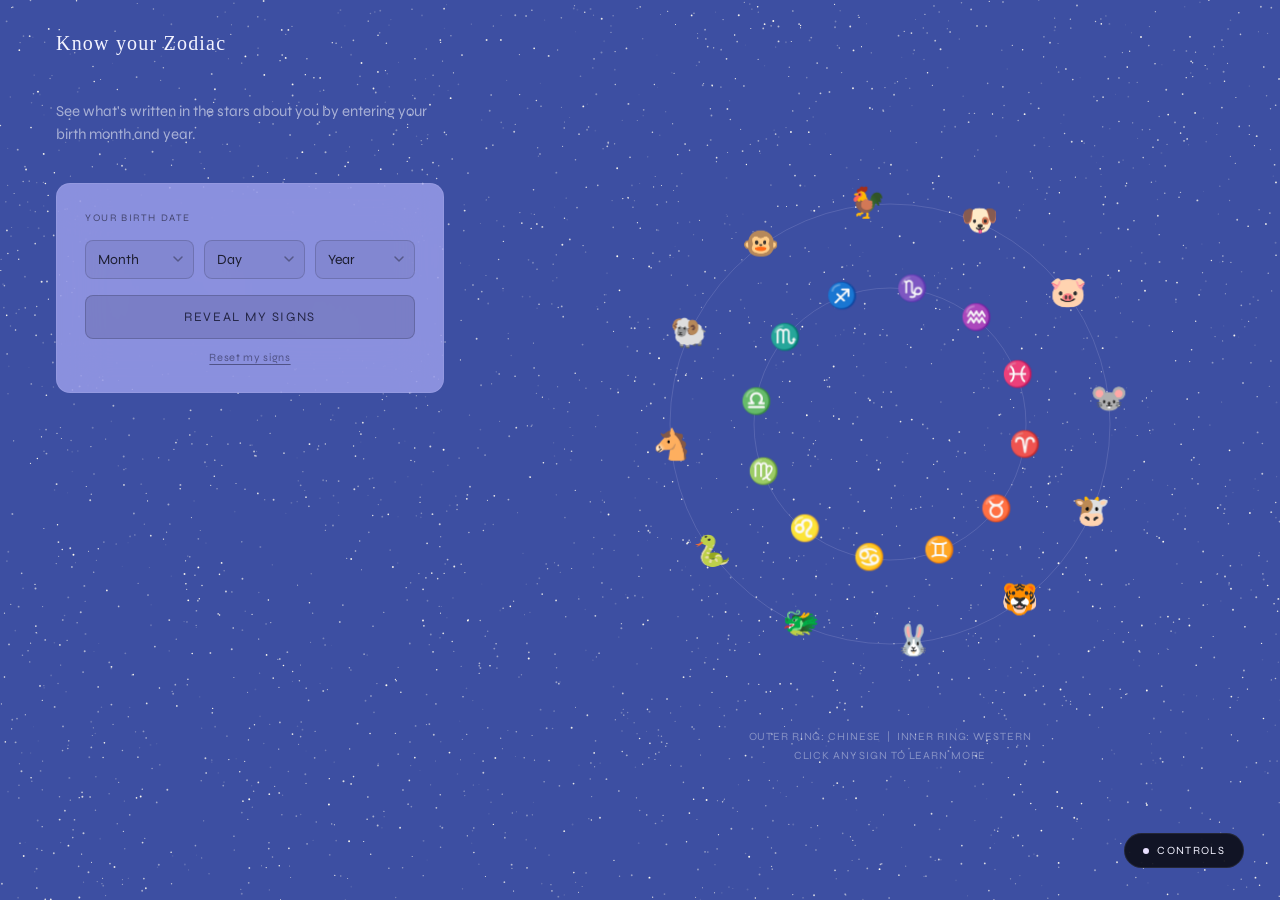
==== index.html @ d38cd197 "h" ====
<!DOCTYPE html>
<html lang="en">
<head>
<meta charset="UTF-8">
<meta name="viewport" content="width=device-width, initial-scale=1.0">
<title>Know your Zodiac</title>
<link rel="stylesheet" href="css/style.css">
<link rel="preconnect" href="https://fonts.googleapis.com">
<link href="https://fonts.googleapis.com/css2?family=DM+Mono:wght@300;400;500&family=Syne:wght@400;500;600;700;800&display=swap" rel="stylesheet">

<style>
</style>

</head>
<body>

<!-- Background sparkle canvas -->
<canvas id="bgCanvas"></canvas>

<!-- Wordmark -->
<div class="wordmark">Know your Zodiac</div>

<!-- Main layout -->
<div class="app">
  <!-- Left: title + input -->
  <div class="left-col">
    <div class="left-content">
      <p class="hero-sub">See what's written in the stars about you by entering your birth month and year.</p>

      <div class="birth-card">
        <div class="birth-card-label">Your birth date</div>
        <div class="birth-inputs">
          <select id="birthMonth">
            <option value="" disabled selected>Month</option>
            <option value="1">January</option>
            <option value="2">February</option>
            <option value="3">March</option>
            <option value="4">April</option>
            <option value="5">May</option>
            <option value="6">June</option>
            <option value="7">July</option>
            <option value="8">August</option>
            <option value="9">September</option>
            <option value="10">October</option>
            <option value="11">November</option>
            <option value="12">December</option>
          </select>
          <select id="birthDay">
            <option value="" disabled selected>Day</option>
          </select>
          <select id="birthYear">
            <option value="" disabled selected>Year</option>
          </select>
        </div>
        <button class="reveal-btn" id="revealBtn">Reveal My Signs</button>
        <button class="reset-link" id="resetSignsBtn">Reset my signs</button>
      </div>

      <!-- Desktop-only result cards (inside left-col, hidden on mobile) -->
      <div class="result-card desktop-only" id="resultCard">
        <div class="result-row" id="westernResult">
          <div class="result-emoji" id="westernEmoji"></div>
          <div class="result-info">
            <div class="result-type">Western Zodiac</div>
            <div class="result-name" id="westernName"></div>
            <div class="result-dates" id="westernDates"></div>
          </div>
        </div>
        <div class="result-row" id="chineseResult">
          <div class="result-emoji" id="chineseEmoji"></div>
          <div class="result-info">
            <div class="result-type">Chinese Zodiac</div>
            <div class="result-name" id="chineseName"></div>
            <div class="result-dates" id="chineseDates"></div>
          </div>
        </div>
      </div>

      <!-- Desktop-only combined card -->
      <div class="combined-card desktop-only" id="combinedCard">
        <div class="combined-section-label">Personality</div>
        <div class="combined-tags" id="combinedPersonality"></div>
        <div class="combined-divider"></div>
        <div class="combined-section-label">Attributes</div>
        <div class="combined-tags" id="combinedAttributes"></div>
        <div class="combined-divider"></div>
        <div class="combined-lucky" id="combinedLucky">
          <div class="combined-lucky-group">
            <div class="combined-section-label">Lucky Colors</div>
            <div class="combined-lucky-items" id="combinedColors"></div>
          </div>
          <div class="combined-lucky-group">
            <div class="combined-section-label">Lucky Numbers</div>
            <div class="combined-lucky-items" id="combinedNumbers"></div>
          </div>
        </div>
        <div class="combined-divider"></div>
        <div class="combined-section-label">Your Fortune</div>
        <div class="combined-fortune" id="combinedFortune"></div>
      </div>

    </div>
  </div>

  <!-- Right: zodiac rings -->
  <div class="right-col">
    <div class="zodiac-wrap">
      <canvas id="zodiacCanvas" width="460" height="460"></canvas>
      <div class="zodiac-caption">
        Outer ring: Chinese &nbsp;|&nbsp; Inner ring: Western<br>
        Click any sign to learn more
      </div>
    </div>
  </div>

  <!-- Mobile-only post-reveal cards (appear after rings on mobile) -->
  <div class="mobile-reveal" id="mobileReveal">
    <div class="result-card mobile-only" id="resultCardMobile">
      <div class="result-row">
        <div class="result-emoji" id="westernEmojiM"></div>
        <div class="result-info">
          <div class="result-type">Western Zodiac</div>
          <div class="result-name" id="westernNameM"></div>
          <div class="result-dates" id="westernDatesM"></div>
        </div>
      </div>
      <div class="result-row">
        <div class="result-emoji" id="chineseEmojiM"></div>
        <div class="result-info">
          <div class="result-type">Chinese Zodiac</div>
          <div class="result-name" id="chineseNameM"></div>
          <div class="result-dates" id="chineseDatesM"></div>
        </div>
      </div>
    </div>
    <div class="combined-card mobile-only" id="combinedCardMobile">
      <div class="combined-section-label">Personality</div>
      <div class="combined-tags" id="combinedPersonalityM"></div>
      <div class="combined-divider"></div>
      <div class="combined-section-label">Attributes</div>
      <div class="combined-tags" id="combinedAttributesM"></div>
      <div class="combined-divider"></div>
      <div class="combined-lucky">
        <div class="combined-lucky-group">
          <div class="combined-section-label">Lucky Colors</div>
          <div class="combined-lucky-items" id="combinedColorsM"></div>
        </div>
        <div class="combined-lucky-group">
          <div class="combined-section-label">Lucky Numbers</div>
          <div class="combined-lucky-items" id="combinedNumbersM"></div>
        </div>
      </div>
      <div class="combined-divider"></div>
      <div class="combined-section-label">Your Fortune</div>
      <div class="combined-fortune" id="combinedFortuneM"></div>
    </div>
  </div>

</div>

<!-- Sign detail panel -->
<div class="sign-panel-overlay" id="signPanelOverlay"></div>
<div class="sign-panel" id="signPanel">
  <div class="sign-panel-header">
    <div class="sign-panel-icon" id="spIcon"></div>
    <div class="sign-panel-meta">
      <div class="sign-panel-type" id="spType"></div>
      <div class="sign-panel-name" id="spName"></div>
      <div class="sign-panel-sub" id="spSub"></div>
    </div>
    <button class="sign-panel-close" id="signPanelClose">✕</button>
  </div>
  <div class="sign-panel-divider"></div>
  <div class="sign-panel-body">
    <div>
      <div class="sign-panel-section-label">Personality</div>
      <div class="sign-panel-tags" id="spPersonality"></div>
    </div>
    <div class="sign-panel-divider"></div>
    <div class="sign-panel-lucky" id="spLucky">
      <div class="sign-panel-lucky-group">
        <div class="sign-panel-section-label">Lucky Colors</div>
        <div class="sign-panel-lucky-items" id="spColors"></div>
      </div>
      <div class="sign-panel-lucky-group">
        <div class="sign-panel-section-label">Lucky Numbers</div>
        <div class="sign-panel-lucky-items" id="spNumbers"></div>
      </div>
    </div>
  </div>
</div>

<!-- Tooltip -->
<div class="tooltip" id="tooltip">
  <div class="tooltip-sign" id="tooltipSign"></div>
  <div class="tooltip-name" id="tooltipName"></div>
  <div class="tooltip-desc" id="tooltipDesc"></div>
</div>

<!-- Sparkle controls panel -->
<div class="panel hidden" id="panel">
  <div class="panel-header">
    <span class="panel-title">Controls</span>
    <button class="panel-reset" id="reset-btn">Reset</button>
  </div>
  <div class="panel-body">
    <div class="section-label">Particles</div>
    <div class="control">
      <div class="control-row">
        <span class="control-label">Density</span>
        <span class="control-value" id="density-val">0.5</span>
      </div>
      <input type="range" id="density" min="0.1" max="1" step="0.05" value="0.5">
    </div>
    <div class="control">
      <div class="control-row">
        <span class="control-label">Speed</span>
        <span class="control-value" id="speed-val">0.5</span>
      </div>
      <input type="range" id="speed" min="0" max="1" step="0.05" value="0.5">
    </div>
    <div class="control">
      <div class="control-row">
        <span class="control-label">Flicker</span>
        <span class="control-value" id="flicker-val">0.5</span>
      </div>
      <input type="range" id="flicker" min="0.1" max="1" step="0.05" value="0.5">
    </div>
    <div class="divider"></div>
    <div class="section-label">Size</div>
    <div class="control">
      <div class="control-row">
        <span class="control-label">Min size</span>
        <span class="control-value" id="minsize-val">0.5px</span>
      </div>
      <input type="range" id="minsize" min="0.5" max="5" step="0.5" value="0.5">
    </div>
    <div class="control">
      <div class="control-row">
        <span class="control-label">Max size</span>
        <span class="control-value" id="maxsize-val">1px</span>
      </div>
      <input type="range" id="maxsize" min="0.5" max="15" step="0.5" value="1">
    </div>
    <div class="divider"></div>
    <div class="section-label">Color</div>
    <div class="color-row">
      <div class="color-control">
        <span class="color-label">Sparkle</span>
        <div class="color-swatch-wrap">
          <input type="color" id="pcolor" value="#FFFBF0">
        </div>
      </div>
      <div class="color-control">
        <span class="color-label">Background</span>
        <div class="color-swatch-wrap">
          <input type="color" id="bgcolor" value="#3D4FA2">
        </div>
      </div>
    </div>
  </div>
</div>

<button class="toggle-btn" id="toggle-btn">
  <span class="dot"></span>
  Controls
</button>

<script>
/* ═══════════════════════════════════════════
   SPARKLE BACKGROUND
═══════════════════════════════════════════ */
(function () {
  const canvas = document.getElementById('bgCanvas');
  const ctx = canvas.getContext('2d');

  const VELOCITY_SCALE = 0.08;
  const DEFAULTS = {
    density: 0.5, speed: 0.5, flicker: 0.5,
    minSize: 0.5, maxSize: 1,
    particleColor: '#FFFBF0', background: '#3D4FA2'
  };

  let config = { ...DEFAULTS };
  let particles = [];
  let shootingStars = [];
  let rafId = null;
  let lastTime = 0;
  let shootingStarTimer = 0;

  function parseHex(hex) {
    return {
      r: parseInt(hex.slice(1,3),16)/255,
      g: parseInt(hex.slice(3,5),16)/255,
      b: parseInt(hex.slice(5,7),16)/255
    };
  }

  function mapDensity(ui) {
    const t = (Math.max(0.1, Math.min(1, ui)) - 0.1) / 0.9;
    return 5 + t * 55;
  }

  function mapFlicker(ui) {
    const t = (Math.max(0.1, Math.min(1, ui)) - 0.1) / 0.9;
    return 0.5 + t * 11.5;
  }

  function initParticles() {
    const w = canvas.width / (window.devicePixelRatio || 1);
    const h = canvas.height / (window.devicePixelRatio || 1);
    const count = Math.floor((w * h) / 10000 * mapDensity(config.density));
    const vm = config.speed * VELOCITY_SCALE;
    particles = Array.from({ length: count }, () => ({
      x: Math.random() * w,
      y: Math.random() * h,
      vx: (Math.random() - 0.5) * vm,
      vy: (Math.random() - 0.5) * vm,
      size: config.minSize + Math.random() * Math.max(0, config.maxSize - config.minSize),
      opacity: Math.random(),
      opacityVel: (Math.random() - 0.5) * 0.04
    }));
  }

  function spawnShootingStar(w, h) {
    const angle = (Math.PI / 6) + Math.random() * (Math.PI / 6);
    const speed = 6 + Math.random() * 6;
    const length = 80 + Math.random() * 140;
    let x, y;
    if (Math.random() < 0.6) { x = Math.random() * w * 0.85; y = -10; }
    else { x = -10; y = Math.random() * h * 0.45; }
    shootingStars.push({ x, y, vx: Math.cos(angle) * speed, vy: Math.sin(angle) * speed,
      length, opacity: 0, life: 0, maxLife: 55 + Math.random() * 40, headSize: 1.2 + Math.random() * 1.2 });
  }

  function drawShootingStar(s, pc) {
    const angle = Math.atan2(s.vy, s.vx);
    const tailX = s.x - Math.cos(angle) * s.length * s.opacity;
    const tailY = s.y - Math.sin(angle) * s.length * s.opacity;
    const grad = ctx.createLinearGradient(tailX, tailY, s.x, s.y);
    const c = `${Math.round(pc.r*255)},${Math.round(pc.g*255)},${Math.round(pc.b*255)}`;
    grad.addColorStop(0, `rgba(${c},0)`);
    grad.addColorStop(0.6, `rgba(${c},${s.opacity * 0.45})`);
    grad.addColorStop(1, `rgba(${c},${s.opacity})`);
    ctx.save();
    ctx.globalAlpha = 1;
    ctx.strokeStyle = grad;
    ctx.lineWidth = 1.5;
    ctx.lineCap = 'round';
    ctx.beginPath();
    ctx.moveTo(tailX, tailY);
    ctx.lineTo(s.x, s.y);
    ctx.stroke();
    const glow = ctx.createRadialGradient(s.x, s.y, 0, s.x, s.y, s.headSize * 3);
    glow.addColorStop(0, `rgba(${c},${s.opacity})`);
    glow.addColorStop(1, `rgba(${c},0)`);
    ctx.globalAlpha = s.opacity;
    ctx.fillStyle = glow;
    ctx.beginPath();
    ctx.arc(s.x, s.y, s.headSize * 3, 0, Math.PI * 2);
    ctx.fill();
    ctx.fillStyle = `rgb(${c})`;
    ctx.beginPath();
    ctx.arc(s.x, s.y, s.headSize, 0, Math.PI * 2);
    ctx.fill();
    ctx.restore();
  }

  function resize() {
    const dpr = window.devicePixelRatio || 1;
    canvas.width = window.innerWidth * dpr;
    canvas.height = window.innerHeight * dpr;
    canvas.style.width = window.innerWidth + 'px';
    canvas.style.height = window.innerHeight + 'px';
    ctx.scale(dpr, dpr);
    initParticles();
  }

  function animate(now) {
    const dt = lastTime === 0 ? 1 : Math.min((now - lastTime) / 16.67, 3);
    lastTime = now;
    const w = canvas.width / (window.devicePixelRatio || 1);
    const h = canvas.height / (window.devicePixelRatio || 1);
    const bg = parseHex(config.background);
    const pc = parseHex(config.particleColor);
    const flicker = mapFlicker(config.flicker);
    ctx.clearRect(0, 0, w, h);
    ctx.fillStyle = `rgb(${Math.round(bg.r*255)},${Math.round(bg.g*255)},${Math.round(bg.b*255)})`;
    ctx.fillRect(0, 0, w, h);
    ctx.fillStyle = `rgb(${Math.round(pc.r*255)},${Math.round(pc.g*255)},${Math.round(pc.b*255)})`;
    for (const p of particles) {
      p.x += p.vx * dt; p.y += p.vy * dt;
      if (p.x < 0) p.x = w; else if (p.x > w) p.x = 0;
      if (p.y < 0) p.y = h; else if (p.y > h) p.y = 0;
      p.opacity += p.opacityVel * flicker * 0.5 * dt;
      if (p.opacity <= 0.1) { p.opacity = 0.1; p.opacityVel = Math.abs(p.opacityVel); }
      else if (p.opacity >= 1) { p.opacity = 1; p.opacityVel = -Math.abs(p.opacityVel); }
      ctx.globalAlpha = p.opacity;
      ctx.beginPath();
      ctx.arc(p.x, p.y, p.size, 0, Math.PI * 2);
      ctx.fill();
    }
    ctx.globalAlpha = 1;
    shootingStarTimer += dt;
    if (shootingStarTimer > 200 + Math.random() * 260) {
      shootingStarTimer = 0;
      spawnShootingStar(w, h);
      if (Math.random() < 0.3) setTimeout(() => spawnShootingStar(w, h), 350 + Math.random() * 500);
    }
    for (let i = shootingStars.length - 1; i >= 0; i--) {
      const s = shootingStars[i];
      s.x += s.vx * dt; s.y += s.vy * dt; s.life += dt;
      const progress = s.life / s.maxLife;
      if (progress < 0.15) s.opacity = progress / 0.15;
      else if (progress < 0.72) s.opacity = 1;
      else s.opacity = 1 - (progress - 0.72) / 0.28;
      s.opacity = Math.max(0, Math.min(1, s.opacity));
      if (s.life >= s.maxLife || s.x > w + 150 || s.y > h + 150) { shootingStars.splice(i, 1); continue; }
      drawShootingStar(s, pc);
    }
    rafId = requestAnimationFrame(animate);
  }

  function start() {
    if (rafId) cancelAnimationFrame(rafId);
    lastTime = 0;
    rafId = requestAnimationFrame(animate);
  }

  function bindRange(id, key, labelId, suffix = '') {
    const el = document.getElementById(id);
    const lbl = document.getElementById(labelId);
    el.addEventListener('input', () => {
      const v = parseFloat(el.value);
      config[key] = v;
      lbl.textContent = v + suffix;
      if (key === 'density') initParticles();
      else if (key === 'speed') {
        const vm = v * VELOCITY_SCALE;
        particles.forEach(p => { p.vx = (Math.random()-0.5)*vm; p.vy = (Math.random()-0.5)*vm; });
      } else if (key === 'minSize' || key === 'maxSize') {
        particles.forEach(p => { p.size = config.minSize + Math.random()*Math.max(0, config.maxSize-config.minSize); });
      }
    });
  }

  bindRange('density','density','density-val');
  bindRange('speed','speed','speed-val');
  bindRange('flicker','flicker','flicker-val');
  bindRange('minsize','minSize','minsize-val','px');
  bindRange('maxsize','maxSize','maxsize-val','px');

  document.getElementById('pcolor').addEventListener('input', e => { config.particleColor = e.target.value; });
  document.getElementById('bgcolor').addEventListener('input', e => { config.background = e.target.value; });

  document.getElementById('reset-btn').addEventListener('click', () => {
    config = { ...DEFAULTS };
    ['density','speed','flicker','minsize','maxsize'].forEach(id => {
      const keyMap = {density:'density',speed:'speed',flicker:'flicker',minsize:'minSize',maxsize:'maxSize'};
      document.getElementById(id).value = DEFAULTS[keyMap[id]];
    });
    document.getElementById('density-val').textContent = DEFAULTS.density;
    document.getElementById('speed-val').textContent = DEFAULTS.speed;
    document.getElementById('flicker-val').textContent = DEFAULTS.flicker;
    document.getElementById('minsize-val').textContent = DEFAULTS.minSize + 'px';
    document.getElementById('maxsize-val').textContent = DEFAULTS.maxSize + 'px';
    document.getElementById('pcolor').value = DEFAULTS.particleColor;
    document.getElementById('bgcolor').value = DEFAULTS.background;
    initParticles();
  });

  const panel = document.getElementById('panel');
  const toggleBtn = document.getElementById('toggle-btn');
  let panelOpen = false; // starts closed
  toggleBtn.addEventListener('click', () => {
    panelOpen = !panelOpen;
    panel.classList.toggle('hidden', !panelOpen);
    toggleBtn.querySelector('.dot').style.animationPlayState = panelOpen ? 'running' : 'paused';
  });

  window.addEventListener('resize', resize);
  resize();
  start();
})();

/* ═══════════════════════════════════════════
   ZODIAC RINGS + BIRTH DATE LOGIC (unified)
═══════════════════════════════════════════ */
(function () {

  /* ── Canvas setup ── */
  const canvas = document.getElementById('zodiacCanvas');
  const ctx = canvas.getContext('2d');
  const dpr = window.devicePixelRatio || 1;

  // On mobile (≤768px) let CSS control the size; on desktop use fixed 580px
  function getZodiacSize() {
    return window.innerWidth <= 768
      ? Math.min(520, window.innerWidth - 40)
      : 580;
  }

  function initCanvas() {
    const SIZE = getZodiacSize();
    canvas.width  = SIZE * dpr;
    canvas.height = SIZE * dpr;
    canvas.style.width  = SIZE + 'px';
    canvas.style.height = SIZE + 'px';
    ctx.setTransform(dpr, 0, 0, dpr, 0, 0);
    return SIZE;
  }

  let SIZE = initCanvas();
  let cx = SIZE / 2, cy = SIZE / 2;

  // Scale ring radii proportionally to the 580px baseline
  function getRings(s) {
    const scale = s / 580;
    return { outerR: Math.round(220 * scale), innerR: Math.round(136 * scale) };
  }

  let { outerR, innerR } = getRings(SIZE);
  const n = 12;
  const TOP = -Math.PI / 2;

  /* ── Sign data ── */
  // Outer ring: Chinese. Index 0 = Rat (base year 2020).
  const chineseSigns = [
    { emoji: '🐭', name: 'Rat',     desc: 'Quick-witted, resourceful, versatile',
      personality: ['Clever & resourceful', 'Charming wit', 'Ambitious drive'],
      attributes: [['Ingenuity', 88], ['Adaptability', 82], ['Charisma', 80], ['Wisdom', 70], ['Fortune', 78]],
      colors: ['Blue', 'Gold', 'Green'], numbers: [2, 3, 11],
      fortune: 'Your cleverness opens doors others cannot even see. Connections you nurture now return as golden opportunities — trust the network you have built.' },
    { emoji: '🐮', name: 'Ox',      desc: 'Diligent, dependable, strong',
      personality: ['Steadfast & reliable', 'Quietly determined', 'Deeply honest'],
      attributes: [['Endurance', 92], ['Dependability', 88], ['Strength', 85], ['Wisdom', 74], ['Fortune', 70]],
      colors: ['Yellow', 'White', 'Green'], numbers: [1, 4, 10],
      fortune: 'What you have quietly built is about to bear fruit. Steadiness is your superpower — the harvest season arrives for your long-tended fields.' },
    { emoji: '🐯', name: 'Tiger',   desc: 'Brave, confident, competitive',
      personality: ['Fierce & courageous', 'Magnetic presence', 'Competitively bold'],
      attributes: [['Bravery', 95], ['Power', 90], ['Magnetism', 85], ['Energy', 80], ['Fortune', 76]],
      colors: ['Orange', 'Blue', 'Grey'], numbers: [1, 3, 7],
      fortune: 'Fortune favors your fearless spirit right now. A bold move you have been considering is ready to be made — the Tiger leaps where others hesitate.' },
    { emoji: '🐰', name: 'Rabbit',  desc: 'Quiet, elegant, kind',
      personality: ['Gentle & artistic', 'Diplomatically kind', 'Quietly lucky'],
      attributes: [['Grace', 88], ['Luck', 90], ['Refinement', 85], ['Empathy', 82], ['Fortune', 88]],
      colors: ['Pink', 'Red', 'Purple'], numbers: [3, 4, 11],
      fortune: 'Love and creativity are entering a golden season. Your gentle instincts are leading you exactly where you need to go — trust the quiet knowing.' },
    { emoji: '🐲', name: 'Dragon',  desc: 'Confident, intelligent, enthusiastic',
      personality: ['Magnificent & bold', 'Visionary power', 'Nobly ambitious'],
      attributes: [['Greatness', 95], ['Vitality', 90], ['Vision', 88], ['Charm', 92], ['Fortune', 90]],
      colors: ['Gold', 'Silver', 'Imperial Yellow'], numbers: [1, 6, 8],
      fortune: 'Your ambitions are cosmically aligned right now. What you reach for with conviction, the universe delivers — the Dragon soars and the sky belongs to you.' },
    { emoji: '🐍', name: 'Snake',   desc: 'Enigmatic, intuitive, introspective',
      personality: ['Deeply intuitive', 'Wise & enigmatic', 'Patiently strategic'],
      attributes: [['Wisdom', 95], ['Strategy', 88], ['Depth', 85], ['Intuition', 90], ['Fortune', 75]],
      colors: ['Black', 'Red', 'Yellow'], numbers: [2, 8, 10],
      fortune: 'Your patience is finally aligning with perfect timing. Speak less, observe more — your moment approaches and the Snake sees what others are too hasty to notice.' },
    { emoji: '🐴', name: 'Horse',   desc: 'Animated, active, energetic',
      personality: ['Free-spirited & wild', 'Energetically joyful', 'Independently brave'],
      attributes: [['Freedom', 90], ['Energy', 92], ['Spirit', 88], ['Courage', 82], ['Fortune', 78]],
      colors: ['Brown', 'Yellow', 'Purple'], numbers: [2, 7, 12],
      fortune: 'Your irresistible energy is drawing extraordinary things closer. The open road leads somewhere remarkable — trust the journey and gallop toward the horizon.' },
    { emoji: '🐏', name: 'Goat',    desc: 'Calm, gentle, sympathetic',
      personality: ['Creatively gentle', 'Compassionately dreamy', 'Elegantly peaceful'],
      attributes: [['Artistry', 92], ['Gentleness', 88], ['Empathy', 85], ['Creativity', 90], ['Fortune', 70]],
      colors: ['Soft Green', 'Red', 'Lavender'], numbers: [2, 7, 19],
      fortune: 'A creative endeavor you pour your heart into will flourish. Let your gentleness be your power — it disarms and enchants in equal measure.' },
    { emoji: '🐵', name: 'Monkey',  desc: 'Sharp, smart, curious',
      personality: ['Clever & mischievous', 'Inventively quick', 'Magnetically fun'],
      attributes: [['Ingenuity', 92], ['Playfulness', 88], ['Versatility', 85], ['Wit', 90], ['Fortune', 82]],
      colors: ['White', 'Blue', 'Gold'], numbers: [1, 7, 18],
      fortune: 'A playful approach to a serious problem unlocks the way forward. Your wit is your wand — use it with intention and watch obstacles become doorways.' },
    { emoji: '🐓', name: 'Rooster', desc: 'Observant, hardworking, courageous',
      personality: ['Confident & punctual', 'Perfectionistically honest', 'Sharply observant'],
      attributes: [['Precision', 88], ['Integrity', 90], ['Confidence', 85], ['Diligence', 92], ['Fortune', 68]],
      colors: ['Gold', 'Brown', 'Coral'], numbers: [5, 7, 11],
      fortune: 'Your meticulous preparation is about to pay off visibly. Recognition arrives for those who never compromise quality — and that is exactly who you are.' },
    { emoji: '🐶', name: 'Dog',     desc: 'Loyal, honest, prudent',
      personality: ['Loyal & honest', 'Protectively brave', 'Faithfully just'],
      attributes: [['Loyalty', 95], ['Justice', 88], ['Courage', 82], ['Honesty', 90], ['Fortune', 72]],
      colors: ['Green', 'Red', 'Purple'], numbers: [3, 4, 18],
      fortune: 'Those you have stood by now become towers of support around you. Your integrity attracts allies of the highest caliber — loyalty rewarded tenfold.' },
    { emoji: '🐷', name: 'Pig',     desc: 'Compassionate, generous, diligent',
      personality: ['Generously sincere', 'Peacefully trusting', 'Intellectually warm'],
      attributes: [['Generosity', 90], ['Fortune', 88], ['Warmth', 85], ['Sincerity', 88], ['Wisdom', 72]],
      colors: ['Yellow', 'Grey', 'Pink'], numbers: [2, 5, 11],
      fortune: 'Fortune is drawn to your pure heart like moonlight to water. Your generosity circulates and returns multiplied — give freely and watch abundance follow.' },
  ];

  // Inner ring: Western. Index 0 = Aries (the canonical start).
  const westernSigns = [
    { emoji: '♈', name: 'Aries',       desc: 'Bold, ambitious, passionate',              dates: 'Mar 21 – Apr 19', element: 'Fire',  ruling: 'Mars',    month: 4,  day: 19,
      personality: ['Bold & ambitious', 'Natural leader', 'Passionately driven'],
      attributes: [['Courage', 90], ['Determination', 85], ['Energy', 88], ['Confidence', 82], ['Fortune', 75]],
      colors: ['Red', 'Orange', 'Gold'], numbers: [1, 9, 19],
      fortune: 'Your pioneering spirit ignites new ventures — trust your instincts and charge forward. The universe rewards your courage with breakthroughs this season.' },
    { emoji: '♉', name: 'Taurus',      desc: 'Reliable, patient, devoted',               dates: 'Apr 20 – May 20', element: 'Earth', ruling: 'Venus',   month: 5,  day: 20,
      personality: ['Patient & reliable', 'Lover of beauty', 'Quietly strong'],
      attributes: [['Patience', 88], ['Loyalty', 85], ['Stability', 90], ['Sensibility', 82], ['Fortune', 72]],
      colors: ['Green', 'Pink', 'White'], numbers: [2, 6, 24],
      fortune: 'Abundance flows toward those who cultivate steadily. A significant financial opportunity blossoms — tend to it with your characteristic care and watch it grow.' },
    { emoji: '♊', name: 'Gemini',      desc: 'Curious, adaptable, affectionate',         dates: 'May 21 – Jun 21', element: 'Air',   ruling: 'Mercury', month: 6,  day: 21,
      personality: ['Witty & versatile', 'Curious explorer', 'Social butterfly'],
      attributes: [['Adaptability', 92], ['Charm', 90], ['Intellect', 85], ['Wit', 88], ['Fortune', 68]],
      colors: ['Yellow', 'Silver', 'Sky Blue'], numbers: [3, 7, 21],
      fortune: 'Conversations open unexpected doors — listen as much as you speak. A silver-tongued opportunity arrives through your network, dressed like an ordinary Tuesday.' },
    { emoji: '♋', name: 'Cancer',      desc: 'Tenacious, imaginative, loyal',            dates: 'Jun 22 – Jul 22', element: 'Water', ruling: 'Moon',    month: 7,  day: 22,
      personality: ['Deeply intuitive', 'Fiercely nurturing', 'Emotionally wise'],
      attributes: [['Empathy', 88], ['Imagination', 82], ['Intuition', 85], ['Loyalty', 80], ['Fortune', 70]],
      colors: ['White', 'Silver', 'Sea Green'], numbers: [2, 7, 16],
      fortune: 'Domestic harmony brings unexpected prosperity. Trust the tides of emotion — what you feel now is a prophecy quietly unfolding beneath the surface.' },
    { emoji: '♌', name: 'Leo',         desc: 'Creative, passionate, generous',           dates: 'Jul 23 – Aug 22', element: 'Fire',  ruling: 'Sun',     month: 8,  day: 22,
      personality: ['Regal & charismatic', 'Generous warmth', 'Creative performer'],
      attributes: [['Confidence', 95], ['Creativity', 88], ['Leadership', 90], ['Charm', 92], ['Fortune', 80]],
      colors: ['Gold', 'Orange', 'Purple'], numbers: [1, 4, 19],
      fortune: 'The stage is set and the universe is your audience. Creative endeavors shine brilliantly — your generosity returns threefold and the spotlight finds you.' },
    { emoji: '♍', name: 'Virgo',       desc: 'Loyal, analytical, kind',                 dates: 'Aug 23 – Sep 22', element: 'Earth', ruling: 'Mercury', month: 9,  day: 22,
      personality: ['Analytical precision', 'Service-minded', 'Deeply observant'],
      attributes: [['Wisdom', 90], ['Diligence', 88], ['Precision', 92], ['Empathy', 75], ['Fortune', 74]],
      colors: ['Navy Blue', 'Grey', 'Soft Green'], numbers: [5, 14, 23],
      fortune: 'Details others overlook become your greatest treasure. Your meticulous nature uncovers a hidden solution — health improvements and recognition arrive hand in hand.' },
    { emoji: '♎', name: 'Libra',       desc: 'Cooperative, diplomatic, gracious',        dates: 'Sep 23 – Oct 23', element: 'Air',   ruling: 'Venus',   month: 10, day: 23,
      personality: ['Seeker of balance', 'Diplomatic grace', 'Aesthetic soul'],
      attributes: [['Harmony', 90], ['Fairness', 88], ['Charm', 85], ['Creativity', 80], ['Fortune', 76]],
      colors: ['Pink', 'Light Blue', 'Lavender'], numbers: [4, 6, 24],
      fortune: 'A partnership — romantic or professional — tips the scales in your favor. Beauty and balance magnetize abundance, and harmony is your birthright returning now.' },
    { emoji: '♏', name: 'Scorpio',     desc: 'Resourceful, brave, passionate',           dates: 'Oct 24 – Nov 21', element: 'Water', ruling: 'Pluto',   month: 11, day: 21,
      personality: ['Intensely passionate', 'Magnetic mystery', 'Fearless truth-seeker'],
      attributes: [['Depth', 95], ['Resilience', 90], ['Transformation', 88], ['Intuition', 85], ['Fortune', 78]],
      colors: ['Deep Red', 'Black', 'Maroon'], numbers: [8, 11, 22],
      fortune: 'What ends now makes way for something more powerful than you imagined. Secrets revealed bring liberation — the phoenix rises and it wears your face.' },
    { emoji: '♐', name: 'Sagittarius', desc: 'Generous, idealistic, humorous',           dates: 'Nov 22 – Dec 21', element: 'Fire',  ruling: 'Jupiter', month: 12, day: 21,
      personality: ['Philosophical wanderer', 'Boundless optimism', 'Generous teacher'],
      attributes: [['Freedom', 90], ['Wisdom', 85], ['Optimism', 92], ['Adventure', 88], ['Fortune', 84]],
      colors: ['Purple', 'Cobalt Blue', 'Turquoise'], numbers: [3, 9, 21],
      fortune: 'A journey — literal or of the mind — expands your universe. Jupiter\'s blessing multiplies whatever you invest with faith, and the horizon holds your fortune.' },
    { emoji: '♑', name: 'Capricorn',   desc: 'Responsible, disciplined, self-control',   dates: 'Dec 22 – Jan 19', element: 'Earth', ruling: 'Saturn',  month: 1,  day: 19,
      personality: ['Disciplined ambition', 'Patient climber', 'Quietly powerful'],
      attributes: [['Discipline', 92], ['Ambition', 88], ['Endurance', 85], ['Wisdom', 82], ['Fortune', 78]],
      colors: ['Dark Green', 'Brown', 'Charcoal'], numbers: [6, 8, 26],
      fortune: 'Your steady ascent earns recognition from those who matter most. Legacy-building investments and career milestones align — the mountain peak was always yours.' },
    { emoji: '♒', name: 'Aquarius',    desc: 'Progressive, original, independent',       dates: 'Jan 20 – Feb 18', element: 'Air',   ruling: 'Uranus',  month: 2,  day: 18,
      personality: ['Visionary rebel', 'Humanitarian soul', 'Inventive genius'],
      attributes: [['Innovation', 95], ['Independence', 88], ['Vision', 90], ['Intellect', 85], ['Fortune', 74]],
      colors: ['Electric Blue', 'Violet', 'Silver'], numbers: [4, 7, 22],
      fortune: 'Revolutionary ideas find receptive ears and eager collaborators. Your vision of tomorrow becomes today\'s blueprint — the collective benefits from your singular mind.' },
    { emoji: '♓', name: 'Pisces',      desc: 'Compassionate, artistic, intuitive',       dates: 'Feb 19 – Mar 20', element: 'Water', ruling: 'Neptune', month: 3,  day: 20,
      personality: ['Mystical dreamer', 'Empathic healer', 'Artistic soul'],
      attributes: [['Compassion', 90], ['Creativity', 95], ['Intuition', 88], ['Empathy', 85], ['Fortune', 72]],
      colors: ['Sea Green', 'Lavender', 'Silver'], numbers: [3, 9, 15],
      fortune: 'Creative and spiritual gifts reach their zenith. What you dream tonight may manifest by the next full moon — the veil between worlds thins for you alone.' },
  ];

  /* ── Emoji sprites ── */
  function makeEmojiSprite(emoji, fontSize) {
    const size = fontSize * 2.5;
    const oc = document.createElement('canvas');
    oc.width = size * dpr;
    oc.height = size * dpr;
    const octx = oc.getContext('2d');
    octx.scale(dpr, dpr);
    octx.font = `${fontSize}px serif`;
    octx.textAlign = 'center';
    octx.textBaseline = 'middle';
    octx.fillText(emoji, size / 2, size / 2);
    return { canvas: oc, half: size / 2 };
  }

  let outerSprites, innerSprites;
  function buildSprites() {
    const scale = SIZE / 580;
    outerSprites = chineseSigns.map(s => makeEmojiSprite(s.emoji, Math.round(30 * scale)));
    innerSprites = westernSigns.map(s => makeEmojiSprite(s.emoji, Math.round(25 * scale)));
  }
  buildSprites();

  /* ── Animation state ── */
  let outerAngle = 0, innerAngle = 0;
  const idleOuterSpeed = 0.0012, idleInnerSpeed = 0.0018;

  // Spin-to state
  let spinning = false;
  let outerTarget = null, innerTarget = null;
  let outerStart = null, innerStart = null;
  let spinStart = null;
  const SPIN_DURATION = 2400; // ms

  // Highlighted sign indices (-1 = none)
  let highlightOuter = -1, highlightInner = -1;
  let highlightAlpha = 0; // 0→1 fade in after spin

  /* ── Helpers ── */
  function normalizeAngle(a) {
    return ((a % (Math.PI * 2)) + Math.PI * 2) % (Math.PI * 2);
  }

  // Shortest signed delta from current to target, always going in a chosen direction
  function shortestDelta(from, to) {
    let d = normalizeAngle(to) - normalizeAngle(from);
    if (d > Math.PI)  d -= Math.PI * 2;
    if (d < -Math.PI) d += Math.PI * 2;
    return d;
  }

  // Easing: ease-in-out cubic
  function ease(t) {
    return t < 0.5 ? 4*t*t*t : 1 - Math.pow(-2*t+2,3)/2;
  }

  /* ── Spin-to function ── */
  // targetAngle = the outerAngle/innerAngle value we want to land at
  function spinTo(outerTargetAngle, innerTargetAngle) {
    // Add at least one full extra rotation for dramatic effect
    const od = shortestDelta(outerAngle, outerTargetAngle);
    const id = shortestDelta(innerAngle, innerTargetAngle);

    // 1 full rotation, smooth and quick
    const extraOuter = od >= 0 ? Math.PI * 2 : -Math.PI * 2;
    const extraInner = id >= 0 ? Math.PI * 2 : -Math.PI * 2;

    outerStart  = outerAngle;
    innerStart  = innerAngle;
    outerTarget = outerAngle + extraOuter + od;
    innerTarget = innerAngle + extraInner + id;
    spinStart   = null;
    spinning    = true;
    highlightAlpha = 0;
  }

  /* ── Zodiac calculation ── */
  function getWesternIndex(month, day) {
    // westernSigns[i].month/day = last day of that sign
    // Order: Aries(Apr19), Taurus(May20), ..., Capricorn(Jan19), Aquarius(Feb18), Pisces(Mar20)
    // Then Dec22+ → Capricorn (idx 9)
    const table = [
      { m: 1,  d: 19, idx: 9  }, // Capricorn
      { m: 2,  d: 18, idx: 10 }, // Aquarius
      { m: 3,  d: 20, idx: 11 }, // Pisces
      { m: 4,  d: 19, idx: 0  }, // Aries
      { m: 5,  d: 20, idx: 1  }, // Taurus
      { m: 6,  d: 21, idx: 2  }, // Gemini
      { m: 7,  d: 22, idx: 3  }, // Cancer
      { m: 8,  d: 22, idx: 4  }, // Leo
      { m: 9,  d: 22, idx: 5  }, // Virgo
      { m: 10, d: 23, idx: 6  }, // Libra
      { m: 11, d: 21, idx: 7  }, // Scorpio
      { m: 12, d: 21, idx: 8  }, // Sagittarius
      { m: 12, d: 31, idx: 9  }, // Capricorn (Dec22+)
    ];
    for (const row of table) {
      if (month < row.m || (month === row.m && day <= row.d)) return row.idx;
    }
    return 9;
  }

  function getChineseIndex(year, month, day) {
    let y = year;
    if (month === 1) y -= 1;
    if (month === 2 && day < 10) y -= 1;
    return ((y - 2020) % 12 + 12) % 12;
  }

  // Given sign index i placed at outerAngle + (i/n)*2π,
  // compute the outerAngle needed to put sign i at TOP
  function targetAngleForOuter(signIdx) {
    // current position of sign i: outerAngle + (signIdx/n)*2π
    // we want that to equal TOP (−π/2)
    // so outerAngle_new = TOP - (signIdx/n)*2π
    return TOP - (signIdx / n) * Math.PI * 2;
  }
  function targetAngleForInner(signIdx) {
    return TOP - (signIdx / n) * Math.PI * 2;
  }

  /* ── Tooltip ── */
  const tooltip    = document.getElementById('tooltip');
  const tooltipSign = document.getElementById('tooltipSign');
  const tooltipName = document.getElementById('tooltipName');
  const tooltipDesc = document.getElementById('tooltipDesc');

  canvas.addEventListener('mousemove', (e) => {
    const rect = canvas.getBoundingClientRect();
    const scaleX = SIZE / rect.width;
    const scaleY = SIZE / rect.height;
    const mx = (e.clientX - rect.left) * scaleX;
    const my = (e.clientY - rect.top) * scaleY;
    const dx = mx - cx, dy = my - cy;
    const dist = Math.sqrt(dx*dx + dy*dy);
    const hitRadius = 22;
    let found = null;

    if (Math.abs(dist - outerR) < hitRadius) {
      const angle = Math.atan2(dy, dx);
      let best = -1, bestDiff = Infinity;
      for (let i = 0; i < n; i++) {
        const a = outerAngle + (i / n) * Math.PI * 2;
        let diff = Math.abs(((angle - a) % (Math.PI*2) + Math.PI*3) % (Math.PI*2) - Math.PI);
        if (diff < bestDiff) { bestDiff = diff; best = i; }
      }
      if (bestDiff < 0.3) found = { ...chineseSigns[best], type: 'chinese' };
    }
    if (!found && Math.abs(dist - innerR) < hitRadius) {
      const angle = Math.atan2(dy, dx);
      let best = -1, bestDiff = Infinity;
      for (let i = 0; i < n; i++) {
        const a = innerAngle + (i / n) * Math.PI * 2;
        let diff = Math.abs(((angle - a) % (Math.PI*2) + Math.PI*3) % (Math.PI*2) - Math.PI);
        if (diff < bestDiff) { bestDiff = diff; best = i; }
      }
      if (bestDiff < 0.3) found = { ...westernSigns[best], type: 'western' };
    }

    if (found) {
      tooltipSign.textContent = found.emoji;
      tooltipName.textContent = found.name;
      tooltipDesc.textContent = found.desc;
      tooltip.classList.add('visible');
      tooltip.style.left = (e.clientX + 14) + 'px';
      tooltip.style.top  = (e.clientY - 10)  + 'px';
      canvas.style.cursor = 'pointer';
    } else {
      tooltip.classList.remove('visible');
      canvas.style.cursor = 'default';
    }
  });

  canvas.addEventListener('mouseleave', () => {
    tooltip.classList.remove('visible');
    canvas.style.cursor = 'default';
  });

  /* ── Sign detail panel ── */
  const signPanel        = document.getElementById('signPanel');
  const signPanelOverlay = document.getElementById('signPanelOverlay');
  const signPanelClose   = document.getElementById('signPanelClose');

  function openSignPanel(sign, type) {
    tooltip.classList.remove('visible');

    document.getElementById('spIcon').textContent = sign.emoji;
    document.getElementById('spType').textContent = type === 'western' ? 'Western Zodiac' : 'Chinese Zodiac';
    document.getElementById('spName').textContent = sign.name;
    document.getElementById('spSub').textContent  = type === 'western'
      ? `${sign.dates} · ${sign.element} · ${sign.ruling}`
      : `Year of the ${sign.name} · ${sign.desc}`;

    // Personality tags
    const pEl = document.getElementById('spPersonality');
    pEl.innerHTML = '';
    sign.personality.forEach(t => {
      const s = document.createElement('span');
      s.className = 'sign-panel-tag';
      s.textContent = t;
      pEl.appendChild(s);
    });

    // Attribute bars
    // Lucky colors
    const cEl = document.getElementById('spColors');
    cEl.innerHTML = '';
    sign.colors.forEach(c => {
      const s = document.createElement('span');
      s.className = 'sign-panel-tag';
      s.textContent = c;
      cEl.appendChild(s);
    });

    // Lucky numbers
    const nEl = document.getElementById('spNumbers');
    nEl.innerHTML = '';
    sign.numbers.forEach(n => {
      const s = document.createElement('span');
      s.className = 'sign-panel-tag';
      s.textContent = n;
      nEl.appendChild(s);
    });

    signPanelOverlay.classList.add('visible');
    requestAnimationFrame(() => signPanel.classList.add('visible'));
  }

  function closeSignPanel() {
    signPanel.classList.remove('visible');
    signPanelOverlay.classList.remove('visible');
  }

  signPanelClose.addEventListener('click', closeSignPanel);
  signPanelOverlay.addEventListener('click', closeSignPanel);

  // Click on canvas to open panel
  canvas.addEventListener('click', (e) => {
    const rect = canvas.getBoundingClientRect();
    const scaleX = SIZE / rect.width;
    const scaleY = SIZE / rect.height;
    const mx = (e.clientX - rect.left) * scaleX;
    const my = (e.clientY - rect.top) * scaleY;
    const dx = mx - cx, dy = my - cy;
    const dist = Math.sqrt(dx*dx + dy*dy);
    const hitRadius = 28; // slightly larger for touch

    if (Math.abs(dist - outerR) < hitRadius) {
      const angle = Math.atan2(dy, dx);
      let best = -1, bestDiff = Infinity;
      for (let i = 0; i < n; i++) {
        const a = outerAngle + (i / n) * Math.PI * 2;
        const diff = Math.abs(((angle - a) % (Math.PI*2) + Math.PI*3) % (Math.PI*2) - Math.PI);
        if (diff < bestDiff) { bestDiff = diff; best = i; }
      }
      if (bestDiff < 0.3) openSignPanel(chineseSigns[best], 'chinese');
      return;
    }
    if (Math.abs(dist - innerR) < hitRadius) {
      const angle = Math.atan2(dy, dx);
      let best = -1, bestDiff = Infinity;
      for (let i = 0; i < n; i++) {
        const a = innerAngle + (i / n) * Math.PI * 2;
        const diff = Math.abs(((angle - a) % (Math.PI*2) + Math.PI*3) % (Math.PI*2) - Math.PI);
        if (diff < bestDiff) { bestDiff = diff; best = i; }
      }
      if (bestDiff < 0.3) openSignPanel(westernSigns[best], 'western');
    }
  });

  // Expose closeSignPanel for reset button
  window.closeSignPanel = closeSignPanel;

  /* ── Draw ── */
  let lastNow = null;
  function draw(now) {
    if (!lastNow) lastNow = now;
    const dt = Math.min(now - lastNow, 50);
    lastNow = now;

    ctx.clearRect(0, 0, SIZE, SIZE);

    if (spinning) {
      if (!spinStart) spinStart = now;
      const t = Math.min((now - spinStart) / SPIN_DURATION, 1);
      const e = ease(t);
      outerAngle = outerStart + (outerTarget - outerStart) * e;
      innerAngle = innerStart + (innerTarget - innerStart) * e;

      if (t >= 1) {
        outerAngle = outerTarget;
        innerAngle = innerTarget;
        spinning = false;
      }
    } else {
      if (highlightOuter >= 0) {
        // Gently hold — no idle drift while locked
        highlightAlpha = Math.min(highlightAlpha + dt / 400, 1);
      } else {
        outerAngle -= idleOuterSpeed * (dt / 16.67);
        innerAngle += idleInnerSpeed * (dt / 16.67);
      }
    }

    // Guide circles
    ctx.beginPath();
    ctx.arc(cx, cy, outerR, 0, Math.PI * 2);
    ctx.strokeStyle = 'rgba(232,224,255,0.15)';
    ctx.lineWidth = 1;
    ctx.stroke();

    ctx.beginPath();
    ctx.arc(cx, cy, innerR, 0, Math.PI * 2);
    ctx.strokeStyle = 'rgba(232,224,255,0.15)';
    ctx.lineWidth = 1;
    ctx.stroke();

    // Draw outer ring (Chinese)
    for (let i = 0; i < n; i++) {
      const angle = outerAngle + (i / n) * Math.PI * 2;
      const x = cx + outerR * Math.cos(angle);
      const y = cy + outerR * Math.sin(angle);
      const sp = outerSprites[i];

      const isHighlighted = i === highlightOuter;
      if (isHighlighted && highlightAlpha > 0) {
        // Glow ring behind highlighted emoji
        ctx.save();
        ctx.globalAlpha = highlightAlpha * 0.25;
        const grd = ctx.createRadialGradient(x, y, 0, x, y, sp.half * 1.1);
        grd.addColorStop(0, 'rgba(232,224,255,1)');
        grd.addColorStop(1, 'rgba(232,224,255,0)');
        ctx.fillStyle = grd;
        ctx.beginPath();
        ctx.arc(x, y, sp.half * 1.1, 0, Math.PI * 2);
        ctx.fill();
        ctx.restore();
      }

      ctx.save();
      ctx.globalAlpha = (!spinning && highlightOuter >= 0 && !isHighlighted) ? 0.3 + 0.7 * (1 - highlightAlpha) : 1;
      ctx.drawImage(sp.canvas, 0, 0, sp.canvas.width, sp.canvas.height, x - sp.half, y - sp.half, sp.half * 2, sp.half * 2);
      ctx.restore();
    }

    // Draw inner ring (Western)
    for (let i = 0; i < n; i++) {
      const angle = innerAngle + (i / n) * Math.PI * 2;
      const x = cx + innerR * Math.cos(angle);
      const y = cy + innerR * Math.sin(angle);
      const sp = innerSprites[i];

      const isHighlighted = i === highlightInner;
      if (isHighlighted && highlightAlpha > 0) {
        ctx.save();
        ctx.globalAlpha = highlightAlpha * 0.25;
        const grd = ctx.createRadialGradient(x, y, 0, x, y, sp.half * 1.1);
        grd.addColorStop(0, 'rgba(232,224,255,1)');
        grd.addColorStop(1, 'rgba(232,224,255,0)');
        ctx.fillStyle = grd;
        ctx.beginPath();
        ctx.arc(x, y, sp.half * 1.1, 0, Math.PI * 2);
        ctx.fill();
        ctx.restore();
      }

      ctx.save();
      ctx.globalAlpha = (!spinning && highlightInner >= 0 && !isHighlighted) ? 0.3 + 0.7 * (1 - highlightAlpha) : 1;
      ctx.drawImage(sp.canvas, 0, 0, sp.canvas.width, sp.canvas.height, x - sp.half, y - sp.half, sp.half * 2, sp.half * 2);
      ctx.restore();
    }

    requestAnimationFrame(draw);
  }

  requestAnimationFrame(draw);

  // Re-init canvas size if window crosses the 768px breakpoint
  window.addEventListener('resize', () => {
    const newSize = getZodiacSize();
    if (newSize !== SIZE) {
      SIZE = newSize;
      cx = SIZE / 2; cy = SIZE / 2;
      ({ outerR, innerR } = getRings(SIZE));
      initCanvas();
      buildSprites();
    }
  });
  window.zodiacReveal = function(month, day, year) {
    const wi = getWesternIndex(month, day);
    const ci = getChineseIndex(year, month, day);
    highlightOuter = ci;
    highlightInner = wi;
    spinTo(targetAngleForOuter(ci), targetAngleForInner(wi));
  };

  window.zodiacReset = function() {
    highlightOuter = -1;
    highlightInner = -1;
    highlightAlpha = 0;
    spinning = false;
    // Resume idle from wherever we are
  };

  /* ── Birth date inputs ── */
  const monthSel = document.getElementById('birthMonth');
  const daySel   = document.getElementById('birthDay');
  const yearSel  = document.getElementById('birthYear');

  for (let y = 2035; y >= 1920; y--) {
    const opt = document.createElement('option');
    opt.value = y; opt.textContent = y;
    yearSel.appendChild(opt);
  }

  function updateDays() {
    const m = parseInt(monthSel.value) || 1;
    const y = parseInt(yearSel.value) || 2000;
    const maxDay = new Date(y, m, 0).getDate();
    const current = parseInt(daySel.value);
    daySel.innerHTML = '<option value="" disabled selected>Day</option>';
    for (let d = 1; d <= maxDay; d++) {
      const opt = document.createElement('option');
      opt.value = d; opt.textContent = d;
      if (d === current) opt.selected = true;
      daySel.appendChild(opt);
    }
  }

  monthSel.addEventListener('change', updateDays);
  yearSel.addEventListener('change', updateDays);
  updateDays();

  // Western sign display data (keyed by western index)
  const westernDisplay = [
    { name: 'Aries',       emoji: '♈', dates: 'Mar 21 – Apr 19',
      personality: ['Bold & ambitious', 'Natural leader', 'Passionately driven'],
      attributes:  ['Courage', 'Determination', 'Energy'],
      colors: ['Red', 'Orange', 'Gold'], numbers: [1, 9, 19] },
    { name: 'Taurus',      emoji: '♉', dates: 'Apr 20 – May 20',
      personality: ['Patient & reliable', 'Lover of beauty', 'Quietly strong'],
      attributes:  ['Patience', 'Loyalty', 'Stability'],
      colors: ['Green', 'Pink', 'White'], numbers: [2, 6, 24] },
    { name: 'Gemini',      emoji: '♊', dates: 'May 21 – Jun 21',
      personality: ['Witty & versatile', 'Curious explorer', 'Social butterfly'],
      attributes:  ['Adaptability', 'Charm', 'Intellect'],
      colors: ['Yellow', 'Silver', 'Sky Blue'], numbers: [3, 7, 21] },
    { name: 'Cancer',      emoji: '♋', dates: 'Jun 22 – Jul 22',
      personality: ['Deeply intuitive', 'Fiercely nurturing', 'Emotionally wise'],
      attributes:  ['Empathy', 'Imagination', 'Intuition'],
      colors: ['White', 'Silver', 'Sea Green'], numbers: [2, 7, 16] },
    { name: 'Leo',         emoji: '♌', dates: 'Jul 23 – Aug 22',
      personality: ['Regal & charismatic', 'Generous warmth', 'Creative performer'],
      attributes:  ['Confidence', 'Creativity', 'Leadership'],
      colors: ['Gold', 'Orange', 'Purple'], numbers: [1, 4, 19] },
    { name: 'Virgo',       emoji: '♍', dates: 'Aug 23 – Sep 22',
      personality: ['Analytical precision', 'Service-minded', 'Deeply observant'],
      attributes:  ['Wisdom', 'Diligence', 'Precision'],
      colors: ['Navy Blue', 'Grey', 'Soft Green'], numbers: [5, 14, 23] },
    { name: 'Libra',       emoji: '♎', dates: 'Sep 23 – Oct 23',
      personality: ['Seeker of balance', 'Diplomatic grace', 'Aesthetic soul'],
      attributes:  ['Harmony', 'Fairness', 'Charm'],
      colors: ['Pink', 'Light Blue', 'Lavender'], numbers: [4, 6, 24] },
    { name: 'Scorpio',     emoji: '♏', dates: 'Oct 24 – Nov 21',
      personality: ['Intensely passionate', 'Magnetic mystery', 'Fearless truth-seeker'],
      attributes:  ['Depth', 'Resilience', 'Transformation'],
      colors: ['Deep Red', 'Black', 'Maroon'], numbers: [8, 11, 22] },
    { name: 'Sagittarius', emoji: '♐', dates: 'Nov 22 – Dec 21',
      personality: ['Philosophical wanderer', 'Boundless optimism', 'Generous teacher'],
      attributes:  ['Freedom', 'Wisdom', 'Optimism'],
      colors: ['Purple', 'Cobalt Blue', 'Turquoise'], numbers: [3, 9, 21] },
    { name: 'Capricorn',   emoji: '♑', dates: 'Dec 22 – Jan 19',
      personality: ['Disciplined ambition', 'Patient climber', 'Quietly powerful'],
      attributes:  ['Discipline', 'Ambition', 'Endurance'],
      colors: ['Dark Green', 'Brown', 'Charcoal'], numbers: [6, 8, 26] },
    { name: 'Aquarius',    emoji: '♒', dates: 'Jan 20 – Feb 18',
      personality: ['Visionary rebel', 'Humanitarian soul', 'Inventive genius'],
      attributes:  ['Innovation', 'Independence', 'Vision'],
      colors: ['Electric Blue', 'Violet', 'Silver'], numbers: [4, 7, 22] },
    { name: 'Pisces',      emoji: '♓', dates: 'Feb 19 – Mar 20',
      personality: ['Mystical dreamer', 'Empathic healer', 'Artistic soul'],
      attributes:  ['Compassion', 'Creativity', 'Intuition'],
      colors: ['Sea Green', 'Lavender', 'Silver'], numbers: [3, 9, 15] },
  ];

  const chineseDisplay = [
    { name: 'Rat',     emoji: '🐭',
      personality: ['Clever & resourceful', 'Charming wit', 'Ambitious drive'],
      attributes:  ['Ingenuity', 'Adaptability', 'Charisma'],
      colors: ['Blue', 'Gold', 'Green'], numbers: [2, 3, 11],
      fortune: ['The Rat sharpens every edge with quick thinking.', 'Your resourcefulness turns obstacles into stepping stones.', 'Connections you nurture now return as golden opportunities.'] },
    { name: 'Ox',      emoji: '🐮',
      personality: ['Steadfast & reliable', 'Quietly determined', 'Deeply honest'],
      attributes:  ['Endurance', 'Dependability', 'Strength'],
      colors: ['Yellow', 'White', 'Green'], numbers: [1, 4, 10],
      fortune: ['The Ox moves mountains through patient persistence.', 'What you have quietly built is about to bear fruit.', 'Steadiness is your superpower — lean into it.'] },
    { name: 'Tiger',   emoji: '🐯',
      personality: ['Fierce & courageous', 'Magnetic presence', 'Competitively bold'],
      attributes:  ['Bravery', 'Power', 'Magnetism'],
      colors: ['Orange', 'Blue', 'Grey'], numbers: [1, 3, 7],
      fortune: ['The Tiger leaps where others hesitate.', 'Fortune favors your fearless spirit right now.', 'A bold move you have been considering is ready to be made.'] },
    { name: 'Rabbit',  emoji: '🐰',
      personality: ['Gentle & artistic', 'Diplomatically kind', 'Quietly lucky'],
      attributes:  ['Grace', 'Luck', 'Refinement'],
      colors: ['Pink', 'Red', 'Purple'], numbers: [3, 4, 11],
      fortune: ['The Rabbit carries fortune like a quiet fragrance.', 'Love and creativity are entering a golden season together.', 'Your gentle instincts are leading you exactly where you need to go.'] },
    { name: 'Dragon',  emoji: '🐲',
      personality: ['Magnificent & bold', 'Visionary power', 'Nobly ambitious'],
      attributes:  ['Greatness', 'Vitality', 'Vision'],
      colors: ['Gold', 'Silver', 'Imperial Yellow'], numbers: [1, 6, 8],
      fortune: ['The Dragon soars — and the sky belongs to you.', 'Your ambitions are cosmically aligned right now.', 'What you reach for with conviction, the universe delivers.'] },
    { name: 'Snake',   emoji: '🐍',
      personality: ['Deeply intuitive', 'Wise & enigmatic', 'Patiently strategic'],
      attributes:  ['Wisdom', 'Strategy', 'Depth'],
      colors: ['Black', 'Red', 'Yellow'], numbers: [2, 8, 10],
      fortune: ['The Snake sees what others are too hasty to notice.', 'Your patience is finally aligning with perfect timing.', 'Speak less, observe more — your moment approaches.'] },
    { name: 'Horse',   emoji: '🐴',
      personality: ['Free-spirited & wild', 'Energetically joyful', 'Independently brave'],
      attributes:  ['Freedom', 'Energy', 'Spirit'],
      colors: ['Brown', 'Yellow', 'Purple'], numbers: [2, 7, 12],
      fortune: ['The Horse gallops toward the horizon of possibility.', 'Your irresistible energy is drawing extraordinary things closer.', 'The open road leads somewhere remarkable — trust the journey.'] },
    { name: 'Goat',    emoji: '🐏',
      personality: ['Creatively gentle', 'Compassionately dreamy', 'Elegantly peaceful'],
      attributes:  ['Artistry', 'Gentleness', 'Empathy'],
      colors: ['Soft Green', 'Red', 'Lavender'], numbers: [2, 7, 19],
      fortune: ['The Goat creates beauty wherever it wanders.', 'A creative endeavor you pour your heart into will flourish.', 'Let your gentleness be your power — it disarms and enchants.'] },
    { name: 'Monkey',  emoji: '🐵',
      personality: ['Clever & mischievous', 'Inventively quick', 'Magnetically fun'],
      attributes:  ['Ingenuity', 'Playfulness', 'Versatility'],
      colors: ['White', 'Blue', 'Gold'], numbers: [1, 7, 18],
      fortune: ['The Monkey solves what everyone else only stares at.', 'A playful approach to a serious problem unlocks the way forward.', 'Your wit is your wand — use it with intention.'] },
    { name: 'Rooster', emoji: '🐓',
      personality: ['Confident & punctual', 'Perfectionistically honest', 'Sharply observant'],
      attributes:  ['Precision', 'Integrity', 'Confidence'],
      colors: ['Gold', 'Brown', 'Coral'], numbers: [5, 7, 11],
      fortune: ['The Rooster announces dawn before others even wake.', 'Your meticulous preparation is about to pay off visibly.', 'Recognition arrives for those who never compromise quality — that is you.'] },
    { name: 'Dog',     emoji: '🐶',
      personality: ['Loyal & honest', 'Protectively brave', 'Faithfully just'],
      attributes:  ['Loyalty', 'Justice', 'Courage'],
      colors: ['Green', 'Red', 'Purple'], numbers: [3, 4, 18],
      fortune: ['The Dog guards what matters and loses nothing.', 'Those you have stood by now become towers of support around you.', 'Your integrity attracts allies of the highest caliber.'] },
    { name: 'Pig',     emoji: '🐷',
      personality: ['Generously sincere', 'Peacefully trusting', 'Intellectually warm'],
      attributes:  ['Generosity', 'Fortune', 'Warmth'],
      colors: ['Yellow', 'Grey', 'Pink'], numbers: [2, 5, 11],
      fortune: ['The Pig finds treasure where others see nothing.', 'Fortune is drawn to your pure heart like moonlight to water.', 'Your generosity circulates and returns multiplied.'] },
  ];

  // Combined fortune generation
  function buildCombinedFortune(wName, cName, cFortune) {
    const line = cFortune[Math.floor(Math.random() * cFortune.length)];
    return `As ${wName} and ${cName} entwine, the stars whisper a singular truth: ${line.charAt(0).toLowerCase() + line.slice(1)} Your dual nature — shaped by both Western and Eastern skies — opens a path few others can walk.`;
  }

  // Pick 3 best combined traits (interleave western + chinese, dedupe)
  function pick3Combined(arrA, arrB) {
    const merged = [];
    for (let i = 0; i < 3; i++) { merged.push(arrA[i]); merged.push(arrB[i]); }
    const seen = new Set();
    const out = [];
    for (const t of merged) {
      const key = t.toLowerCase();
      if (!seen.has(key)) { seen.add(key); out.push(t); }
      if (out.length === 3) break;
    }
    return out;
  }

  // Pick 3 lucky colors (prefer shared, else mix)
  function pick3Colors(cA, cB) {
    const shared = cA.filter(c => cB.some(b => b.toLowerCase() === c.toLowerCase()));
    const merged = [...shared, ...cA, ...cB];
    const seen = new Set(), out = [];
    for (const c of merged) {
      const k = c.toLowerCase();
      if (!seen.has(k)) { seen.add(k); out.push(c); }
      if (out.length === 3) break;
    }
    return out;
  }

  // Pick 3 lucky numbers (prefer shared, else mix)
  function pick3Numbers(nA, nB) {
    const shared = nA.filter(n => nB.includes(n));
    const merged = [...shared, ...nA, ...nB];
    const seen = new Set(), out = [];
    for (const n of merged) {
      if (!seen.has(n)) { seen.add(n); out.push(n); }
      if (out.length === 3) break;
    }
    return out;
  }

  document.getElementById('revealBtn').addEventListener('click', () => {
    const month = parseInt(monthSel.value);
    const day   = parseInt(daySel.value);
    const year  = parseInt(yearSel.value);

    if (!month || !day || !year) {
      alert('Please select your birth month, day, and year.');
      return;
    }

    const wi = getWesternIndex(month, day);
    const ci = getChineseIndex(year, month, day);
    const western = westernDisplay[wi];
    const chinese = chineseDisplay[ci];

    document.getElementById('westernEmoji').textContent = western.emoji;
    document.getElementById('westernName').textContent  = western.name;
    document.getElementById('westernDates').textContent = western.dates;

    document.getElementById('chineseEmoji').textContent = chinese.emoji;
    document.getElementById('chineseName').textContent  = chinese.name;
    document.getElementById('chineseDates').textContent = `Year of the ${chinese.name}`;

    // Mirror to mobile cards
    document.getElementById('westernEmojiM').textContent = western.emoji;
    document.getElementById('westernNameM').textContent  = western.name;
    document.getElementById('westernDatesM').textContent = western.dates;
    document.getElementById('chineseEmojiM').textContent = chinese.emoji;
    document.getElementById('chineseNameM').textContent  = chinese.name;
    document.getElementById('chineseDatesM').textContent = `Year of the ${chinese.name}`;

    // Build combined section
    const personality = pick3Combined(western.personality, chinese.personality);
    const attributes  = pick3Combined(western.attributes,  chinese.attributes);
    const colors      = pick3Colors(western.colors,   chinese.colors);
    const numbers     = pick3Numbers(western.numbers, chinese.numbers);
    const fortune     = buildCombinedFortune(western.name, chinese.name, chinese.fortune);

    const pContainer = document.getElementById('combinedPersonality');
    pContainer.innerHTML = '';
    const pContainerM = document.getElementById('combinedPersonalityM');
    pContainerM.innerHTML = '';
    personality.forEach(t => {
      ['combinedPersonality', 'combinedPersonalityM'].forEach(id => {
        const span = document.createElement('span');
        span.className = 'combined-tag';
        span.textContent = t;
        document.getElementById(id).appendChild(span);
      });
    });

    const aContainer = document.getElementById('combinedAttributes');
    aContainer.innerHTML = '';
    document.getElementById('combinedAttributesM').innerHTML = '';
    attributes.forEach(t => {
      ['combinedAttributes', 'combinedAttributesM'].forEach(id => {
        const span = document.createElement('span');
        span.className = 'combined-tag';
        span.textContent = t;
        document.getElementById(id).appendChild(span);
      });
    });

    document.getElementById('combinedColors').innerHTML = '';
    document.getElementById('combinedColorsM').innerHTML = '';
    colors.forEach(c => {
      ['combinedColors', 'combinedColorsM'].forEach(id => {
        const span = document.createElement('span');
        span.className = 'combined-tag';
        span.textContent = c;
        document.getElementById(id).appendChild(span);
      });
    });

    document.getElementById('combinedNumbers').innerHTML = '';
    document.getElementById('combinedNumbersM').innerHTML = '';
    numbers.forEach(n => {
      ['combinedNumbers', 'combinedNumbersM'].forEach(id => {
        const span = document.createElement('span');
        span.className = 'combined-tag';
        span.textContent = n;
        document.getElementById(id).appendChild(span);
      });
    });

    document.getElementById('combinedFortune').textContent  = fortune;
    document.getElementById('combinedFortuneM').textContent = fortune;

    document.getElementById('resultCard').classList.add('visible');
    document.getElementById('combinedCard').classList.add('visible');
    document.getElementById('resultCardMobile').classList.add('visible');
    document.getElementById('combinedCardMobile').classList.add('visible');

    window.zodiacReveal(month, day, year);
  });

  document.getElementById('resetSignsBtn').addEventListener('click', () => {
    monthSel.value = '';
    daySel.innerHTML = '<option value="" disabled selected>Day</option>';
    yearSel.value = '';
    updateDays();
    document.getElementById('resultCard').classList.remove('visible');
    document.getElementById('combinedCard').classList.remove('visible');
    document.getElementById('resultCardMobile').classList.remove('visible');
    document.getElementById('combinedCardMobile').classList.remove('visible');
    if (window.closeSignPanel) window.closeSignPanel();
    window.zodiacReset();
  });

})();
</script>
</body>
</html>
---- css/style.css ----
@font-face {
    font-family: 'NyghtSerif';
    src: "css/NyghtSerif-Light.otf";
    font-weight: 300;
    font-style: normal;
  }
  *, *::before, *::after { box-sizing: border-box; margin: 0; padding: 0; }

  :root {
    --panel-bg: rgba(8, 8, 10, 0.82);
    --panel-border: rgba(255,255,255,0.08);
    --panel-border-hover: rgba(255,255,255,0.18);
    --text-primary: rgb(243, 243, 255);
    --text-muted: rgba(255,255,255,0.38);
    --text-dim: rgba(255,255,255,0.55);
    --accent: #e8e0ff;
    --track-bg: rgba(255,255,255,0.1);
    --thumb-color: #ffffff;
    --radius: 14px;
    --radius-sm: 8px;
  }

  html, body {
    width: 100%; height: 100%;
    overflow: hidden;
    background: #3D4FA2;
    font-family: 'Syne', sans-serif;
  }

  canvas#bgCanvas {
    position: fixed;
    inset: 0;
    width: 100%;
    height: 100%;
    display: block;
    z-index: 0;
  }

  /* ── Layout ── */
  .app {
    position: fixed;
    inset: 0;
    display: flex;
    z-index: 5;
    pointer-events: none;
  }

  .left-col {
    width: 500px;
    flex-shrink: 0;
    display: flex;
    flex-direction: column;
    justify-content: flex-start;
    padding: 100px 56px 60px;
    pointer-events: none;
    overflow-y: auto;
    max-height: 100vh;
    scrollbar-width: none;
  }
  .left-col::-webkit-scrollbar { display: none; }

  .right-col {
    flex: 1;
    display: flex;
    flex-direction: column;
    align-items: center;
    justify-content: center;
    gap: 14px;
    pointer-events: none;
  }

  /* ── Wordmark ── */
  .wordmark {
    position: fixed;
    top: 32px;
    left: 56px;
    font-size: 20px;
    font-weight: 300;
    letter-spacing: 0.06em;
    color: var(--text-primary);
    font-family: 'NyghtSerif', serif;
    user-select: none;
    z-index: 10;
    pointer-events: none;
  }
  .wordmark .star { color: var(--accent); margin-right: 6px; }

  /* ── Left content ── */
  .left-content {
    pointer-events: all;
    width: 100%;
  }

  .hero-sub {
    font-size: 15px;
    font-weight: 400;
    color: var(--text-dim);
    line-height: 1.55;
    margin-bottom: 36px;
    max-width: 380px;
  }

  /* ── Birth input card ── */
  .birth-card {
    background: rgba(182, 180, 255, 0.643);
    border: 1px solid var(--panel-border);
    border-radius: var(--radius);
    backdrop-filter: blur(24px);
    -webkit-backdrop-filter: blur(24px);
    padding: 28px;
    max-width: 420px;
  }

  .birth-card-label {
    font-size: 10px;
    font-weight: 400;
    letter-spacing: 0.16em;
    text-transform: uppercase;
    color: rgba(10,10,20,0.55);
    margin-bottom: 16px;
    font-family: 'Syne', sans-serif;
  }

  .birth-inputs {
    display: flex;
    gap: 10px;
    margin-bottom: 16px;
  }

  .birth-inputs select {
    flex: 1;
    background: rgba(0,0,0,0.06);
    border: 1px solid rgba(0,0,0,0.15);
    border-radius: var(--radius-sm);
    color: rgba(10,10,20,0.85);
    font-family: 'Syne', sans-serif;
    font-size: 14px;
    font-weight: 400;
    padding: 10px 12px;
    outline: none;
    cursor: pointer;
    transition: border-color 0.2s, background 0.2s;
    appearance: none;
    -webkit-appearance: none;
    background-image: url("data:image/svg+xml,%3Csvg xmlns='http://www.w3.org/2000/svg' width='10' height='6' viewBox='0 0 10 6'%3E%3Cpath d='M1 1l4 4 4-4' stroke='rgba(0,0,0,0.35)' stroke-width='1.5' fill='none' stroke-linecap='round' stroke-linejoin='round'/%3E%3C/svg%3E");
    background-repeat: no-repeat;
    background-position: right 10px center;
    padding-right: 28px;
  }
  .birth-inputs select:hover {
    border-color: rgba(0,0,0,0.25);
    background-color: rgba(0,0,0,0.08);
  }
  .birth-inputs select option {
    background: #1a1a2e;
    color: var(--text-primary);
  }

  .reveal-btn {
    width: 100%;
    padding: 13px;
    background: rgba(10,10,30,0.12);
    border: 1px solid rgba(10,10,30,0.2);
    border-radius: var(--radius-sm);
    color: rgba(10,10,30,0.75);
    font-family: 'Syne', sans-serif;
    font-size: 13px;
    font-weight: 400;
    letter-spacing: 0.12em;
    text-transform: uppercase;
    cursor: pointer;
    transition: background 0.2s, border-color 0.2s, transform 0.15s;
  }
  .reveal-btn:hover {
    background: rgba(10,10,30,0.2);
    border-color: rgba(232, 224, 255, 0.45);
    transform: translateY(-1px);
  }
  .reveal-btn:active { transform: translateY(0); }

  /* ── Result card ── */
  .result-card {
    background: var(--panel-bg);
    border: 1px solid var(--panel-border);
    border-radius: var(--radius);
    backdrop-filter: blur(24px);
    -webkit-backdrop-filter: blur(24px);
    padding: 20px 24px;
    max-width: 420px;
    width: 100%;
    display: none;
    margin-top: 12px;
  }
  .result-card.visible { display: block; }

  .result-row {
    display: flex;
    align-items: center;
    gap: 14px;
    padding: 10px 0;
  }
  .result-row + .result-row {
    border-top: 1px solid var(--panel-border);
  }
  .result-emoji {
    font-size: 28px;
    line-height: 1;
    flex-shrink: 0;
  }
  .result-info { flex: 1; }
  .result-type {
    font-size: 10px;
    font-weight: 400;
    letter-spacing: 0.14em;
    text-transform: uppercase;
    color: var(--text-muted);
    margin-bottom: 3px;
  }
  .result-name {
    font-size: 18px;
    font-weight: 400;
    color: var(--text-primary);
    letter-spacing: 0.01em;
  }
  .result-dates {
    font-size: 11px;
    color: var(--text-muted);
    margin-top: 2px;
  }

  /* ── Right: Zodiac canvas ── */
  .zodiac-wrap {
    pointer-events: all;
    display: flex;
    flex-direction: column;
    align-items: center;
    gap: 14px;
  }

  #zodiacCanvas {
    display: block;
    cursor: pointer;
  }

  .zodiac-caption {
    font-size: 11px;
    font-weight: 400;
    letter-spacing: 0.08em;
    text-transform: uppercase;
    color: var(--text-muted);
    text-align: center;
    line-height: 1.7;
    font-family: 'Syne', sans-serif;
  }

  /* ── Tooltip ── */
  .tooltip {
    position: fixed;
    background: var(--panel-bg);
    border: 1px solid var(--panel-border);
    border-radius: var(--radius-sm);
    backdrop-filter: blur(20px);
    -webkit-backdrop-filter: blur(20px);
    padding: 10px 14px;
    pointer-events: none;
    opacity: 0;
    transition: opacity 0.15s;
    z-index: 100;
    max-width: 200px;
  }
  .tooltip.visible { opacity: 1; }
  .tooltip-sign {
    font-size: 18px;
    margin-bottom: 4px;
  }
  .tooltip-name {
    font-size: 13px;
    font-weight: 400;
    color: var(--text-primary);
    margin-bottom: 2px;
  }
  .tooltip-desc {
    font-size: 11px;
    color: var(--text-muted);
    line-height: 1.5;
  }

  /* ── Reset link ── */
  .reset-link {
    display: block;
    margin-top: 12px;
    font-size: 11px;
    font-family: 'Syne', sans-serif;
    color: rgba(10,10,30,0.45);
    text-decoration: underline;
    text-underline-offset: 3px;
    cursor: pointer;
    background: none;
    border: none;
    padding: 0;
    letter-spacing: 0.06em;
    transition: color 0.2s;
    text-align: center;
    width: 100%;
  }
  .reset-link:hover { color: rgba(10,10,30,0.7); }

  /* ── Combined reading card ── */
  .combined-card {
    background: var(--panel-bg);
    border: 1px solid var(--panel-border);
    border-radius: var(--radius);
    backdrop-filter: blur(24px);
    -webkit-backdrop-filter: blur(24px);
    padding: 20px 24px;
    max-width: 420px;
    width: 100%;
    display: none;
    margin-top: 12px;
  }
  .combined-card.visible { display: block; }
  .combined-section-label {
    font-size: 9px;
    font-weight: 400;
    letter-spacing: 0.18em;
    text-transform: uppercase;
    color: var(--text-muted);
    margin-bottom: 9px;
    font-family: 'Syne', sans-serif;
  }
  .combined-tags {
    display: flex;
    flex-wrap: wrap;
    gap: 7px;
    margin-bottom: 14px;
  }
  .combined-tag {
    font-size: 11px;
    font-family: 'Syne', sans-serif;
    color: var(--text-dim);
    background: rgba(255,255,255,0.06);
    border: 1px solid var(--panel-border);
    border-radius: 100px;
    padding: 4px 12px;
  }
  .combined-divider {
    height: 1px;
    background: var(--panel-border);
    margin: 0 0 14px;
  }
  .combined-lucky {
    display: flex;
    gap: 20px;
    margin-bottom: 14px;
  }
  .combined-lucky-group { flex: 1; }
  .combined-lucky-items {
    display: flex;
    flex-wrap: wrap;
    gap: 6px;
    margin-top: 6px;
  }
  .combined-fortune {
    font-size: 12px;
    font-family: 'Syne', sans-serif;
    color: var(--text-dim);
    line-height: 1.75;
    font-style: italic;
  }

  /* ── Sign detail panel ── */
  .sign-panel-overlay {
    position: fixed;
    inset: 0;
    z-index: 50;
    pointer-events: none;
    display: block;
    opacity: 0;
    transition: opacity 0.22s ease, background 0.22s ease;
  }
  .sign-panel-overlay.visible {
    pointer-events: all;
    opacity: 1;
  }

  .sign-panel {
    position: fixed;
    top: 50%;
    right: 40px;
    transform: translateY(-50%) translateX(20px);
    width: 300px;
    background: var(--panel-bg);
    border: 1px solid var(--panel-border);
    border-radius: var(--radius);
    backdrop-filter: blur(28px);
    -webkit-backdrop-filter: blur(28px);
    z-index: 51;
    pointer-events: all;
    opacity: 0;
    transition: opacity 0.22s ease, transform 0.22s ease;
    overflow: hidden;
  }
  .sign-panel.visible {
    opacity: 1;
    transform: translateY(-50%) translateX(0);
  }

  .sign-panel-header {
    padding: 20px 20px 14px;
    display: flex;
    align-items: flex-start;
    justify-content: space-between;
    gap: 12px;
  }
  .sign-panel-icon { font-size: 36px; line-height: 1; flex-shrink: 0; }
  .sign-panel-meta { flex: 1; }
  .sign-panel-type {
    font-size: 9px;
    letter-spacing: 0.18em;
    text-transform: uppercase;
    color: var(--text-muted);
    margin-bottom: 3px;
    font-family: 'Syne', sans-serif;
  }
  .sign-panel-name {
    font-size: 20px;
    font-weight: 600;
    color: var(--text-primary);
    font-family: 'Syne', sans-serif;
    line-height: 1.1;
  }
  .sign-panel-sub {
    font-size: 11px;
    color: var(--text-muted);
    margin-top: 3px;
    font-family: 'Syne', sans-serif;
  }
  .sign-panel-close {
    background: none;
    border: none;
    color: var(--text-muted);
    font-size: 18px;
    cursor: pointer;
    padding: 0;
    line-height: 1;
    flex-shrink: 0;
    transition: color 0.15s;
    font-family: 'Syne', sans-serif;
  }
  .sign-panel-close:hover { color: var(--text-primary); }

  .sign-panel-body {
    padding: 0 20px 20px;
    display: flex;
    flex-direction: column;
    gap: 14px;
  }
  .sign-panel-divider {
    height: 1px;
    background: var(--panel-border);
    margin: 0 -20px;
  }
  .sign-panel-section-label {
    font-size: 9px;
    letter-spacing: 0.18em;
    text-transform: uppercase;
    color: var(--text-muted);
    margin-bottom: 8px;
    font-family: 'Syne', sans-serif;
  }
  .sign-panel-tags {
    display: flex;
    flex-wrap: wrap;
    gap: 6px;
  }
  .sign-panel-tag {
    font-size: 11px;
    font-family: 'Syne', sans-serif;
    color: var(--text-dim);
    background: rgba(255,255,255,0.06);
    border: 1px solid var(--panel-border);
    border-radius: 100px;
    padding: 3px 10px;
  }
  .sign-panel-attr-row {
    display: flex;
    flex-direction: column;
    gap: 7px;
  }
  .sign-panel-attr {
    display: flex;
    align-items: center;
    gap: 8px;
  }
  .sign-panel-attr-label {
    font-size: 11px;
    font-family: 'Syne', sans-serif;
    color: var(--text-muted);
    width: 90px;
    flex-shrink: 0;
  }
  .sign-panel-attr-bar-wrap {
    flex: 1;
    height: 3px;
    background: rgba(255,255,255,0.08);
    border-radius: 2px;
    overflow: hidden;
  }
  .sign-panel-attr-bar {
    height: 100%;
    background: rgba(232,224,255,0.55);
    border-radius: 2px;
    transition: width 0.6s ease;
  }
  .sign-panel-lucky {
    display: flex;
    gap: 14px;
  }
  .sign-panel-lucky-group { flex: 1; }
  .sign-panel-lucky-items {
    display: flex;
    flex-wrap: wrap;
    gap: 5px;
    margin-top: 6px;
  }
  .sign-panel-fortune {
    font-size: 12px;
    font-family: 'Syne', sans-serif;
    color: var(--text-dim);
    line-height: 1.7;
    font-style: italic;
  }

  /* ── Toggle button ── */
  .toggle-btn {
    position: fixed;
    bottom: 32px;
    right: 36px;
    z-index: 20;
    background: var(--panel-bg);
    border: 1px solid var(--panel-border);
    color: var(--text-primary);
    font-family: 'Syne', sans-serif;
    font-size: 11px;
    letter-spacing: 0.12em;
    text-transform: uppercase;
    padding: 10px 18px;
    border-radius: 100px;
    cursor: pointer;
    backdrop-filter: blur(20px);
    -webkit-backdrop-filter: blur(20px);
    transition: border-color 0.2s, background 0.2s;
    display: flex;
    align-items: center;
    gap: 8px;
    pointer-events: all;
  }
  .toggle-btn:hover { border-color: var(--panel-border-hover); }
  .toggle-btn .dot {
    width: 6px; height: 6px;
    border-radius: 50%;
    background: var(--accent);
    animation: pulse 2s ease-in-out infinite;
  }
  @keyframes pulse {
    0%, 100% { opacity: 1; transform: scale(1); }
    50% { opacity: 0.4; transform: scale(0.7); }
  }

  /* ── Control panel ── */
  .panel {
    position: fixed;
    bottom: 84px;
    right: 36px;
    width: 300px;
    background: var(--panel-bg);
    border: 1px solid var(--panel-border);
    border-radius: var(--radius);
    backdrop-filter: blur(24px);
    -webkit-backdrop-filter: blur(24px);
    z-index: 10;
    overflow: hidden;
    transform-origin: bottom right;
    transition: opacity 0.25s ease, transform 0.25s ease;
    pointer-events: all;
  }
  .panel.hidden {
    opacity: 0;
    transform: scale(0.94) translateY(8px);
    pointer-events: none;
    visibility: hidden;
  }

  .panel-header {
    padding: 18px 20px 14px;
    border-bottom: 1px solid var(--panel-border);
    display: flex;
    align-items: center;
    justify-content: space-between;
  }
  .panel-title {
    font-size: 11px;
    font-family: 'Syne', sans-serif;
    font-weight: 400;
    letter-spacing: 0.14em;
    text-transform: uppercase;
    color: var(--text-muted);
  }
  .panel-reset {
    font-size: 10px;
    font-family: 'Syne', sans-serif;
    letter-spacing: 0.1em;
    text-transform: uppercase;
    color: var(--text-muted);
    background: none;
    border: none;
    cursor: pointer;
    padding: 4px 8px;
    border-radius: 4px;
    transition: color 0.2s, background 0.2s;
  }
  .panel-reset:hover { color: var(--text-primary); background: rgba(255,255,255,0.06); }

  .panel-body { padding: 16px 20px 20px; display: flex; flex-direction: column; gap: 18px; }

  .control { display: flex; flex-direction: column; gap: 8px; }

  .control-row {
    display: flex;
    justify-content: space-between;
    align-items: baseline;
  }
  .control-label {
    font-size: 12px;
    font-family: 'Syne', sans-serif;
    color: var(--text-dim);
    letter-spacing: 0.06em;
  }
  .control-value {
    font-size: 11px;
    font-family: 'Syne', sans-serif;
    color: var(--text-muted);
    min-width: 32px;
    text-align: right;
  }

  input[type=range] {
    -webkit-appearance: none;
    appearance: none;
    width: 100%;
    height: 2px;
    background: var(--track-bg);
    border-radius: 2px;
    outline: none;
    cursor: pointer;
  }
  input[type=range]::-webkit-slider-thumb {
    -webkit-appearance: none;
    width: 14px; height: 14px;
    border-radius: 50%;
    background: var(--thumb-color);
    cursor: pointer;
    transition: transform 0.15s;
    box-shadow: 0 0 0 3px rgba(255,255,255,0.08);
  }
  input[type=range]:hover::-webkit-slider-thumb { transform: scale(1.2); }
  input[type=range]::-moz-range-thumb {
    width: 14px; height: 14px;
    border-radius: 50%;
    background: var(--thumb-color);
    border: none;
    cursor: pointer;
  }

  .color-row {
    display: grid;
    grid-template-columns: 1fr 1fr;
    gap: 10px;
  }
  .color-control { display: flex; flex-direction: column; gap: 6px; }
  .color-label {
    font-size: 11px;
    font-family: 'Syne', sans-serif;
    color: var(--text-muted);
    letter-spacing: 0.06em;
  }
  .color-swatch-wrap {
    position: relative;
    height: 36px;
    border-radius: var(--radius-sm);
    border: 1px solid var(--panel-border);
    overflow: hidden;
    cursor: pointer;
    transition: border-color 0.2s;
  }
  .color-swatch-wrap:hover { border-color: var(--panel-border-hover); }
  .color-swatch-wrap input[type=color] {
    position: absolute;
    inset: -4px;
    width: calc(100% + 8px);
    height: calc(100% + 8px);
    border: none;
    padding: 0;
    cursor: pointer;
    opacity: 1;
  }

  .divider {
    height: 1px;
    background: var(--panel-border);
    margin: 0 -20px;
  }

  .section-label {
    font-size: 10px;
    font-family: 'Syne', sans-serif;
    font-weight: 400;
    color: rgba(255,255,255,0.2);
    letter-spacing: 0.14em;
    text-transform: uppercase;
    margin-bottom: -6px;
  }

  /* ── Desktop/mobile visibility ── */
  .mobile-only  { display: none; }
  .desktop-only { display: block; }
  /* When result/combined cards have desktop-only but no .visible, keep them hidden */
  .result-card.desktop-only   { display: none; }
  .combined-card.desktop-only { display: none; }
  .result-card.desktop-only.visible   { display: block; }
  .combined-card.desktop-only.visible { display: block; }
  .mobile-reveal {
    display: none;
    width: 100%;
    max-width: 480px;
    flex-direction: column;
    gap: 12px;
  }

  /* ══════════════════════════════════════
     RESPONSIVE — tablet & mobile (≤ 768px)
  ══════════════════════════════════════ */
  @media (max-width: 768px) {

    /* Body scrollable on mobile */
    html, body {
      overflow-y: auto;
      overflow-x: hidden;
      height: auto;
      min-height: 100%;
    }

    /* App becomes a scrollable column:
       order: title (wordmark fixed) → hero-sub + birth-card (left-col) → rings (right-col) → results (mobile-reveal) */
    .app {
      position: relative;
      display: flex;
      flex-direction: column;
      align-items: center;
      padding: 88px 20px 120px;
      gap: 32px;
      min-height: 100vh;
    }

    /* Left col full-width, centered — order 1 (after wordmark, before rings) */
    .left-col {
      width: 100%;
      max-width: 560px;
      padding: 0;
      overflow-y: visible;
      max-height: none;
      justify-content: flex-start;
      flex-shrink: unset;
      order: 1;
    }

    .left-content {
      width: 100%;
    }

    .hero-sub {
      font-size: 15px;
      text-align: center;
      max-width: 100%;
      margin-bottom: 20px;
    }

    .birth-card {
      max-width: 100%;
    }

    .birth-inputs {
      flex-wrap: wrap;
    }

    .birth-inputs select {
      flex: 1 1 calc(50% - 5px);
      min-width: 0;
    }

    /* Hide desktop result cards inside left-col on mobile */
    .desktop-only { display: none !important; }

    /* Right col: zodiac rings — order 2 (after input, before results) */
    .right-col {
      order: 2;
      width: 100%;
      max-width: 600px;
      flex: none;
    }

    /* Mobile reveal section — order 3 (after rings) */
    .mobile-reveal {
      display: flex;
      order: 3;
    }

    /* Show mobile-only cards only when .visible */
    .result-card.mobile-only   { display: none; max-width: 100%; margin-top: 0; }
    .combined-card.mobile-only { display: none; max-width: 100%; margin-top: 0; }
    .result-card.mobile-only.visible   { display: block; }
    .combined-card.mobile-only.visible { display: block; }

    /* Wordmark centered on mobile, keep larger */
    .wordmark {
      left: 50%;
      transform: translateX(-50%);
      font-size: 20px;
    }

    /* Sign panel: centered modal on mobile instead of side panel */
    .sign-panel {
      position: fixed;
      top: 50%;
      left: 50%;
      right: auto;
      transform: translate(-50%, -40%) scale(0.96);
      width: calc(100vw - 40px);
      max-width: 380px;
      max-height: 80vh;
      overflow-y: auto;
    }
    .sign-panel.visible {
      transform: translate(-50%, -50%) scale(1);
    }

    /* Overlay becomes a dim backdrop on mobile */
    .sign-panel-overlay.visible {
      background: rgba(0,0,0,0.55);
      backdrop-filter: blur(4px);
      -webkit-backdrop-filter: blur(4px);
    }

    /* Tooltip disabled on touch — hide it */
    .tooltip { display: none !important; }

    /* Toggle btn stays fixed bottom-right */
    .toggle-btn {
      position: fixed;
      bottom: 24px;
      right: 20px;
      z-index: 200;
    }

    /* Control panel stays fixed above toggle btn */
    .panel {
      position: fixed;
      bottom: 76px;
      right: 20px;
      width: calc(100vw - 40px);
      max-width: 300px;
      z-index: 199;
    }
  }

  @media (max-width: 480px) {
    .birth-inputs select {
      flex: 1 1 100%;
    }
  }
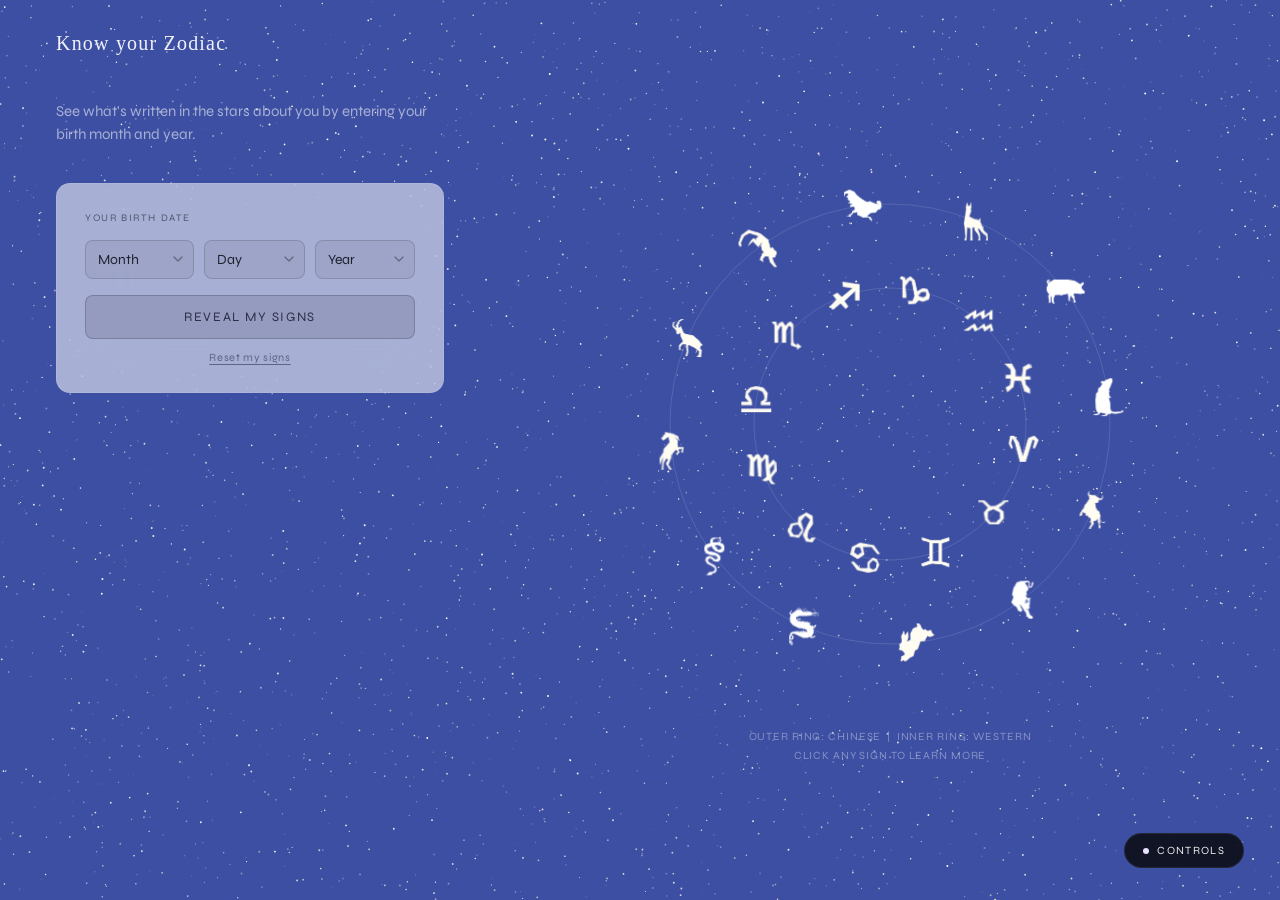
==== commit e61f794c: "ad ad ad" ====
--- a/index.html
+++ b/index.html
@@ -525,63 +525,91 @@
 
   /* ── Sign data ── */
   // Outer ring: Chinese. Index 0 = Rat (base year 2020).
+  const ZODIAC_IMGS = {
+    'chinese-rat': 'css/media/chinese-zodiac-rat.png',
+    'chinese-rabbit': 'css/media/chinese-zodiac-rabbit.png',
+    'chinese-dragon': 'css/media/chinese-zodiac-dragon.png',
+    'chinese-snake': 'css/media/chinese-zodiac-snake.png',
+    'chinese-horse': 'css/media/chinese-zodiac-horse.png',
+    'chinese-goat': 'css/media/chinese-zodiac-goat.png',
+    'chinese-monkey': 'css/media/chinese-zodiac-monkey.png',
+    'chinese-rooster': 'css/media/chinese-zodiac-rooster.png',
+    'chinese-dog': 'css/media/chinese-zodiac-dog.png',
+    'chinese-pig': 'css/media/chinese-zodiac-pig.png',
+    'chinese-ox': 'css/media/chinese-zodiac-ox.png',
+    'chinese-tiger': 'css/media/chinese-zodiac-tiger.png',
+
+    'western-aries': 'css/media/western-zodiac-aries.png',
+    'western-gemini': 'css/media/western-zodiac-gemini.png',
+    'western-cancer': 'css/media/western-zodiac-cancer.png',
+    'western-libra': 'css/media/western-zodiac-libra.png',
+    'western-scorpio': 'css/media/western-zodiac-scorpio.png',
+    'western-sagittarius': 'css/media/western-zodiac-sagittarius.png',
+    'western-capricorn': 'css/media/western-zodiac-capricorn.png',
+    'western-aquarius': 'css/media/western-zodiac-aquarius.png',
+    'western-pisces': 'css/media/western-zodiac-pisces.png',
+    'western-leo': 'css/media/western-zodiac-leo.png',
+    'western-virgo': 'css/media/western-zodiac-virgo.png',
+    'western-taurus': 'css/media/western-zodiac-taurus.png',
+  };
+
   const chineseSigns = [
-    { emoji: '🐭', name: 'Rat',     desc: 'Quick-witted, resourceful, versatile',
+    { emoji: '🐭', name: 'Rat',     imgKey: 'chinese-rat',     desc: 'Quick-witted, resourceful, versatile',
       personality: ['Clever & resourceful', 'Charming wit', 'Ambitious drive'],
       attributes: [['Ingenuity', 88], ['Adaptability', 82], ['Charisma', 80], ['Wisdom', 70], ['Fortune', 78]],
       colors: ['Blue', 'Gold', 'Green'], numbers: [2, 3, 11],
       fortune: 'Your cleverness opens doors others cannot even see. Connections you nurture now return as golden opportunities — trust the network you have built.' },
-    { emoji: '🐮', name: 'Ox',      desc: 'Diligent, dependable, strong',
+    { emoji: '🐮', name: 'Ox',      imgKey: 'chinese-ox',      desc: 'Diligent, dependable, strong',
       personality: ['Steadfast & reliable', 'Quietly determined', 'Deeply honest'],
       attributes: [['Endurance', 92], ['Dependability', 88], ['Strength', 85], ['Wisdom', 74], ['Fortune', 70]],
       colors: ['Yellow', 'White', 'Green'], numbers: [1, 4, 10],
       fortune: 'What you have quietly built is about to bear fruit. Steadiness is your superpower — the harvest season arrives for your long-tended fields.' },
-    { emoji: '🐯', name: 'Tiger',   desc: 'Brave, confident, competitive',
+    { emoji: '🐯', name: 'Tiger',   imgKey: 'chinese-tiger',   desc: 'Brave, confident, competitive',
       personality: ['Fierce & courageous', 'Magnetic presence', 'Competitively bold'],
       attributes: [['Bravery', 95], ['Power', 90], ['Magnetism', 85], ['Energy', 80], ['Fortune', 76]],
       colors: ['Orange', 'Blue', 'Grey'], numbers: [1, 3, 7],
       fortune: 'Fortune favors your fearless spirit right now. A bold move you have been considering is ready to be made — the Tiger leaps where others hesitate.' },
-    { emoji: '🐰', name: 'Rabbit',  desc: 'Quiet, elegant, kind',
+    { emoji: '🐰', name: 'Rabbit',  imgKey: 'chinese-rabbit',  desc: 'Quiet, elegant, kind',
       personality: ['Gentle & artistic', 'Diplomatically kind', 'Quietly lucky'],
       attributes: [['Grace', 88], ['Luck', 90], ['Refinement', 85], ['Empathy', 82], ['Fortune', 88]],
       colors: ['Pink', 'Red', 'Purple'], numbers: [3, 4, 11],
       fortune: 'Love and creativity are entering a golden season. Your gentle instincts are leading you exactly where you need to go — trust the quiet knowing.' },
-    { emoji: '🐲', name: 'Dragon',  desc: 'Confident, intelligent, enthusiastic',
+    { emoji: '🐲', name: 'Dragon',  imgKey: 'chinese-dragon',  desc: 'Confident, intelligent, enthusiastic',
       personality: ['Magnificent & bold', 'Visionary power', 'Nobly ambitious'],
       attributes: [['Greatness', 95], ['Vitality', 90], ['Vision', 88], ['Charm', 92], ['Fortune', 90]],
       colors: ['Gold', 'Silver', 'Imperial Yellow'], numbers: [1, 6, 8],
       fortune: 'Your ambitions are cosmically aligned right now. What you reach for with conviction, the universe delivers — the Dragon soars and the sky belongs to you.' },
-    { emoji: '🐍', name: 'Snake',   desc: 'Enigmatic, intuitive, introspective',
+    { emoji: '🐍', name: 'Snake',   imgKey: 'chinese-snake',   desc: 'Enigmatic, intuitive, introspective',
       personality: ['Deeply intuitive', 'Wise & enigmatic', 'Patiently strategic'],
       attributes: [['Wisdom', 95], ['Strategy', 88], ['Depth', 85], ['Intuition', 90], ['Fortune', 75]],
       colors: ['Black', 'Red', 'Yellow'], numbers: [2, 8, 10],
       fortune: 'Your patience is finally aligning with perfect timing. Speak less, observe more — your moment approaches and the Snake sees what others are too hasty to notice.' },
-    { emoji: '🐴', name: 'Horse',   desc: 'Animated, active, energetic',
+    { emoji: '🐴', name: 'Horse',   imgKey: 'chinese-horse',   desc: 'Animated, active, energetic',
       personality: ['Free-spirited & wild', 'Energetically joyful', 'Independently brave'],
       attributes: [['Freedom', 90], ['Energy', 92], ['Spirit', 88], ['Courage', 82], ['Fortune', 78]],
       colors: ['Brown', 'Yellow', 'Purple'], numbers: [2, 7, 12],
       fortune: 'Your irresistible energy is drawing extraordinary things closer. The open road leads somewhere remarkable — trust the journey and gallop toward the horizon.' },
-    { emoji: '🐏', name: 'Goat',    desc: 'Calm, gentle, sympathetic',
+    { emoji: '🐏', name: 'Goat',    imgKey: 'chinese-goat',    desc: 'Calm, gentle, sympathetic',
       personality: ['Creatively gentle', 'Compassionately dreamy', 'Elegantly peaceful'],
       attributes: [['Artistry', 92], ['Gentleness', 88], ['Empathy', 85], ['Creativity', 90], ['Fortune', 70]],
       colors: ['Soft Green', 'Red', 'Lavender'], numbers: [2, 7, 19],
       fortune: 'A creative endeavor you pour your heart into will flourish. Let your gentleness be your power — it disarms and enchants in equal measure.' },
-    { emoji: '🐵', name: 'Monkey',  desc: 'Sharp, smart, curious',
+    { emoji: '🐵', name: 'Monkey',  imgKey: 'chinese-monkey',  desc: 'Sharp, smart, curious',
       personality: ['Clever & mischievous', 'Inventively quick', 'Magnetically fun'],
       attributes: [['Ingenuity', 92], ['Playfulness', 88], ['Versatility', 85], ['Wit', 90], ['Fortune', 82]],
       colors: ['White', 'Blue', 'Gold'], numbers: [1, 7, 18],
       fortune: 'A playful approach to a serious problem unlocks the way forward. Your wit is your wand — use it with intention and watch obstacles become doorways.' },
-    { emoji: '🐓', name: 'Rooster', desc: 'Observant, hardworking, courageous',
+    { emoji: '🐓', name: 'Rooster', imgKey: 'chinese-rooster', desc: 'Observant, hardworking, courageous',
       personality: ['Confident & punctual', 'Perfectionistically honest', 'Sharply observant'],
       attributes: [['Precision', 88], ['Integrity', 90], ['Confidence', 85], ['Diligence', 92], ['Fortune', 68]],
       colors: ['Gold', 'Brown', 'Coral'], numbers: [5, 7, 11],
       fortune: 'Your meticulous preparation is about to pay off visibly. Recognition arrives for those who never compromise quality — and that is exactly who you are.' },
-    { emoji: '🐶', name: 'Dog',     desc: 'Loyal, honest, prudent',
+    { emoji: '🐶', name: 'Dog',     imgKey: 'chinese-dog',     desc: 'Loyal, honest, prudent',
       personality: ['Loyal & honest', 'Protectively brave', 'Faithfully just'],
       attributes: [['Loyalty', 95], ['Justice', 88], ['Courage', 82], ['Honesty', 90], ['Fortune', 72]],
       colors: ['Green', 'Red', 'Purple'], numbers: [3, 4, 18],
       fortune: 'Those you have stood by now become towers of support around you. Your integrity attracts allies of the highest caliber — loyalty rewarded tenfold.' },
-    { emoji: '🐷', name: 'Pig',     desc: 'Compassionate, generous, diligent',
+    { emoji: '🐷', name: 'Pig',     imgKey: 'chinese-pig',     desc: 'Compassionate, generous, diligent',
       personality: ['Generously sincere', 'Peacefully trusting', 'Intellectually warm'],
       attributes: [['Generosity', 90], ['Fortune', 88], ['Warmth', 85], ['Sincerity', 88], ['Wisdom', 72]],
       colors: ['Yellow', 'Grey', 'Pink'], numbers: [2, 5, 11],
@@ -590,88 +618,120 @@
 
   // Inner ring: Western. Index 0 = Aries (the canonical start).
   const westernSigns = [
-    { emoji: '♈', name: 'Aries',       desc: 'Bold, ambitious, passionate',              dates: 'Mar 21 – Apr 19', element: 'Fire',  ruling: 'Mars',    month: 4,  day: 19,
+    { emoji: '♈', name: 'Aries',       imgKey: 'western-aries',       desc: 'Bold, ambitious, passionate',              dates: 'Mar 21 – Apr 19', element: 'Fire',  ruling: 'Mars',    month: 4,  day: 19,
       personality: ['Bold & ambitious', 'Natural leader', 'Passionately driven'],
       attributes: [['Courage', 90], ['Determination', 85], ['Energy', 88], ['Confidence', 82], ['Fortune', 75]],
       colors: ['Red', 'Orange', 'Gold'], numbers: [1, 9, 19],
       fortune: 'Your pioneering spirit ignites new ventures — trust your instincts and charge forward. The universe rewards your courage with breakthroughs this season.' },
-    { emoji: '♉', name: 'Taurus',      desc: 'Reliable, patient, devoted',               dates: 'Apr 20 – May 20', element: 'Earth', ruling: 'Venus',   month: 5,  day: 20,
+    { emoji: '♉', name: 'Taurus',      imgKey: 'western-taurus',      desc: 'Reliable, patient, devoted',               dates: 'Apr 20 – May 20', element: 'Earth', ruling: 'Venus',   month: 5,  day: 20,
       personality: ['Patient & reliable', 'Lover of beauty', 'Quietly strong'],
       attributes: [['Patience', 88], ['Loyalty', 85], ['Stability', 90], ['Sensibility', 82], ['Fortune', 72]],
       colors: ['Green', 'Pink', 'White'], numbers: [2, 6, 24],
       fortune: 'Abundance flows toward those who cultivate steadily. A significant financial opportunity blossoms — tend to it with your characteristic care and watch it grow.' },
-    { emoji: '♊', name: 'Gemini',      desc: 'Curious, adaptable, affectionate',         dates: 'May 21 – Jun 21', element: 'Air',   ruling: 'Mercury', month: 6,  day: 21,
+    { emoji: '♊', name: 'Gemini',      imgKey: 'western-gemini',      desc: 'Curious, adaptable, affectionate',         dates: 'May 21 – Jun 21', element: 'Air',   ruling: 'Mercury', month: 6,  day: 21,
       personality: ['Witty & versatile', 'Curious explorer', 'Social butterfly'],
       attributes: [['Adaptability', 92], ['Charm', 90], ['Intellect', 85], ['Wit', 88], ['Fortune', 68]],
       colors: ['Yellow', 'Silver', 'Sky Blue'], numbers: [3, 7, 21],
       fortune: 'Conversations open unexpected doors — listen as much as you speak. A silver-tongued opportunity arrives through your network, dressed like an ordinary Tuesday.' },
-    { emoji: '♋', name: 'Cancer',      desc: 'Tenacious, imaginative, loyal',            dates: 'Jun 22 – Jul 22', element: 'Water', ruling: 'Moon',    month: 7,  day: 22,
+    { emoji: '♋', name: 'Cancer',      imgKey: 'western-cancer',      desc: 'Tenacious, imaginative, loyal',            dates: 'Jun 22 – Jul 22', element: 'Water', ruling: 'Moon',    month: 7,  day: 22,
       personality: ['Deeply intuitive', 'Fiercely nurturing', 'Emotionally wise'],
       attributes: [['Empathy', 88], ['Imagination', 82], ['Intuition', 85], ['Loyalty', 80], ['Fortune', 70]],
       colors: ['White', 'Silver', 'Sea Green'], numbers: [2, 7, 16],
       fortune: 'Domestic harmony brings unexpected prosperity. Trust the tides of emotion — what you feel now is a prophecy quietly unfolding beneath the surface.' },
-    { emoji: '♌', name: 'Leo',         desc: 'Creative, passionate, generous',           dates: 'Jul 23 – Aug 22', element: 'Fire',  ruling: 'Sun',     month: 8,  day: 22,
+    { emoji: '♌', name: 'Leo',         imgKey: 'western-leo',         desc: 'Creative, passionate, generous',           dates: 'Jul 23 – Aug 22', element: 'Fire',  ruling: 'Sun',     month: 8,  day: 22,
       personality: ['Regal & charismatic', 'Generous warmth', 'Creative performer'],
       attributes: [['Confidence', 95], ['Creativity', 88], ['Leadership', 90], ['Charm', 92], ['Fortune', 80]],
       colors: ['Gold', 'Orange', 'Purple'], numbers: [1, 4, 19],
       fortune: 'The stage is set and the universe is your audience. Creative endeavors shine brilliantly — your generosity returns threefold and the spotlight finds you.' },
-    { emoji: '♍', name: 'Virgo',       desc: 'Loyal, analytical, kind',                 dates: 'Aug 23 – Sep 22', element: 'Earth', ruling: 'Mercury', month: 9,  day: 22,
+    { emoji: '♍', name: 'Virgo',       imgKey: 'western-virgo',       desc: 'Loyal, analytical, kind',                 dates: 'Aug 23 – Sep 22', element: 'Earth', ruling: 'Mercury', month: 9,  day: 22,
       personality: ['Analytical precision', 'Service-minded', 'Deeply observant'],
       attributes: [['Wisdom', 90], ['Diligence', 88], ['Precision', 92], ['Empathy', 75], ['Fortune', 74]],
       colors: ['Navy Blue', 'Grey', 'Soft Green'], numbers: [5, 14, 23],
       fortune: 'Details others overlook become your greatest treasure. Your meticulous nature uncovers a hidden solution — health improvements and recognition arrive hand in hand.' },
-    { emoji: '♎', name: 'Libra',       desc: 'Cooperative, diplomatic, gracious',        dates: 'Sep 23 – Oct 23', element: 'Air',   ruling: 'Venus',   month: 10, day: 23,
+    { emoji: '♎', name: 'Libra',       imgKey: 'western-libra',       desc: 'Cooperative, diplomatic, gracious',        dates: 'Sep 23 – Oct 23', element: 'Air',   ruling: 'Venus',   month: 10, day: 23,
       personality: ['Seeker of balance', 'Diplomatic grace', 'Aesthetic soul'],
       attributes: [['Harmony', 90], ['Fairness', 88], ['Charm', 85], ['Creativity', 80], ['Fortune', 76]],
       colors: ['Pink', 'Light Blue', 'Lavender'], numbers: [4, 6, 24],
       fortune: 'A partnership — romantic or professional — tips the scales in your favor. Beauty and balance magnetize abundance, and harmony is your birthright returning now.' },
-    { emoji: '♏', name: 'Scorpio',     desc: 'Resourceful, brave, passionate',           dates: 'Oct 24 – Nov 21', element: 'Water', ruling: 'Pluto',   month: 11, day: 21,
+    { emoji: '♏', name: 'Scorpio',     imgKey: 'western-scorpio',     desc: 'Resourceful, brave, passionate',           dates: 'Oct 24 – Nov 21', element: 'Water', ruling: 'Pluto',   month: 11, day: 21,
       personality: ['Intensely passionate', 'Magnetic mystery', 'Fearless truth-seeker'],
       attributes: [['Depth', 95], ['Resilience', 90], ['Transformation', 88], ['Intuition', 85], ['Fortune', 78]],
       colors: ['Deep Red', 'Black', 'Maroon'], numbers: [8, 11, 22],
       fortune: 'What ends now makes way for something more powerful than you imagined. Secrets revealed bring liberation — the phoenix rises and it wears your face.' },
-    { emoji: '♐', name: 'Sagittarius', desc: 'Generous, idealistic, humorous',           dates: 'Nov 22 – Dec 21', element: 'Fire',  ruling: 'Jupiter', month: 12, day: 21,
+    { emoji: '♐', name: 'Sagittarius', imgKey: 'western-sagittarius', desc: 'Generous, idealistic, humorous',           dates: 'Nov 22 – Dec 21', element: 'Fire',  ruling: 'Jupiter', month: 12, day: 21,
       personality: ['Philosophical wanderer', 'Boundless optimism', 'Generous teacher'],
       attributes: [['Freedom', 90], ['Wisdom', 85], ['Optimism', 92], ['Adventure', 88], ['Fortune', 84]],
       colors: ['Purple', 'Cobalt Blue', 'Turquoise'], numbers: [3, 9, 21],
       fortune: 'A journey — literal or of the mind — expands your universe. Jupiter\'s blessing multiplies whatever you invest with faith, and the horizon holds your fortune.' },
-    { emoji: '♑', name: 'Capricorn',   desc: 'Responsible, disciplined, self-control',   dates: 'Dec 22 – Jan 19', element: 'Earth', ruling: 'Saturn',  month: 1,  day: 19,
+    { emoji: '♑', name: 'Capricorn',   imgKey: 'western-capricorn',   desc: 'Responsible, disciplined, self-control',   dates: 'Dec 22 – Jan 19', element: 'Earth', ruling: 'Saturn',  month: 1,  day: 19,
       personality: ['Disciplined ambition', 'Patient climber', 'Quietly powerful'],
       attributes: [['Discipline', 92], ['Ambition', 88], ['Endurance', 85], ['Wisdom', 82], ['Fortune', 78]],
       colors: ['Dark Green', 'Brown', 'Charcoal'], numbers: [6, 8, 26],
       fortune: 'Your steady ascent earns recognition from those who matter most. Legacy-building investments and career milestones align — the mountain peak was always yours.' },
-    { emoji: '♒', name: 'Aquarius',    desc: 'Progressive, original, independent',       dates: 'Jan 20 – Feb 18', element: 'Air',   ruling: 'Uranus',  month: 2,  day: 18,
+    { emoji: '♒', name: 'Aquarius',    imgKey: 'western-aquarius',    desc: 'Progressive, original, independent',       dates: 'Jan 20 – Feb 18', element: 'Air',   ruling: 'Uranus',  month: 2,  day: 18,
       personality: ['Visionary rebel', 'Humanitarian soul', 'Inventive genius'],
       attributes: [['Innovation', 95], ['Independence', 88], ['Vision', 90], ['Intellect', 85], ['Fortune', 74]],
       colors: ['Electric Blue', 'Violet', 'Silver'], numbers: [4, 7, 22],
       fortune: 'Revolutionary ideas find receptive ears and eager collaborators. Your vision of tomorrow becomes today\'s blueprint — the collective benefits from your singular mind.' },
-    { emoji: '♓', name: 'Pisces',      desc: 'Compassionate, artistic, intuitive',       dates: 'Feb 19 – Mar 20', element: 'Water', ruling: 'Neptune', month: 3,  day: 20,
+    { emoji: '♓', name: 'Pisces',      imgKey: 'western-pisces',      desc: 'Compassionate, artistic, intuitive',       dates: 'Feb 19 – Mar 20', element: 'Water', ruling: 'Neptune', month: 3,  day: 20,
       personality: ['Mystical dreamer', 'Empathic healer', 'Artistic soul'],
       attributes: [['Compassion', 90], ['Creativity', 95], ['Intuition', 88], ['Empathy', 85], ['Fortune', 72]],
       colors: ['Sea Green', 'Lavender', 'Silver'], numbers: [3, 9, 15],
       fortune: 'Creative and spiritual gifts reach their zenith. What you dream tonight may manifest by the next full moon — the veil between worlds thins for you alone.' },
   ];
 
-  /* ── Emoji sprites ── */
-  function makeEmojiSprite(emoji, fontSize) {
-    const size = fontSize * 2.5;
+  /* ── Image/Emoji sprites ── */
+  function makeImageSprite(imgKey, emoji, slotSize) {
     const oc = document.createElement('canvas');
-    oc.width = size * dpr;
-    oc.height = size * dpr;
+    oc.width = slotSize * dpr;
+    oc.height = slotSize * dpr;
     const octx = oc.getContext('2d');
     octx.scale(dpr, dpr);
-    octx.font = `${fontSize}px serif`;
-    octx.textAlign = 'center';
-    octx.textBaseline = 'middle';
-    octx.fillText(emoji, size / 2, size / 2);
-    return { canvas: oc, half: size / 2 };
-  }
+    const sp = { canvas: oc, half: slotSize / 2, ready: false };
+    if (imgKey && ZODIAC_IMGS[imgKey]) {
+      const img = new Image();
+      img.onload = () => {
+        octx.clearRect(0, 0, slotSize, slotSize);
+        // Fit image preserving aspect ratio, with small padding
+        const pad = slotSize * 0.06;
+        const maxD = slotSize - pad * 2;
+        const ratio = img.naturalWidth / img.naturalHeight;
+        let dw, dh;
+        if (ratio >= 1) { dw = maxD; dh = maxD / ratio; }
+        else            { dh = maxD; dw = maxD * ratio; }
+        const dx = (slotSize - dw) / 2;
+        const dy = (slotSize - dh) / 2;
+        octx.drawImage(img, dx, dy, dw, dh);
+        sp.ready = true;
+      };
+      img.src = ZODIAC_IMGS[imgKey];
+    } else {
+      // Fallback: draw emoji text
+      const fontSize = Math.round(slotSize * 0.55);
+      octx.font = `${fontSize}px serif`;
+      octx.textAlign = 'center';
+      octx.textBaseline = 'middle';
+      octx.fillStyle = 'rgba(232,224,255,0.9)';
+      octx.fillText(emoji, slotSize / 2, slotSize / 2);
+      sp.ready = true;
+    }
+    return sp;
+  }
+
+  const CHINESE_IMG_KEYS = ['chinese-rat', 'chinese-ox', 'chinese-tiger', 'chinese-rabbit', 'chinese-dragon',
+    'chinese-snake', 'chinese-horse', 'chinese-goat', 'chinese-monkey',
+    'chinese-rooster', 'chinese-dog', 'chinese-pig'];
+  const WESTERN_IMG_KEYS = ['western-aries', 'western-taurus', 'western-gemini', 'western-cancer',
+    'western-leo', 'western-virgo', 'western-libra', 'western-scorpio', 'western-sagittarius',
+    'western-capricorn', 'western-aquarius', 'western-pisces'];
 
   let outerSprites, innerSprites;
   function buildSprites() {
     const scale = SIZE / 580;
-    outerSprites = chineseSigns.map(s => makeEmojiSprite(s.emoji, Math.round(30 * scale)));
-    innerSprites = westernSigns.map(s => makeEmojiSprite(s.emoji, Math.round(25 * scale)));
+    const outerSlot = Math.round(44 * scale);
+    const innerSlot = Math.round(34 * scale);
+    outerSprites = chineseSigns.map((s, i) => makeImageSprite(CHINESE_IMG_KEYS[i], s.emoji, outerSlot));
+    innerSprites = westernSigns.map((s, i) => makeImageSprite(WESTERN_IMG_KEYS[i], s.emoji, innerSlot));
   }
   buildSprites();
 
@@ -838,7 +898,13 @@
   function openSignPanel(sign, type) {
     tooltip.classList.remove('visible');
 
-    document.getElementById('spIcon').textContent = sign.emoji;
+    const spImgKey = sign.imgKey || null;
+    const spIconEl = document.getElementById('spIcon');
+    if (spImgKey && ZODIAC_IMGS[spImgKey]) {
+      spIconEl.innerHTML = `<img src="${ZODIAC_IMGS[spImgKey]}" style="width:48px;height:48px;object-fit:contain;filter:invert(1) brightness(0.85)" alt="">`;
+    } else {
+      spIconEl.textContent = sign.emoji;
+    }
     document.getElementById('spType').textContent = type === 'western' ? 'Western Zodiac' : 'Chinese Zodiac';
     document.getElementById('spName').textContent = sign.name;
     document.getElementById('spSub').textContent  = type === 'western'
@@ -993,6 +1059,7 @@
 
       ctx.save();
       ctx.globalAlpha = (!spinning && highlightOuter >= 0 && !isHighlighted) ? 0.3 + 0.7 * (1 - highlightAlpha) : 1;
+      ctx.globalCompositeOperation = 'screen';
       ctx.drawImage(sp.canvas, 0, 0, sp.canvas.width, sp.canvas.height, x - sp.half, y - sp.half, sp.half * 2, sp.half * 2);
       ctx.restore();
     }
@@ -1020,6 +1087,7 @@
 
       ctx.save();
       ctx.globalAlpha = (!spinning && highlightInner >= 0 && !isHighlighted) ? 0.3 + 0.7 * (1 - highlightAlpha) : 1;
+      ctx.globalCompositeOperation = 'screen';
       ctx.drawImage(sp.canvas, 0, 0, sp.canvas.width, sp.canvas.height, x - sp.half, y - sp.half, sp.half * 2, sp.half * 2);
       ctx.restore();
     }
@@ -1260,19 +1328,29 @@
     const western = westernDisplay[wi];
     const chinese = chineseDisplay[ci];
 
-    document.getElementById('westernEmoji').textContent = western.emoji;
+    function emojiOrImg(key, fallbackEmoji) {
+      if (key && ZODIAC_IMGS[key]) {
+        return `<img src="${ZODIAC_IMGS[key]}" style="width:44px;height:44px;object-fit:contain;filter:invert(1) brightness(0.85)" alt="">`;
+      }
+      return `<span style="font-size:28px">${fallbackEmoji}</span>`;
+    }
+
+    const wKey = WESTERN_IMG_KEYS[wi];
+    const cKey = CHINESE_IMG_KEYS[ci];
+
+    document.getElementById('westernEmoji').innerHTML  = emojiOrImg(wKey, western.emoji);
     document.getElementById('westernName').textContent  = western.name;
     document.getElementById('westernDates').textContent = western.dates;
 
-    document.getElementById('chineseEmoji').textContent = chinese.emoji;
+    document.getElementById('chineseEmoji').innerHTML  = emojiOrImg(cKey, chinese.emoji);
     document.getElementById('chineseName').textContent  = chinese.name;
     document.getElementById('chineseDates').textContent = `Year of the ${chinese.name}`;
 
     // Mirror to mobile cards
-    document.getElementById('westernEmojiM').textContent = western.emoji;
+    document.getElementById('westernEmojiM').innerHTML  = emojiOrImg(wKey, western.emoji);
     document.getElementById('westernNameM').textContent  = western.name;
     document.getElementById('westernDatesM').textContent = western.dates;
-    document.getElementById('chineseEmojiM').textContent = chinese.emoji;
+    document.getElementById('chineseEmojiM').innerHTML  = emojiOrImg(cKey, chinese.emoji);
     document.getElementById('chineseNameM').textContent  = chinese.name;
     document.getElementById('chineseDatesM').textContent = `Year of the ${chinese.name}`;
 
@@ -1357,4 +1435,4 @@
 })();
 </script>
 </body>
-</html>
+</html>
--- a/css/style.css
+++ b/css/style.css
@@ -1,880 +1,881 @@
 @font-face {
-    font-family: 'NyghtSerif';
-    src: "css/NyghtSerif-Light.otf";
-    font-weight: 300;
-    font-style: normal;
-  }
-  *, *::before, *::after { box-sizing: border-box; margin: 0; padding: 0; }
-
-  :root {
-    --panel-bg: rgba(8, 8, 10, 0.82);
-    --panel-border: rgba(255,255,255,0.08);
-    --panel-border-hover: rgba(255,255,255,0.18);
-    --text-primary: rgb(243, 243, 255);
-    --text-muted: rgba(255,255,255,0.38);
-    --text-dim: rgba(255,255,255,0.55);
-    --accent: #e8e0ff;
-    --track-bg: rgba(255,255,255,0.1);
-    --thumb-color: #ffffff;
-    --radius: 14px;
-    --radius-sm: 8px;
-  }
-
+  font-family: 'NyghtSerif';
+  src: local('css/NyghtSerif-Regular');
+  font-weight: 300;
+  font-style: normal;
+}
+
+*, *::before, *::after { box-sizing: border-box; margin: 0; padding: 0; }
+
+:root {
+  --panel-bg: rgba(8, 8, 10, 0.82);
+  --panel-border: rgba(255,255,255,0.08);
+  --panel-border-hover: rgba(255,255,255,0.18);
+  --text-primary: rgba(255,255,255,0.92);
+  --text-muted: rgba(255,255,255,0.38);
+  --text-dim: rgba(255,255,255,0.55);
+  --accent: #e8e0ff;
+  --track-bg: rgba(255,255,255,0.1);
+  --thumb-color: #ffffff;
+  --radius: 14px;
+  --radius-sm: 8px;
+}
+
+html, body {
+  width: 100%; height: 100%;
+  overflow: hidden;
+  background: #3D4FA2;
+  font-family: 'Syne', sans-serif;
+}
+
+canvas#bgCanvas {
+  position: fixed;
+  inset: 0;
+  width: 100%;
+  height: 100%;
+  display: block;
+  z-index: 0;
+}
+
+/* ── Layout ── */
+.app {
+  position: fixed;
+  inset: 0;
+  display: flex;
+  z-index: 5;
+  pointer-events: none;
+}
+
+.left-col {
+  width: 500px;
+  flex-shrink: 0;
+  display: flex;
+  flex-direction: column;
+  justify-content: flex-start;
+  padding: 100px 56px 60px;
+  pointer-events: none;
+  overflow-y: auto;
+  max-height: 100vh;
+  scrollbar-width: none;
+}
+.left-col::-webkit-scrollbar { display: none; }
+
+.right-col {
+  flex: 1;
+  display: flex;
+  flex-direction: column;
+  align-items: center;
+  justify-content: center;
+  gap: 14px;
+  pointer-events: none;
+}
+
+/* ── Wordmark ── */
+.wordmark {
+  position: fixed;
+  top: 32px;
+  left: 56px;
+  font-size: 20px;
+  font-weight: 300;
+  letter-spacing: 0.06em;
+  color: var(--text-primary);
+  font-family: 'NyghtSerif', serif;
+  user-select: none;
+  z-index: 10;
+  pointer-events: none;
+}
+.wordmark .star { color: var(--accent); margin-right: 6px; }
+
+/* ── Left content ── */
+.left-content {
+  pointer-events: all;
+  width: 100%;
+}
+
+.hero-sub {
+  font-size: 15px;
+  font-weight: 400;
+  color: var(--text-dim);
+  line-height: 1.55;
+  margin-bottom: 36px;
+  max-width: 380px;
+}
+
+/* ── Birth input card ── */
+.birth-card {
+  background: rgba(255,255,255,0.55);
+  border: 1px solid var(--panel-border);
+  border-radius: var(--radius);
+  backdrop-filter: blur(24px);
+  -webkit-backdrop-filter: blur(24px);
+  padding: 28px;
+  max-width: 420px;
+}
+
+.birth-card-label {
+  font-size: 10px;
+  font-weight: 400;
+  letter-spacing: 0.16em;
+  text-transform: uppercase;
+  color: rgba(10,10,20,0.55);
+  margin-bottom: 16px;
+  font-family: 'Syne', sans-serif;
+}
+
+.birth-inputs {
+  display: flex;
+  gap: 10px;
+  margin-bottom: 16px;
+}
+
+.birth-inputs select {
+  flex: 1;
+  background: rgba(0,0,0,0.06);
+  border: 1px solid rgba(0,0,0,0.15);
+  border-radius: var(--radius-sm);
+  color: rgba(10,10,20,0.85);
+  font-family: 'Syne', sans-serif;
+  font-size: 14px;
+  font-weight: 400;
+  padding: 10px 12px;
+  outline: none;
+  cursor: pointer;
+  transition: border-color 0.2s, background 0.2s;
+  appearance: none;
+  -webkit-appearance: none;
+  background-image: url("data:image/svg+xml,%3Csvg xmlns='http://www.w3.org/2000/svg' width='10' height='6' viewBox='0 0 10 6'%3E%3Cpath d='M1 1l4 4 4-4' stroke='rgba(0,0,0,0.35)' stroke-width='1.5' fill='none' stroke-linecap='round' stroke-linejoin='round'/%3E%3C/svg%3E");
+  background-repeat: no-repeat;
+  background-position: right 10px center;
+  padding-right: 28px;
+}
+.birth-inputs select:hover {
+  border-color: rgba(0,0,0,0.25);
+  background-color: rgba(0,0,0,0.08);
+}
+.birth-inputs select option {
+  background: #1a1a2e;
+  color: var(--text-primary);
+}
+
+.reveal-btn {
+  width: 100%;
+  padding: 13px;
+  background: rgba(10,10,30,0.12);
+  border: 1px solid rgba(10,10,30,0.2);
+  border-radius: var(--radius-sm);
+  color: rgba(10,10,30,0.75);
+  font-family: 'Syne', sans-serif;
+  font-size: 13px;
+  font-weight: 400;
+  letter-spacing: 0.12em;
+  text-transform: uppercase;
+  cursor: pointer;
+  transition: background 0.2s, border-color 0.2s, transform 0.15s;
+}
+.reveal-btn:hover {
+  background: rgba(10,10,30,0.2);
+  border-color: rgba(232, 224, 255, 0.45);
+  transform: translateY(-1px);
+}
+.reveal-btn:active { transform: translateY(0); }
+
+/* ── Result card ── */
+.result-card {
+  background: var(--panel-bg);
+  border: 1px solid var(--panel-border);
+  border-radius: var(--radius);
+  backdrop-filter: blur(24px);
+  -webkit-backdrop-filter: blur(24px);
+  padding: 20px 24px;
+  max-width: 420px;
+  width: 100%;
+  display: none;
+  margin-top: 12px;
+}
+.result-card.visible { display: block; }
+
+.result-row {
+  display: flex;
+  align-items: center;
+  gap: 14px;
+  padding: 10px 0;
+}
+.result-row + .result-row {
+  border-top: 1px solid var(--panel-border);
+}
+.result-emoji {
+  font-size: 28px;
+  line-height: 1;
+  flex-shrink: 0;
+}
+.result-info { flex: 1; }
+.result-type {
+  font-size: 10px;
+  font-weight: 400;
+  letter-spacing: 0.14em;
+  text-transform: uppercase;
+  color: var(--text-muted);
+  margin-bottom: 3px;
+}
+.result-name {
+  font-size: 18px;
+  font-weight: 400;
+  color: var(--text-primary);
+  letter-spacing: 0.01em;
+}
+.result-dates {
+  font-size: 11px;
+  color: var(--text-muted);
+  margin-top: 2px;
+}
+
+/* ── Right: Zodiac canvas ── */
+.zodiac-wrap {
+  pointer-events: all;
+  display: flex;
+  flex-direction: column;
+  align-items: center;
+  gap: 14px;
+}
+
+#zodiacCanvas {
+  display: block;
+  cursor: pointer;
+}
+
+.zodiac-caption {
+  font-size: 11px;
+  font-weight: 400;
+  letter-spacing: 0.08em;
+  text-transform: uppercase;
+  color: var(--text-muted);
+  text-align: center;
+  line-height: 1.7;
+  font-family: 'Syne', sans-serif;
+}
+
+/* ── Tooltip ── */
+.tooltip {
+  position: fixed;
+  background: var(--panel-bg);
+  border: 1px solid var(--panel-border);
+  border-radius: var(--radius-sm);
+  backdrop-filter: blur(20px);
+  -webkit-backdrop-filter: blur(20px);
+  padding: 10px 14px;
+  pointer-events: none;
+  opacity: 0;
+  transition: opacity 0.15s;
+  z-index: 100;
+  max-width: 200px;
+}
+.tooltip.visible { opacity: 1; }
+.tooltip-sign {
+  font-size: 18px;
+  margin-bottom: 4px;
+}
+.tooltip-name {
+  font-size: 13px;
+  font-weight: 400;
+  color: var(--text-primary);
+  margin-bottom: 2px;
+}
+.tooltip-desc {
+  font-size: 11px;
+  color: var(--text-muted);
+  line-height: 1.5;
+}
+
+/* ── Reset link ── */
+.reset-link {
+  display: block;
+  margin-top: 12px;
+  font-size: 11px;
+  font-family: 'Syne', sans-serif;
+  color: rgba(10,10,30,0.45);
+  text-decoration: underline;
+  text-underline-offset: 3px;
+  cursor: pointer;
+  background: none;
+  border: none;
+  padding: 0;
+  letter-spacing: 0.06em;
+  transition: color 0.2s;
+  text-align: center;
+  width: 100%;
+}
+.reset-link:hover { color: rgba(10,10,30,0.7); }
+
+/* ── Combined reading card ── */
+.combined-card {
+  background: var(--panel-bg);
+  border: 1px solid var(--panel-border);
+  border-radius: var(--radius);
+  backdrop-filter: blur(24px);
+  -webkit-backdrop-filter: blur(24px);
+  padding: 20px 24px;
+  max-width: 420px;
+  width: 100%;
+  display: none;
+  margin-top: 12px;
+}
+.combined-card.visible { display: block; }
+.combined-section-label {
+  font-size: 9px;
+  font-weight: 400;
+  letter-spacing: 0.18em;
+  text-transform: uppercase;
+  color: var(--text-muted);
+  margin-bottom: 9px;
+  font-family: 'Syne', sans-serif;
+}
+.combined-tags {
+  display: flex;
+  flex-wrap: wrap;
+  gap: 7px;
+  margin-bottom: 14px;
+}
+.combined-tag {
+  font-size: 11px;
+  font-family: 'Syne', sans-serif;
+  color: var(--text-dim);
+  background: rgba(255,255,255,0.06);
+  border: 1px solid var(--panel-border);
+  border-radius: 100px;
+  padding: 4px 12px;
+}
+.combined-divider {
+  height: 1px;
+  background: var(--panel-border);
+  margin: 0 0 14px;
+}
+.combined-lucky {
+  display: flex;
+  gap: 20px;
+  margin-bottom: 14px;
+}
+.combined-lucky-group { flex: 1; }
+.combined-lucky-items {
+  display: flex;
+  flex-wrap: wrap;
+  gap: 6px;
+  margin-top: 6px;
+}
+.combined-fortune {
+  font-size: 12px;
+  font-family: 'Syne', sans-serif;
+  color: var(--text-dim);
+  line-height: 1.75;
+  font-style: italic;
+}
+
+/* ── Sign detail panel ── */
+.sign-panel-overlay {
+  position: fixed;
+  inset: 0;
+  z-index: 50;
+  pointer-events: none;
+  display: block;
+  opacity: 0;
+  transition: opacity 0.22s ease, background 0.22s ease;
+}
+.sign-panel-overlay.visible {
+  pointer-events: all;
+  opacity: 1;
+}
+
+.sign-panel {
+  position: fixed;
+  top: 50%;
+  right: 40px;
+  transform: translateY(-50%) translateX(20px);
+  width: 300px;
+  background: var(--panel-bg);
+  border: 1px solid var(--panel-border);
+  border-radius: var(--radius);
+  backdrop-filter: blur(28px);
+  -webkit-backdrop-filter: blur(28px);
+  z-index: 51;
+  pointer-events: all;
+  opacity: 0;
+  transition: opacity 0.22s ease, transform 0.22s ease;
+  overflow: hidden;
+}
+.sign-panel.visible {
+  opacity: 1;
+  transform: translateY(-50%) translateX(0);
+}
+
+.sign-panel-header {
+  padding: 20px 20px 14px;
+  display: flex;
+  align-items: flex-start;
+  justify-content: space-between;
+  gap: 12px;
+}
+.sign-panel-icon { font-size: 36px; line-height: 1; flex-shrink: 0; }
+.sign-panel-meta { flex: 1; }
+.sign-panel-type {
+  font-size: 9px;
+  letter-spacing: 0.18em;
+  text-transform: uppercase;
+  color: var(--text-muted);
+  margin-bottom: 3px;
+  font-family: 'Syne', sans-serif;
+}
+.sign-panel-name {
+  font-size: 20px;
+  font-weight: 600;
+  color: var(--text-primary);
+  font-family: 'Syne', sans-serif;
+  line-height: 1.1;
+}
+.sign-panel-sub {
+  font-size: 11px;
+  color: var(--text-muted);
+  margin-top: 3px;
+  font-family: 'Syne', sans-serif;
+}
+.sign-panel-close {
+  background: none;
+  border: none;
+  color: var(--text-muted);
+  font-size: 18px;
+  cursor: pointer;
+  padding: 0;
+  line-height: 1;
+  flex-shrink: 0;
+  transition: color 0.15s;
+  font-family: 'Syne', sans-serif;
+}
+.sign-panel-close:hover { color: var(--text-primary); }
+
+.sign-panel-body {
+  padding: 0 20px 20px;
+  display: flex;
+  flex-direction: column;
+  gap: 14px;
+}
+.sign-panel-divider {
+  height: 1px;
+  background: var(--panel-border);
+  margin: 0 -20px;
+}
+.sign-panel-section-label {
+  font-size: 9px;
+  letter-spacing: 0.18em;
+  text-transform: uppercase;
+  color: var(--text-muted);
+  margin-bottom: 8px;
+  font-family: 'Syne', sans-serif;
+}
+.sign-panel-tags {
+  display: flex;
+  flex-wrap: wrap;
+  gap: 6px;
+}
+.sign-panel-tag {
+  font-size: 11px;
+  font-family: 'Syne', sans-serif;
+  color: var(--text-dim);
+  background: rgba(255,255,255,0.06);
+  border: 1px solid var(--panel-border);
+  border-radius: 100px;
+  padding: 3px 10px;
+}
+.sign-panel-attr-row {
+  display: flex;
+  flex-direction: column;
+  gap: 7px;
+}
+.sign-panel-attr {
+  display: flex;
+  align-items: center;
+  gap: 8px;
+}
+.sign-panel-attr-label {
+  font-size: 11px;
+  font-family: 'Syne', sans-serif;
+  color: var(--text-muted);
+  width: 90px;
+  flex-shrink: 0;
+}
+.sign-panel-attr-bar-wrap {
+  flex: 1;
+  height: 3px;
+  background: rgba(255,255,255,0.08);
+  border-radius: 2px;
+  overflow: hidden;
+}
+.sign-panel-attr-bar {
+  height: 100%;
+  background: rgba(232,224,255,0.55);
+  border-radius: 2px;
+  transition: width 0.6s ease;
+}
+.sign-panel-lucky {
+  display: flex;
+  gap: 14px;
+}
+.sign-panel-lucky-group { flex: 1; }
+.sign-panel-lucky-items {
+  display: flex;
+  flex-wrap: wrap;
+  gap: 5px;
+  margin-top: 6px;
+}
+.sign-panel-fortune {
+  font-size: 12px;
+  font-family: 'Syne', sans-serif;
+  color: var(--text-dim);
+  line-height: 1.7;
+  font-style: italic;
+}
+
+/* ── Toggle button ── */
+.toggle-btn {
+  position: fixed;
+  bottom: 32px;
+  right: 36px;
+  z-index: 20;
+  background: var(--panel-bg);
+  border: 1px solid var(--panel-border);
+  color: var(--text-primary);
+  font-family: 'Syne', sans-serif;
+  font-size: 11px;
+  letter-spacing: 0.12em;
+  text-transform: uppercase;
+  padding: 10px 18px;
+  border-radius: 100px;
+  cursor: pointer;
+  backdrop-filter: blur(20px);
+  -webkit-backdrop-filter: blur(20px);
+  transition: border-color 0.2s, background 0.2s;
+  display: flex;
+  align-items: center;
+  gap: 8px;
+  pointer-events: all;
+}
+.toggle-btn:hover { border-color: var(--panel-border-hover); }
+.toggle-btn .dot {
+  width: 6px; height: 6px;
+  border-radius: 50%;
+  background: var(--accent);
+  animation: pulse 2s ease-in-out infinite;
+}
+@keyframes pulse {
+  0%, 100% { opacity: 1; transform: scale(1); }
+  50% { opacity: 0.4; transform: scale(0.7); }
+}
+
+/* ── Control panel ── */
+.panel {
+  position: fixed;
+  bottom: 84px;
+  right: 36px;
+  width: 300px;
+  background: var(--panel-bg);
+  border: 1px solid var(--panel-border);
+  border-radius: var(--radius);
+  backdrop-filter: blur(24px);
+  -webkit-backdrop-filter: blur(24px);
+  z-index: 10;
+  overflow: hidden;
+  transform-origin: bottom right;
+  transition: opacity 0.25s ease, transform 0.25s ease;
+  pointer-events: all;
+}
+.panel.hidden {
+  opacity: 0;
+  transform: scale(0.94) translateY(8px);
+  pointer-events: none;
+  visibility: hidden;
+}
+
+.panel-header {
+  padding: 18px 20px 14px;
+  border-bottom: 1px solid var(--panel-border);
+  display: flex;
+  align-items: center;
+  justify-content: space-between;
+}
+.panel-title {
+  font-size: 11px;
+  font-family: 'Syne', sans-serif;
+  font-weight: 400;
+  letter-spacing: 0.14em;
+  text-transform: uppercase;
+  color: var(--text-muted);
+}
+.panel-reset {
+  font-size: 10px;
+  font-family: 'Syne', sans-serif;
+  letter-spacing: 0.1em;
+  text-transform: uppercase;
+  color: var(--text-muted);
+  background: none;
+  border: none;
+  cursor: pointer;
+  padding: 4px 8px;
+  border-radius: 4px;
+  transition: color 0.2s, background 0.2s;
+}
+.panel-reset:hover { color: var(--text-primary); background: rgba(255,255,255,0.06); }
+
+.panel-body { padding: 16px 20px 20px; display: flex; flex-direction: column; gap: 18px; }
+
+.control { display: flex; flex-direction: column; gap: 8px; }
+
+.control-row {
+  display: flex;
+  justify-content: space-between;
+  align-items: baseline;
+}
+.control-label {
+  font-size: 12px;
+  font-family: 'Syne', sans-serif;
+  color: var(--text-dim);
+  letter-spacing: 0.06em;
+}
+.control-value {
+  font-size: 11px;
+  font-family: 'Syne', sans-serif;
+  color: var(--text-muted);
+  min-width: 32px;
+  text-align: right;
+}
+
+input[type=range] {
+  -webkit-appearance: none;
+  appearance: none;
+  width: 100%;
+  height: 2px;
+  background: var(--track-bg);
+  border-radius: 2px;
+  outline: none;
+  cursor: pointer;
+}
+input[type=range]::-webkit-slider-thumb {
+  -webkit-appearance: none;
+  width: 14px; height: 14px;
+  border-radius: 50%;
+  background: var(--thumb-color);
+  cursor: pointer;
+  transition: transform 0.15s;
+  box-shadow: 0 0 0 3px rgba(255,255,255,0.08);
+}
+input[type=range]:hover::-webkit-slider-thumb { transform: scale(1.2); }
+input[type=range]::-moz-range-thumb {
+  width: 14px; height: 14px;
+  border-radius: 50%;
+  background: var(--thumb-color);
+  border: none;
+  cursor: pointer;
+}
+
+.color-row {
+  display: grid;
+  grid-template-columns: 1fr 1fr;
+  gap: 10px;
+}
+.color-control { display: flex; flex-direction: column; gap: 6px; }
+.color-label {
+  font-size: 11px;
+  font-family: 'Syne', sans-serif;
+  color: var(--text-muted);
+  letter-spacing: 0.06em;
+}
+.color-swatch-wrap {
+  position: relative;
+  height: 36px;
+  border-radius: var(--radius-sm);
+  border: 1px solid var(--panel-border);
+  overflow: hidden;
+  cursor: pointer;
+  transition: border-color 0.2s;
+}
+.color-swatch-wrap:hover { border-color: var(--panel-border-hover); }
+.color-swatch-wrap input[type=color] {
+  position: absolute;
+  inset: -4px;
+  width: calc(100% + 8px);
+  height: calc(100% + 8px);
+  border: none;
+  padding: 0;
+  cursor: pointer;
+  opacity: 1;
+}
+
+.divider {
+  height: 1px;
+  background: var(--panel-border);
+  margin: 0 -20px;
+}
+
+.section-label {
+  font-size: 10px;
+  font-family: 'Syne', sans-serif;
+  font-weight: 400;
+  color: rgba(255,255,255,0.2);
+  letter-spacing: 0.14em;
+  text-transform: uppercase;
+  margin-bottom: -6px;
+}
+
+/* ── Desktop/mobile visibility ── */
+.mobile-only  { display: none; }
+.desktop-only { display: block; }
+/* When result/combined cards have desktop-only but no .visible, keep them hidden */
+.result-card.desktop-only   { display: none; }
+.combined-card.desktop-only { display: none; }
+.result-card.desktop-only.visible   { display: block; }
+.combined-card.desktop-only.visible { display: block; }
+.mobile-reveal {
+  display: none;
+  width: 100%;
+  max-width: 480px;
+  flex-direction: column;
+  gap: 12px;
+}
+
+/* ══════════════════════════════════════
+   RESPONSIVE — tablet & mobile (≤ 768px)
+══════════════════════════════════════ */
+@media (max-width: 768px) {
+
+  /* Body scrollable on mobile */
   html, body {
-    width: 100%; height: 100%;
-    overflow: hidden;
-    background: #3D4FA2;
-    font-family: 'Syne', sans-serif;
-  }
-
-  canvas#bgCanvas {
-    position: fixed;
-    inset: 0;
-    width: 100%;
-    height: 100%;
-    display: block;
-    z-index: 0;
-  }
-
-  /* ── Layout ── */
+    overflow-y: auto;
+    overflow-x: hidden;
+    height: auto;
+    min-height: 100%;
+  }
+
+  /* App becomes a scrollable column:
+     order: title (wordmark fixed) → hero-sub + birth-card (left-col) → rings (right-col) → results (mobile-reveal) */
   .app {
-    position: fixed;
-    inset: 0;
-    display: flex;
-    z-index: 5;
-    pointer-events: none;
-  }
-
-  .left-col {
-    width: 500px;
-    flex-shrink: 0;
-    display: flex;
-    flex-direction: column;
-    justify-content: flex-start;
-    padding: 100px 56px 60px;
-    pointer-events: none;
-    overflow-y: auto;
-    max-height: 100vh;
-    scrollbar-width: none;
-  }
-  .left-col::-webkit-scrollbar { display: none; }
-
-  .right-col {
-    flex: 1;
+    position: relative;
     display: flex;
     flex-direction: column;
     align-items: center;
-    justify-content: center;
-    gap: 14px;
-    pointer-events: none;
-  }
-
-  /* ── Wordmark ── */
-  .wordmark {
-    position: fixed;
-    top: 32px;
-    left: 56px;
-    font-size: 20px;
-    font-weight: 300;
-    letter-spacing: 0.06em;
-    color: var(--text-primary);
-    font-family: 'NyghtSerif', serif;
-    user-select: none;
-    z-index: 10;
-    pointer-events: none;
-  }
-  .wordmark .star { color: var(--accent); margin-right: 6px; }
-
-  /* ── Left content ── */
+    padding: 88px 20px 120px;
+    gap: 32px;
+    min-height: 100vh;
+  }
+
+  /* Left col full-width, centered — order 1 (after wordmark, before rings) */
+  .left-col {
+    width: 100%;
+    max-width: 560px;
+    padding: 0;
+    overflow-y: visible;
+    max-height: none;
+    justify-content: flex-start;
+    flex-shrink: unset;
+    order: 1;
+  }
+
   .left-content {
-    pointer-events: all;
     width: 100%;
   }
 
   .hero-sub {
     font-size: 15px;
-    font-weight: 400;
-    color: var(--text-dim);
-    line-height: 1.55;
-    margin-bottom: 36px;
-    max-width: 380px;
-  }
-
-  /* ── Birth input card ── */
+    text-align: center;
+    max-width: 100%;
+    margin-bottom: 20px;
+  }
+
   .birth-card {
-    background: rgba(182, 180, 255, 0.643);
-    border: 1px solid var(--panel-border);
-    border-radius: var(--radius);
-    backdrop-filter: blur(24px);
-    -webkit-backdrop-filter: blur(24px);
-    padding: 28px;
-    max-width: 420px;
-  }
-
-  .birth-card-label {
-    font-size: 10px;
-    font-weight: 400;
-    letter-spacing: 0.16em;
-    text-transform: uppercase;
-    color: rgba(10,10,20,0.55);
-    margin-bottom: 16px;
-    font-family: 'Syne', sans-serif;
+    max-width: 100%;
   }
 
   .birth-inputs {
+    flex-wrap: wrap;
+  }
+
+  .birth-inputs select {
+    flex: 1 1 calc(50% - 5px);
+    min-width: 0;
+  }
+
+  /* Hide desktop result cards inside left-col on mobile */
+  .desktop-only { display: none !important; }
+
+  /* Right col: zodiac rings — order 2 (after input, before results) */
+  .right-col {
+    order: 2;
+    width: 100%;
+    max-width: 600px;
+    flex: none;
+  }
+
+  /* Mobile reveal section — order 3 (after rings) */
+  .mobile-reveal {
     display: flex;
-    gap: 10px;
-    margin-bottom: 16px;
-  }
-
-  .birth-inputs select {
-    flex: 1;
-    background: rgba(0,0,0,0.06);
-    border: 1px solid rgba(0,0,0,0.15);
-    border-radius: var(--radius-sm);
-    color: rgba(10,10,20,0.85);
-    font-family: 'Syne', sans-serif;
-    font-size: 14px;
-    font-weight: 400;
-    padding: 10px 12px;
-    outline: none;
-    cursor: pointer;
-    transition: border-color 0.2s, background 0.2s;
-    appearance: none;
-    -webkit-appearance: none;
-    background-image: url("data:image/svg+xml,%3Csvg xmlns='http://www.w3.org/2000/svg' width='10' height='6' viewBox='0 0 10 6'%3E%3Cpath d='M1 1l4 4 4-4' stroke='rgba(0,0,0,0.35)' stroke-width='1.5' fill='none' stroke-linecap='round' stroke-linejoin='round'/%3E%3C/svg%3E");
-    background-repeat: no-repeat;
-    background-position: right 10px center;
-    padding-right: 28px;
-  }
-  .birth-inputs select:hover {
-    border-color: rgba(0,0,0,0.25);
-    background-color: rgba(0,0,0,0.08);
-  }
-  .birth-inputs select option {
-    background: #1a1a2e;
-    color: var(--text-primary);
-  }
-
-  .reveal-btn {
-    width: 100%;
-    padding: 13px;
-    background: rgba(10,10,30,0.12);
-    border: 1px solid rgba(10,10,30,0.2);
-    border-radius: var(--radius-sm);
-    color: rgba(10,10,30,0.75);
-    font-family: 'Syne', sans-serif;
-    font-size: 13px;
-    font-weight: 400;
-    letter-spacing: 0.12em;
-    text-transform: uppercase;
-    cursor: pointer;
-    transition: background 0.2s, border-color 0.2s, transform 0.15s;
-  }
-  .reveal-btn:hover {
-    background: rgba(10,10,30,0.2);
-    border-color: rgba(232, 224, 255, 0.45);
-    transform: translateY(-1px);
-  }
-  .reveal-btn:active { transform: translateY(0); }
-
-  /* ── Result card ── */
-  .result-card {
-    background: var(--panel-bg);
-    border: 1px solid var(--panel-border);
-    border-radius: var(--radius);
-    backdrop-filter: blur(24px);
-    -webkit-backdrop-filter: blur(24px);
-    padding: 20px 24px;
-    max-width: 420px;
-    width: 100%;
-    display: none;
-    margin-top: 12px;
-  }
-  .result-card.visible { display: block; }
-
-  .result-row {
-    display: flex;
-    align-items: center;
-    gap: 14px;
-    padding: 10px 0;
-  }
-  .result-row + .result-row {
-    border-top: 1px solid var(--panel-border);
-  }
-  .result-emoji {
-    font-size: 28px;
-    line-height: 1;
-    flex-shrink: 0;
-  }
-  .result-info { flex: 1; }
-  .result-type {
-    font-size: 10px;
-    font-weight: 400;
-    letter-spacing: 0.14em;
-    text-transform: uppercase;
-    color: var(--text-muted);
-    margin-bottom: 3px;
-  }
-  .result-name {
-    font-size: 18px;
-    font-weight: 400;
-    color: var(--text-primary);
-    letter-spacing: 0.01em;
-  }
-  .result-dates {
-    font-size: 11px;
-    color: var(--text-muted);
-    margin-top: 2px;
-  }
-
-  /* ── Right: Zodiac canvas ── */
-  .zodiac-wrap {
-    pointer-events: all;
-    display: flex;
-    flex-direction: column;
-    align-items: center;
-    gap: 14px;
-  }
-
-  #zodiacCanvas {
-    display: block;
-    cursor: pointer;
-  }
-
-  .zodiac-caption {
-    font-size: 11px;
-    font-weight: 400;
-    letter-spacing: 0.08em;
-    text-transform: uppercase;
-    color: var(--text-muted);
-    text-align: center;
-    line-height: 1.7;
-    font-family: 'Syne', sans-serif;
-  }
-
-  /* ── Tooltip ── */
-  .tooltip {
-    position: fixed;
-    background: var(--panel-bg);
-    border: 1px solid var(--panel-border);
-    border-radius: var(--radius-sm);
-    backdrop-filter: blur(20px);
-    -webkit-backdrop-filter: blur(20px);
-    padding: 10px 14px;
-    pointer-events: none;
-    opacity: 0;
-    transition: opacity 0.15s;
-    z-index: 100;
-    max-width: 200px;
-  }
-  .tooltip.visible { opacity: 1; }
-  .tooltip-sign {
-    font-size: 18px;
-    margin-bottom: 4px;
-  }
-  .tooltip-name {
-    font-size: 13px;
-    font-weight: 400;
-    color: var(--text-primary);
-    margin-bottom: 2px;
-  }
-  .tooltip-desc {
-    font-size: 11px;
-    color: var(--text-muted);
-    line-height: 1.5;
-  }
-
-  /* ── Reset link ── */
-  .reset-link {
-    display: block;
-    margin-top: 12px;
-    font-size: 11px;
-    font-family: 'Syne', sans-serif;
-    color: rgba(10,10,30,0.45);
-    text-decoration: underline;
-    text-underline-offset: 3px;
-    cursor: pointer;
-    background: none;
-    border: none;
-    padding: 0;
-    letter-spacing: 0.06em;
-    transition: color 0.2s;
-    text-align: center;
-    width: 100%;
-  }
-  .reset-link:hover { color: rgba(10,10,30,0.7); }
-
-  /* ── Combined reading card ── */
-  .combined-card {
-    background: var(--panel-bg);
-    border: 1px solid var(--panel-border);
-    border-radius: var(--radius);
-    backdrop-filter: blur(24px);
-    -webkit-backdrop-filter: blur(24px);
-    padding: 20px 24px;
-    max-width: 420px;
-    width: 100%;
-    display: none;
-    margin-top: 12px;
-  }
-  .combined-card.visible { display: block; }
-  .combined-section-label {
-    font-size: 9px;
-    font-weight: 400;
-    letter-spacing: 0.18em;
-    text-transform: uppercase;
-    color: var(--text-muted);
-    margin-bottom: 9px;
-    font-family: 'Syne', sans-serif;
-  }
-  .combined-tags {
-    display: flex;
-    flex-wrap: wrap;
-    gap: 7px;
-    margin-bottom: 14px;
-  }
-  .combined-tag {
-    font-size: 11px;
-    font-family: 'Syne', sans-serif;
-    color: var(--text-dim);
-    background: rgba(255,255,255,0.06);
-    border: 1px solid var(--panel-border);
-    border-radius: 100px;
-    padding: 4px 12px;
-  }
-  .combined-divider {
-    height: 1px;
-    background: var(--panel-border);
-    margin: 0 0 14px;
-  }
-  .combined-lucky {
-    display: flex;
-    gap: 20px;
-    margin-bottom: 14px;
-  }
-  .combined-lucky-group { flex: 1; }
-  .combined-lucky-items {
-    display: flex;
-    flex-wrap: wrap;
-    gap: 6px;
-    margin-top: 6px;
-  }
-  .combined-fortune {
-    font-size: 12px;
-    font-family: 'Syne', sans-serif;
-    color: var(--text-dim);
-    line-height: 1.75;
-    font-style: italic;
-  }
-
-  /* ── Sign detail panel ── */
-  .sign-panel-overlay {
-    position: fixed;
-    inset: 0;
-    z-index: 50;
-    pointer-events: none;
-    display: block;
-    opacity: 0;
-    transition: opacity 0.22s ease, background 0.22s ease;
-  }
-  .sign-panel-overlay.visible {
-    pointer-events: all;
-    opacity: 1;
-  }
-
+    order: 3;
+  }
+
+  /* Show mobile-only cards only when .visible */
+  .result-card.mobile-only   { display: none; max-width: 100%; margin-top: 0; }
+  .combined-card.mobile-only { display: none; max-width: 100%; margin-top: 0; }
+  .result-card.mobile-only.visible   { display: block; }
+  .combined-card.mobile-only.visible { display: block; }
+
+  /* Wordmark centered on mobile, keep larger */
+  .wordmark {
+    left: 50%;
+    transform: translateX(-50%);
+    font-size: 20px;
+  }
+
+  /* Sign panel: centered modal on mobile instead of side panel */
   .sign-panel {
     position: fixed;
     top: 50%;
-    right: 40px;
-    transform: translateY(-50%) translateX(20px);
-    width: 300px;
-    background: var(--panel-bg);
-    border: 1px solid var(--panel-border);
-    border-radius: var(--radius);
-    backdrop-filter: blur(28px);
-    -webkit-backdrop-filter: blur(28px);
-    z-index: 51;
-    pointer-events: all;
-    opacity: 0;
-    transition: opacity 0.22s ease, transform 0.22s ease;
-    overflow: hidden;
+    left: 50%;
+    right: auto;
+    transform: translate(-50%, -40%) scale(0.96);
+    width: calc(100vw - 40px);
+    max-width: 380px;
+    max-height: 80vh;
+    overflow-y: auto;
   }
   .sign-panel.visible {
-    opacity: 1;
-    transform: translateY(-50%) translateX(0);
-  }
-
-  .sign-panel-header {
-    padding: 20px 20px 14px;
-    display: flex;
-    align-items: flex-start;
-    justify-content: space-between;
-    gap: 12px;
-  }
-  .sign-panel-icon { font-size: 36px; line-height: 1; flex-shrink: 0; }
-  .sign-panel-meta { flex: 1; }
-  .sign-panel-type {
-    font-size: 9px;
-    letter-spacing: 0.18em;
-    text-transform: uppercase;
-    color: var(--text-muted);
-    margin-bottom: 3px;
-    font-family: 'Syne', sans-serif;
-  }
-  .sign-panel-name {
-    font-size: 20px;
-    font-weight: 600;
-    color: var(--text-primary);
-    font-family: 'Syne', sans-serif;
-    line-height: 1.1;
-  }
-  .sign-panel-sub {
-    font-size: 11px;
-    color: var(--text-muted);
-    margin-top: 3px;
-    font-family: 'Syne', sans-serif;
-  }
-  .sign-panel-close {
-    background: none;
-    border: none;
-    color: var(--text-muted);
-    font-size: 18px;
-    cursor: pointer;
-    padding: 0;
-    line-height: 1;
-    flex-shrink: 0;
-    transition: color 0.15s;
-    font-family: 'Syne', sans-serif;
-  }
-  .sign-panel-close:hover { color: var(--text-primary); }
-
-  .sign-panel-body {
-    padding: 0 20px 20px;
-    display: flex;
-    flex-direction: column;
-    gap: 14px;
-  }
-  .sign-panel-divider {
-    height: 1px;
-    background: var(--panel-border);
-    margin: 0 -20px;
-  }
-  .sign-panel-section-label {
-    font-size: 9px;
-    letter-spacing: 0.18em;
-    text-transform: uppercase;
-    color: var(--text-muted);
-    margin-bottom: 8px;
-    font-family: 'Syne', sans-serif;
-  }
-  .sign-panel-tags {
-    display: flex;
-    flex-wrap: wrap;
-    gap: 6px;
-  }
-  .sign-panel-tag {
-    font-size: 11px;
-    font-family: 'Syne', sans-serif;
-    color: var(--text-dim);
-    background: rgba(255,255,255,0.06);
-    border: 1px solid var(--panel-border);
-    border-radius: 100px;
-    padding: 3px 10px;
-  }
-  .sign-panel-attr-row {
-    display: flex;
-    flex-direction: column;
-    gap: 7px;
-  }
-  .sign-panel-attr {
-    display: flex;
-    align-items: center;
-    gap: 8px;
-  }
-  .sign-panel-attr-label {
-    font-size: 11px;
-    font-family: 'Syne', sans-serif;
-    color: var(--text-muted);
-    width: 90px;
-    flex-shrink: 0;
-  }
-  .sign-panel-attr-bar-wrap {
-    flex: 1;
-    height: 3px;
-    background: rgba(255,255,255,0.08);
-    border-radius: 2px;
-    overflow: hidden;
-  }
-  .sign-panel-attr-bar {
-    height: 100%;
-    background: rgba(232,224,255,0.55);
-    border-radius: 2px;
-    transition: width 0.6s ease;
-  }
-  .sign-panel-lucky {
-    display: flex;
-    gap: 14px;
-  }
-  .sign-panel-lucky-group { flex: 1; }
-  .sign-panel-lucky-items {
-    display: flex;
-    flex-wrap: wrap;
-    gap: 5px;
-    margin-top: 6px;
-  }
-  .sign-panel-fortune {
-    font-size: 12px;
-    font-family: 'Syne', sans-serif;
-    color: var(--text-dim);
-    line-height: 1.7;
-    font-style: italic;
-  }
-
-  /* ── Toggle button ── */
+    transform: translate(-50%, -50%) scale(1);
+  }
+
+  /* Overlay becomes a dim backdrop on mobile */
+  .sign-panel-overlay.visible {
+    background: rgba(0,0,0,0.55);
+    backdrop-filter: blur(4px);
+    -webkit-backdrop-filter: blur(4px);
+  }
+
+  /* Tooltip disabled on touch — hide it */
+  .tooltip { display: none !important; }
+
+  /* Toggle btn stays fixed bottom-right */
   .toggle-btn {
     position: fixed;
-    bottom: 32px;
-    right: 36px;
-    z-index: 20;
-    background: var(--panel-bg);
-    border: 1px solid var(--panel-border);
-    color: var(--text-primary);
-    font-family: 'Syne', sans-serif;
-    font-size: 11px;
-    letter-spacing: 0.12em;
-    text-transform: uppercase;
-    padding: 10px 18px;
-    border-radius: 100px;
-    cursor: pointer;
-    backdrop-filter: blur(20px);
-    -webkit-backdrop-filter: blur(20px);
-    transition: border-color 0.2s, background 0.2s;
-    display: flex;
-    align-items: center;
-    gap: 8px;
-    pointer-events: all;
-  }
-  .toggle-btn:hover { border-color: var(--panel-border-hover); }
-  .toggle-btn .dot {
-    width: 6px; height: 6px;
-    border-radius: 50%;
-    background: var(--accent);
-    animation: pulse 2s ease-in-out infinite;
-  }
-  @keyframes pulse {
-    0%, 100% { opacity: 1; transform: scale(1); }
-    50% { opacity: 0.4; transform: scale(0.7); }
-  }
-
-  /* ── Control panel ── */
+    bottom: 24px;
+    right: 20px;
+    z-index: 200;
+  }
+
+  /* Control panel stays fixed above toggle btn */
   .panel {
     position: fixed;
-    bottom: 84px;
-    right: 36px;
-    width: 300px;
-    background: var(--panel-bg);
-    border: 1px solid var(--panel-border);
-    border-radius: var(--radius);
-    backdrop-filter: blur(24px);
-    -webkit-backdrop-filter: blur(24px);
-    z-index: 10;
-    overflow: hidden;
-    transform-origin: bottom right;
-    transition: opacity 0.25s ease, transform 0.25s ease;
-    pointer-events: all;
-  }
-  .panel.hidden {
-    opacity: 0;
-    transform: scale(0.94) translateY(8px);
-    pointer-events: none;
-    visibility: hidden;
-  }
-
-  .panel-header {
-    padding: 18px 20px 14px;
-    border-bottom: 1px solid var(--panel-border);
-    display: flex;
-    align-items: center;
-    justify-content: space-between;
-  }
-  .panel-title {
-    font-size: 11px;
-    font-family: 'Syne', sans-serif;
-    font-weight: 400;
-    letter-spacing: 0.14em;
-    text-transform: uppercase;
-    color: var(--text-muted);
-  }
-  .panel-reset {
-    font-size: 10px;
-    font-family: 'Syne', sans-serif;
-    letter-spacing: 0.1em;
-    text-transform: uppercase;
-    color: var(--text-muted);
-    background: none;
-    border: none;
-    cursor: pointer;
-    padding: 4px 8px;
-    border-radius: 4px;
-    transition: color 0.2s, background 0.2s;
-  }
-  .panel-reset:hover { color: var(--text-primary); background: rgba(255,255,255,0.06); }
-
-  .panel-body { padding: 16px 20px 20px; display: flex; flex-direction: column; gap: 18px; }
-
-  .control { display: flex; flex-direction: column; gap: 8px; }
-
-  .control-row {
-    display: flex;
-    justify-content: space-between;
-    align-items: baseline;
-  }
-  .control-label {
-    font-size: 12px;
-    font-family: 'Syne', sans-serif;
-    color: var(--text-dim);
-    letter-spacing: 0.06em;
-  }
-  .control-value {
-    font-size: 11px;
-    font-family: 'Syne', sans-serif;
-    color: var(--text-muted);
-    min-width: 32px;
-    text-align: right;
-  }
-
-  input[type=range] {
-    -webkit-appearance: none;
-    appearance: none;
-    width: 100%;
-    height: 2px;
-    background: var(--track-bg);
-    border-radius: 2px;
-    outline: none;
-    cursor: pointer;
-  }
-  input[type=range]::-webkit-slider-thumb {
-    -webkit-appearance: none;
-    width: 14px; height: 14px;
-    border-radius: 50%;
-    background: var(--thumb-color);
-    cursor: pointer;
-    transition: transform 0.15s;
-    box-shadow: 0 0 0 3px rgba(255,255,255,0.08);
-  }
-  input[type=range]:hover::-webkit-slider-thumb { transform: scale(1.2); }
-  input[type=range]::-moz-range-thumb {
-    width: 14px; height: 14px;
-    border-radius: 50%;
-    background: var(--thumb-color);
-    border: none;
-    cursor: pointer;
-  }
-
-  .color-row {
-    display: grid;
-    grid-template-columns: 1fr 1fr;
-    gap: 10px;
-  }
-  .color-control { display: flex; flex-direction: column; gap: 6px; }
-  .color-label {
-    font-size: 11px;
-    font-family: 'Syne', sans-serif;
-    color: var(--text-muted);
-    letter-spacing: 0.06em;
-  }
-  .color-swatch-wrap {
-    position: relative;
-    height: 36px;
-    border-radius: var(--radius-sm);
-    border: 1px solid var(--panel-border);
-    overflow: hidden;
-    cursor: pointer;
-    transition: border-color 0.2s;
-  }
-  .color-swatch-wrap:hover { border-color: var(--panel-border-hover); }
-  .color-swatch-wrap input[type=color] {
-    position: absolute;
-    inset: -4px;
-    width: calc(100% + 8px);
-    height: calc(100% + 8px);
-    border: none;
-    padding: 0;
-    cursor: pointer;
-    opacity: 1;
-  }
-
-  .divider {
-    height: 1px;
-    background: var(--panel-border);
-    margin: 0 -20px;
-  }
-
-  .section-label {
-    font-size: 10px;
-    font-family: 'Syne', sans-serif;
-    font-weight: 400;
-    color: rgba(255,255,255,0.2);
-    letter-spacing: 0.14em;
-    text-transform: uppercase;
-    margin-bottom: -6px;
-  }
-
-  /* ── Desktop/mobile visibility ── */
-  .mobile-only  { display: none; }
-  .desktop-only { display: block; }
-  /* When result/combined cards have desktop-only but no .visible, keep them hidden */
-  .result-card.desktop-only   { display: none; }
-  .combined-card.desktop-only { display: none; }
-  .result-card.desktop-only.visible   { display: block; }
-  .combined-card.desktop-only.visible { display: block; }
-  .mobile-reveal {
-    display: none;
-    width: 100%;
-    max-width: 480px;
-    flex-direction: column;
-    gap: 12px;
-  }
-
-  /* ══════════════════════════════════════
-     RESPONSIVE — tablet & mobile (≤ 768px)
-  ══════════════════════════════════════ */
-  @media (max-width: 768px) {
-
-    /* Body scrollable on mobile */
-    html, body {
-      overflow-y: auto;
-      overflow-x: hidden;
-      height: auto;
-      min-height: 100%;
-    }
-
-    /* App becomes a scrollable column:
-       order: title (wordmark fixed) → hero-sub + birth-card (left-col) → rings (right-col) → results (mobile-reveal) */
-    .app {
-      position: relative;
-      display: flex;
-      flex-direction: column;
-      align-items: center;
-      padding: 88px 20px 120px;
-      gap: 32px;
-      min-height: 100vh;
-    }
-
-    /* Left col full-width, centered — order 1 (after wordmark, before rings) */
-    .left-col {
-      width: 100%;
-      max-width: 560px;
-      padding: 0;
-      overflow-y: visible;
-      max-height: none;
-      justify-content: flex-start;
-      flex-shrink: unset;
-      order: 1;
-    }
-
-    .left-content {
-      width: 100%;
-    }
-
-    .hero-sub {
-      font-size: 15px;
-      text-align: center;
-      max-width: 100%;
-      margin-bottom: 20px;
-    }
-
-    .birth-card {
-      max-width: 100%;
-    }
-
-    .birth-inputs {
-      flex-wrap: wrap;
-    }
-
-    .birth-inputs select {
-      flex: 1 1 calc(50% - 5px);
-      min-width: 0;
-    }
-
-    /* Hide desktop result cards inside left-col on mobile */
-    .desktop-only { display: none !important; }
-
-    /* Right col: zodiac rings — order 2 (after input, before results) */
-    .right-col {
-      order: 2;
-      width: 100%;
-      max-width: 600px;
-      flex: none;
-    }
-
-    /* Mobile reveal section — order 3 (after rings) */
-    .mobile-reveal {
-      display: flex;
-      order: 3;
-    }
-
-    /* Show mobile-only cards only when .visible */
-    .result-card.mobile-only   { display: none; max-width: 100%; margin-top: 0; }
-    .combined-card.mobile-only { display: none; max-width: 100%; margin-top: 0; }
-    .result-card.mobile-only.visible   { display: block; }
-    .combined-card.mobile-only.visible { display: block; }
-
-    /* Wordmark centered on mobile, keep larger */
-    .wordmark {
-      left: 50%;
-      transform: translateX(-50%);
-      font-size: 20px;
-    }
-
-    /* Sign panel: centered modal on mobile instead of side panel */
-    .sign-panel {
-      position: fixed;
-      top: 50%;
-      left: 50%;
-      right: auto;
-      transform: translate(-50%, -40%) scale(0.96);
-      width: calc(100vw - 40px);
-      max-width: 380px;
-      max-height: 80vh;
-      overflow-y: auto;
-    }
-    .sign-panel.visible {
-      transform: translate(-50%, -50%) scale(1);
-    }
-
-    /* Overlay becomes a dim backdrop on mobile */
-    .sign-panel-overlay.visible {
-      background: rgba(0,0,0,0.55);
-      backdrop-filter: blur(4px);
-      -webkit-backdrop-filter: blur(4px);
-    }
-
-    /* Tooltip disabled on touch — hide it */
-    .tooltip { display: none !important; }
-
-    /* Toggle btn stays fixed bottom-right */
-    .toggle-btn {
-      position: fixed;
-      bottom: 24px;
-      right: 20px;
-      z-index: 200;
-    }
-
-    /* Control panel stays fixed above toggle btn */
-    .panel {
-      position: fixed;
-      bottom: 76px;
-      right: 20px;
-      width: calc(100vw - 40px);
-      max-width: 300px;
-      z-index: 199;
-    }
-  }
-
-  @media (max-width: 480px) {
-    .birth-inputs select {
-      flex: 1 1 100%;
-    }
-  }+    bottom: 76px;
+    right: 20px;
+    width: calc(100vw - 40px);
+    max-width: 300px;
+    z-index: 199;
+  }
+}
+
+@media (max-width: 480px) {
+  .birth-inputs select {
+    flex: 1 1 100%;
+  }
+}
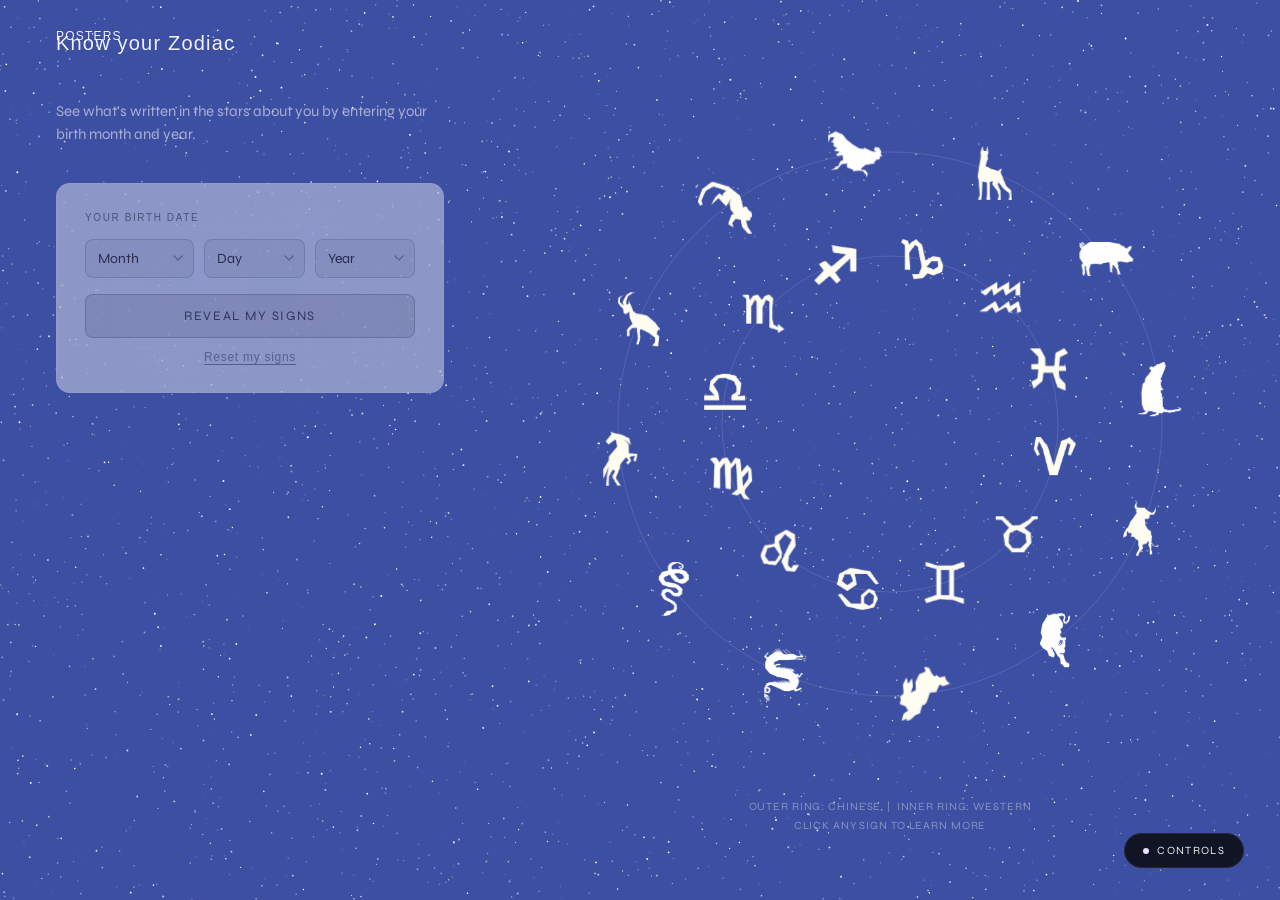
==== commit 51f2020e: "m" ====
--- a/index.html
+++ b/index.html
@@ -17,8 +17,45 @@
 <!-- Background sparkle canvas -->
 <canvas id="bgCanvas"></canvas>
 
-<!-- Wordmark -->
-<div class="wordmark">Know your Zodiac</div>
+<!-- Navbar -->
+<nav class="navbar">
+  <div class="wordmark">Know your Zodiac</div>
+  <ul class="nav-links">
+    <li><a href="#" class="active">Posters</a></li>
+  </ul>
+  <button class="nav-hamburger" id="navHamburger" aria-label="Open menu">
+    <span></span>
+    <span></span>
+    <span></span>
+  </button>
+</nav>
+
+<!-- Mobile nav drawer -->
+<div class="nav-drawer" id="navDrawer">
+  <button class="nav-drawer-close" id="navDrawerClose" aria-label="Close menu">✕</button>
+  <a href="#" onclick="closeDrawer()">Posters</a>
+</div>
+
+<script>
+  const hamburger = document.getElementById('navHamburger');
+  const drawer    = document.getElementById('navDrawer');
+  const drawerClose = document.getElementById('navDrawerClose');
+
+  function openDrawer() {
+    drawer.classList.add('open');
+    hamburger.classList.add('open');
+    document.body.style.overflow = 'hidden';
+  }
+  function closeDrawer() {
+    drawer.classList.remove('open');
+    hamburger.classList.remove('open');
+    document.body.style.overflow = '';
+  }
+
+  hamburger.addEventListener('click', openDrawer);
+  drawerClose.addEventListener('click', closeDrawer);
+  drawer.addEventListener('click', e => { if (e.target === drawer) closeDrawer(); });
+</script>
 
 <!-- Main layout -->
 <div class="app">
@@ -495,10 +532,10 @@
 
   // On mobile (≤768px) let CSS control the size; on desktop use fixed 580px
   function getZodiacSize() {
-    return window.innerWidth <= 768
-      ? Math.min(520, window.innerWidth - 40)
-      : 580;
-  }
+  return window.innerWidth <= 768
+    ? Math.min(620, window.innerWidth - 40)
+    : 720;
+}
 
   function initCanvas() {
     const SIZE = getZodiacSize();
@@ -515,9 +552,9 @@
 
   // Scale ring radii proportionally to the 580px baseline
   function getRings(s) {
-    const scale = s / 580;
-    return { outerR: Math.round(220 * scale), innerR: Math.round(136 * scale) };
-  }
+  const scale = s / 720;
+  return { outerR: Math.round(272 * scale), innerR: Math.round(168 * scale) };
+}
 
   let { outerR, innerR } = getRings(SIZE);
   const n = 12;
@@ -727,9 +764,9 @@
 
   let outerSprites, innerSprites;
   function buildSprites() {
-    const scale = SIZE / 580;
-    const outerSlot = Math.round(44 * scale);
-    const innerSlot = Math.round(34 * scale);
+    const scale = SIZE / 720;
+    const outerSlot = Math.round(62 * scale);
+    const innerSlot = Math.round(48 * scale);
     outerSprites = chineseSigns.map((s, i) => makeImageSprite(CHINESE_IMG_KEYS[i], s.emoji, outerSlot));
     innerSprites = westernSigns.map((s, i) => makeImageSprite(WESTERN_IMG_KEYS[i], s.emoji, innerSlot));
   }
--- a/css/style.css
+++ b/css/style.css
@@ -76,10 +76,11 @@
   top: 32px;
   left: 56px;
   font-size: 20px;
-  font-weight: 300;
+  font-weight: 5300;
   letter-spacing: 0.06em;
   color: var(--text-primary);
-  font-family: 'NyghtSerif', serif;
+  font-family: 'Helvetica Neue', Helvetica, Arial, sans-serif;
+  font-weight: 400;
   user-select: none;
   z-index: 10;
   pointer-events: none;
@@ -104,6 +105,7 @@
 /* ── Birth input card ── */
 .birth-card {
   background: rgba(255,255,255,0.55);
+  opacity: 75%;
   border: 1px solid var(--panel-border);
   border-radius: var(--radius);
   backdrop-filter: blur(24px);
@@ -119,7 +121,7 @@
   text-transform: uppercase;
   color: rgba(10,10,20,0.55);
   margin-bottom: 16px;
-  font-family: 'Syne', sans-serif;
+  font-family: 'Helvetica Neue', Helvetica, Arial, sans-serif;
 }
 
 .birth-inputs {
@@ -290,8 +292,8 @@
 .reset-link {
   display: block;
   margin-top: 12px;
-  font-size: 11px;
-  font-family: 'Syne', sans-serif;
+  font-size: 12px;
+  font-family: 'Helvetica Neue', Helvetica, Arial, sans-serif;
   color: rgba(10,10,30,0.45);
   text-decoration: underline;
   text-underline-offset: 3px;
@@ -396,12 +398,13 @@
   backdrop-filter: blur(28px);
   -webkit-backdrop-filter: blur(28px);
   z-index: 51;
-  pointer-events: all;
+  pointer-events: none;
   opacity: 0;
   transition: opacity 0.22s ease, transform 0.22s ease;
   overflow: hidden;
 }
 .sign-panel.visible {
+  pointer-events: all;
   opacity: 1;
   transform: translateY(-50%) translateX(0);
 }
@@ -530,6 +533,129 @@
   color: var(--text-dim);
   line-height: 1.7;
   font-style: italic;
+}
+
+/* ── Navbar ── */
+.navbar {
+  position: fixed;
+  top: 0;
+  left: 0;
+  right: 0;
+  height: 68px;
+  display: flex;
+  align-items: center;
+  justify-content: space-between;
+  padding: 0 56px;
+  z-index: 15;
+  pointer-events: none;
+}
+
+.nav-links {
+  display: flex;
+  align-items: center;
+  gap: 32px;
+  list-style: none;
+  pointer-events: all;
+}
+
+.nav-links a {
+  font-family: 'Helvetica Neue', Helvetica, Arial, sans-serif;
+  font-size: 12px;
+  font-weight: 400;
+  letter-spacing: 0.1em;
+  text-transform: uppercase;
+  color: var(--text-dim);
+  text-decoration: none;
+  transition: color 0.2s;
+}
+.nav-links a:hover { color: var(--text-primary); }
+.nav-links a.active { color: var(--text-primary); }
+
+/* Hamburger button — hidden on desktop */
+.nav-hamburger {
+  display: none;
+  flex-direction: column;
+  justify-content: center;
+  gap: 5px;
+  width: 36px;
+  height: 36px;
+  background: none;
+  border: none;
+  cursor: pointer;
+  padding: 4px;
+  pointer-events: all;
+  z-index: 201;
+}
+.nav-hamburger span {
+  display: block;
+  width: 22px;
+  height: 1.5px;
+  background: var(--text-dim);
+  border-radius: 2px;
+  transition: all 0.25s ease;
+  transform-origin: center;
+}
+/* Hamburger → X when open */
+.nav-hamburger.open span:nth-child(1) { transform: translateY(6.5px) rotate(45deg); }
+.nav-hamburger.open span:nth-child(2) { opacity: 0; transform: scaleX(0); }
+.nav-hamburger.open span:nth-child(3) { transform: translateY(-6.5px) rotate(-45deg); }
+
+/* Mobile nav drawer */
+.nav-drawer {
+  display: none;
+  position: fixed;
+  top: 0;
+  left: 0;
+  right: 0;
+  bottom: 0;
+  background: rgba(61, 79, 162, 0.96);
+  backdrop-filter: blur(20px);
+  -webkit-backdrop-filter: blur(20px);
+  z-index: 200;
+  flex-direction: column;
+  align-items: center;
+  justify-content: center;
+  gap: 40px;
+  pointer-events: all;
+  opacity: 0;
+  transition: opacity 0.25s ease;
+}
+.nav-drawer.open {
+  display: flex;
+  opacity: 1;
+}
+.nav-drawer a {
+  font-family: 'Helvetica Neue', Helvetica, Arial, sans-serif;
+  font-size: 22px;
+  font-weight: 400;
+  letter-spacing: 0.08em;
+  text-transform: uppercase;
+  color: var(--text-primary);
+  text-decoration: none;
+  transition: color 0.2s, transform 0.2s;
+}
+.nav-drawer a:hover { color: var(--accent); transform: translateX(4px); }
+.nav-drawer-close {
+  position: absolute;
+  top: 24px;
+  right: 20px;
+  background: none;
+  border: none;
+  color: var(--text-dim);
+  font-size: 22px;
+  cursor: pointer;
+  padding: 8px;
+  line-height: 1;
+  pointer-events: all;
+}
+
+@media (max-width: 768px) {
+  .navbar {
+    padding: 0 20px;
+    height: 60px;
+  }
+  .nav-links { display: none; }
+  .nav-hamburger { display: flex; }
 }
 
 /* ── Toggle button ── */
@@ -827,6 +953,7 @@
     left: 50%;
     transform: translateX(-50%);
     font-size: 20px;
+    top: 18px;
   }
 
   /* Sign panel: centered modal on mobile instead of side panel */
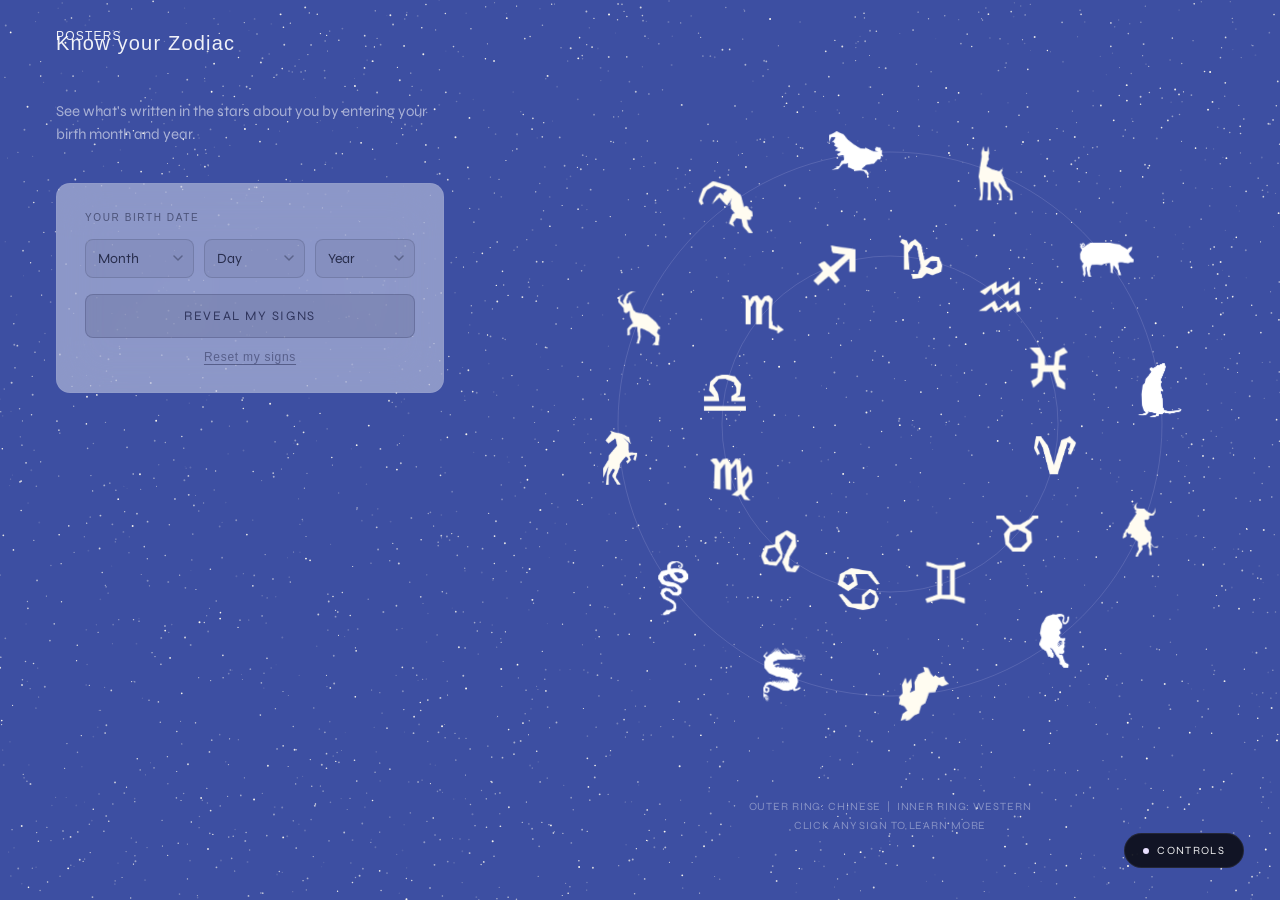
==== commit afb0be96: "m" ====
--- a/index.html
+++ b/index.html
@@ -10,7 +10,6 @@
 
 <style>
 </style>
-
 </head>
 <body>
 
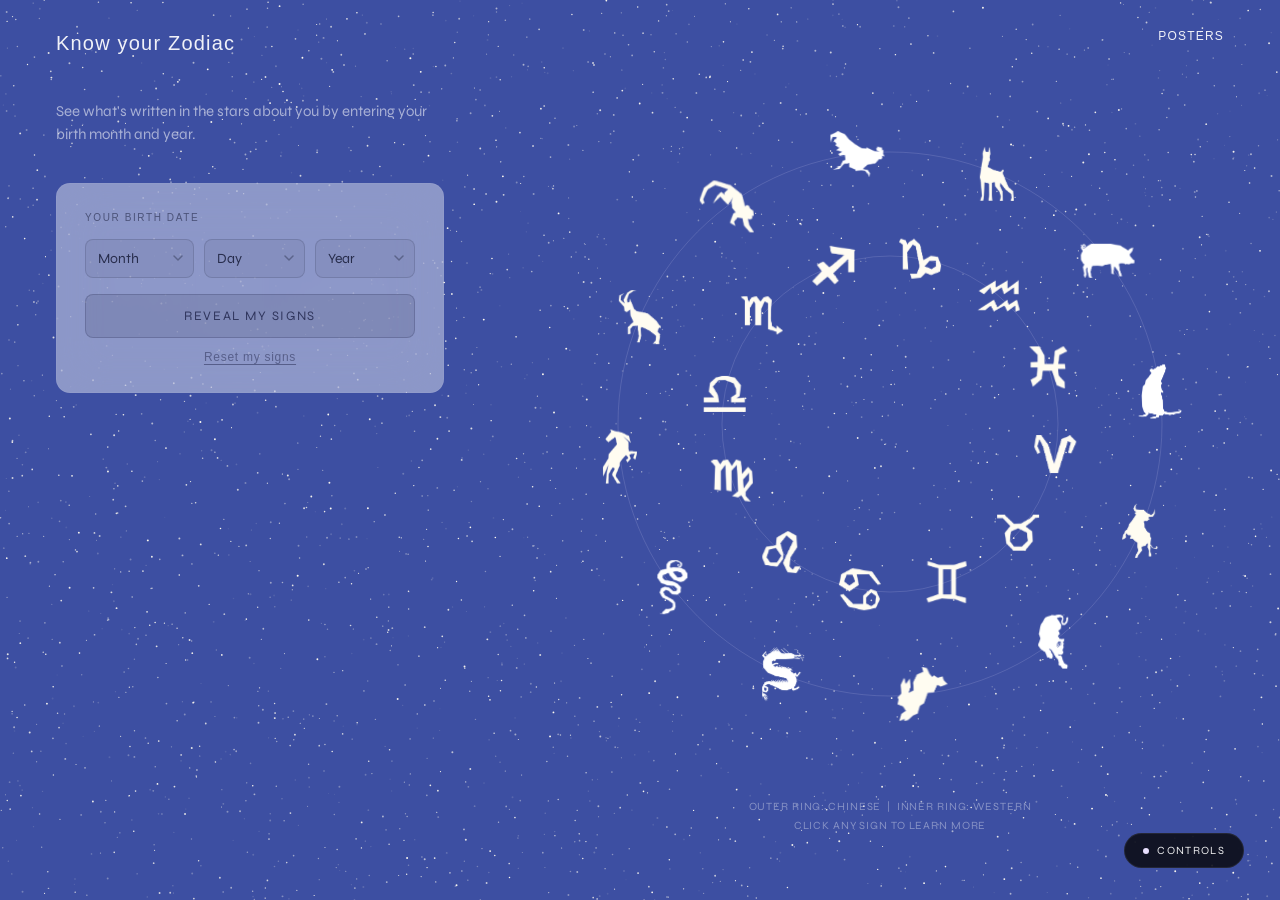
==== commit 3edc207c: "invert" ====
--- a/index.html
+++ b/index.html
@@ -937,7 +937,7 @@
     const spImgKey = sign.imgKey || null;
     const spIconEl = document.getElementById('spIcon');
     if (spImgKey && ZODIAC_IMGS[spImgKey]) {
-      spIconEl.innerHTML = `<img src="${ZODIAC_IMGS[spImgKey]}" style="width:48px;height:48px;object-fit:contain;filter:invert(1) brightness(0.85)" alt="">`;
+      spIconEl.innerHTML = `<img src="${ZODIAC_IMGS[spImgKey]}" style="width:48px;height:48px;object-fit:contain;brightness(0.85)" alt="">`;
     } else {
       spIconEl.textContent = sign.emoji;
     }
@@ -1366,7 +1366,7 @@
 
     function emojiOrImg(key, fallbackEmoji) {
       if (key && ZODIAC_IMGS[key]) {
-        return `<img src="${ZODIAC_IMGS[key]}" style="width:44px;height:44px;object-fit:contain;filter:invert(1) brightness(0.85)" alt="">`;
+        return `<img src="${ZODIAC_IMGS[key]}" style="width:44px;height:44px;object-fit:contain;brightness(0.85)" alt="">`;
       }
       return `<span style="font-size:28px">${fallbackEmoji}</span>`;
     }
--- a/css/style.css
+++ b/css/style.css
@@ -544,7 +544,7 @@
   height: 68px;
   display: flex;
   align-items: center;
-  justify-content: space-between;
+  justify-content: flex-end;
   padding: 0 56px;
   z-index: 15;
   pointer-events: none;
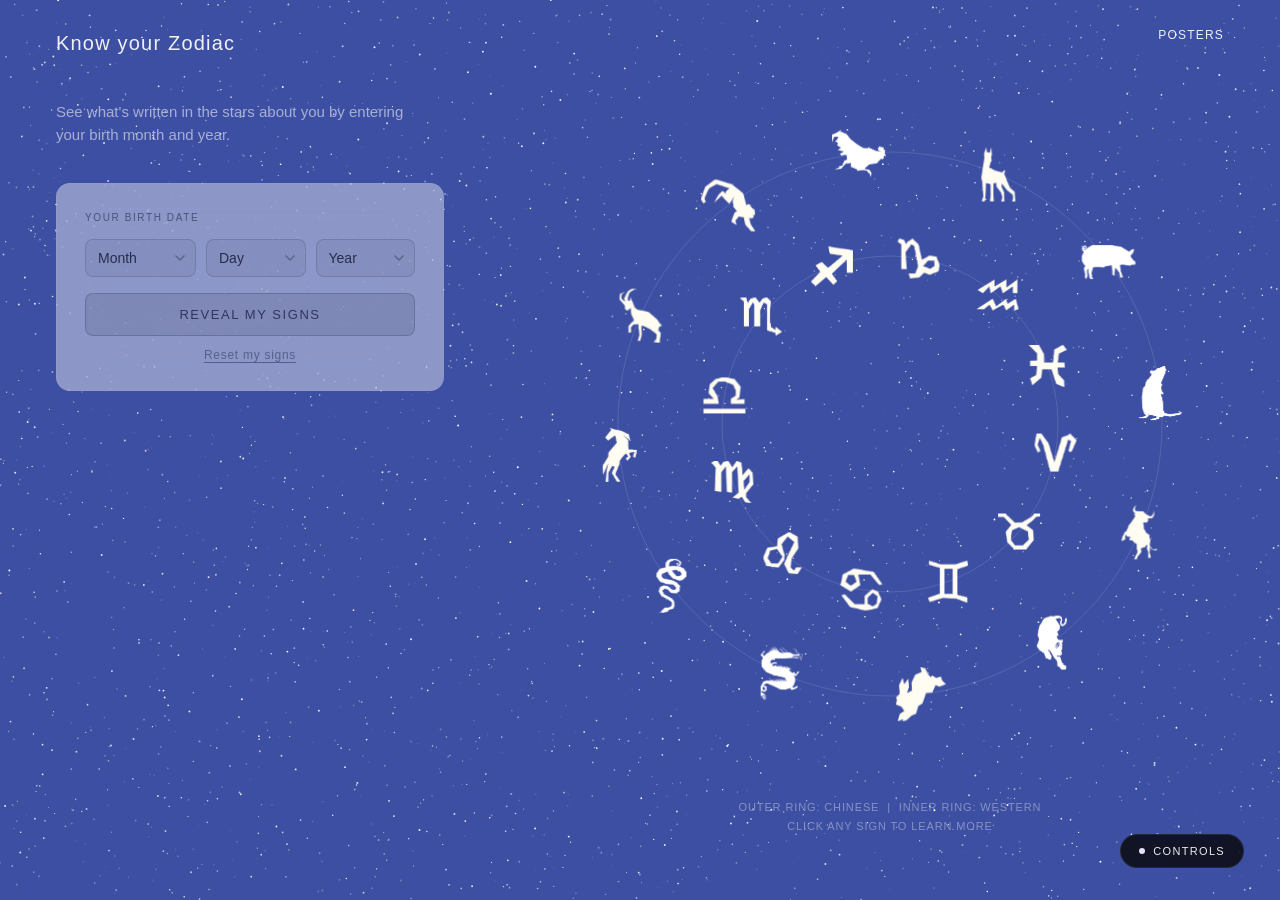
==== commit d696f965: "pp" ====
--- a/index.html
+++ b/index.html
@@ -20,7 +20,7 @@
 <nav class="navbar">
   <div class="wordmark">Know your Zodiac</div>
   <ul class="nav-links">
-    <li><a href="#" class="active">Posters</a></li>
+    <li><a href="posters.html" class="active">Posters</a></li>
   </ul>
   <button class="nav-hamburger" id="navHamburger" aria-label="Open menu">
     <span></span>
@@ -32,7 +32,7 @@
 <!-- Mobile nav drawer -->
 <div class="nav-drawer" id="navDrawer">
   <button class="nav-drawer-close" id="navDrawerClose" aria-label="Close menu">✕</button>
-  <a href="#" onclick="closeDrawer()">Posters</a>
+  <a href="posters.html" onclick="closeDrawer()">Posters</a>
 </div>
 
 <script>
--- a/css/style.css
+++ b/css/style.css
@@ -25,7 +25,7 @@
   width: 100%; height: 100%;
   overflow: hidden;
   background: #3D4FA2;
-  font-family: 'Syne', sans-serif;
+  font-family: 'Helvetica Neue', Helvetica, Arial, sans-serif;
 }
 
 canvas#bgCanvas {
@@ -136,7 +136,7 @@
   border: 1px solid rgba(0,0,0,0.15);
   border-radius: var(--radius-sm);
   color: rgba(10,10,20,0.85);
-  font-family: 'Syne', sans-serif;
+  font-family: 'Helvetica Neue', Helvetica, Arial, sans-serif;
   font-size: 14px;
   font-weight: 400;
   padding: 10px 12px;
@@ -166,7 +166,7 @@
   border: 1px solid rgba(10,10,30,0.2);
   border-radius: var(--radius-sm);
   color: rgba(10,10,30,0.75);
-  font-family: 'Syne', sans-serif;
+  font-family: 'Helvetica Neue', Helvetica, Arial, sans-serif;
   font-size: 13px;
   font-weight: 400;
   letter-spacing: 0.12em;
@@ -183,7 +183,8 @@
 
 /* ── Result card ── */
 .result-card {
-  background: var(--panel-bg);
+  background: rgba(255,255,255,0.55);
+  opacity: 85%;
   border: 1px solid var(--panel-border);
   border-radius: var(--radius);
   backdrop-filter: blur(24px);
@@ -203,7 +204,7 @@
   padding: 10px 0;
 }
 .result-row + .result-row {
-  border-top: 1px solid var(--panel-border);
+  border-top: 1px solid rgba(10,10,20,0.55);
 }
 .result-emoji {
   font-size: 28px;
@@ -216,18 +217,18 @@
   font-weight: 400;
   letter-spacing: 0.14em;
   text-transform: uppercase;
-  color: var(--text-muted);
+  color: rgba(10,10,20,0.55);
   margin-bottom: 3px;
 }
 .result-name {
   font-size: 18px;
   font-weight: 400;
-  color: var(--text-primary);
+  color: rgba(0, 0, 0, 0.55);
   letter-spacing: 0.01em;
 }
 .result-dates {
   font-size: 11px;
-  color: var(--text-muted);
+  color: rgba(10,10,20,0.55);
   margin-top: 2px;
 }
 
@@ -253,7 +254,7 @@
   color: var(--text-muted);
   text-align: center;
   line-height: 1.7;
-  font-family: 'Syne', sans-serif;
+  font-family: 'Helvetica Neue', Helvetica, Arial, sans-serif;
 }
 
 /* ── Tooltip ── */
@@ -310,7 +311,8 @@
 
 /* ── Combined reading card ── */
 .combined-card {
-  background: var(--panel-bg);
+  background: rgba(255,255,255,0.55);
+  opacity: 85%;
   border: 1px solid var(--panel-border);
   border-radius: var(--radius);
   backdrop-filter: blur(24px);
@@ -327,9 +329,9 @@
   font-weight: 400;
   letter-spacing: 0.18em;
   text-transform: uppercase;
-  color: var(--text-muted);
+  color: rgba(10,10,20,0.55);
   margin-bottom: 9px;
-  font-family: 'Syne', sans-serif;
+  font-family: 'Helvetica Neue', Helvetica, Arial, sans-serif;
 }
 .combined-tags {
   display: flex;
@@ -339,16 +341,16 @@
 }
 .combined-tag {
   font-size: 11px;
-  font-family: 'Syne', sans-serif;
-  color: var(--text-dim);
+  font-family: 'Helvetica Neue', Helvetica, Arial, sans-serif;
+  color: rgba(10,10,20,0.55);
   background: rgba(255,255,255,0.06);
-  border: 1px solid var(--panel-border);
+  border: 1px solid rgba(10,10,20,0.55);
   border-radius: 100px;
   padding: 4px 12px;
 }
 .combined-divider {
   height: 1px;
-  background: var(--panel-border);
+  background: rgba(10,10,20,0.55);
   margin: 0 0 14px;
 }
 .combined-lucky {
@@ -365,8 +367,8 @@
 }
 .combined-fortune {
   font-size: 12px;
-  font-family: 'Syne', sans-serif;
-  color: var(--text-dim);
+  font-family: 'Helvetica Neue', Helvetica, Arial, sans-serif;
+  color: rgba(10,10,20,0.55);
   line-height: 1.75;
   font-style: italic;
 }
@@ -424,20 +426,20 @@
   text-transform: uppercase;
   color: var(--text-muted);
   margin-bottom: 3px;
-  font-family: 'Syne', sans-serif;
+  font-family: 'Helvetica Neue', Helvetica, Arial, sans-serif;
 }
 .sign-panel-name {
   font-size: 20px;
   font-weight: 600;
   color: var(--text-primary);
-  font-family: 'Syne', sans-serif;
+  font-family: 'Helvetica Neue', Helvetica, Arial, sans-serif;
   line-height: 1.1;
 }
 .sign-panel-sub {
   font-size: 11px;
   color: var(--text-muted);
-  margin-top: 3px;
-  font-family: 'Syne', sans-serif;
+  margin-top: 5px;
+  font-family: 'Helvetica Neue', Helvetica, Arial, sans-serif;
 }
 .sign-panel-close {
   background: none;
@@ -449,12 +451,12 @@
   line-height: 1;
   flex-shrink: 0;
   transition: color 0.15s;
-  font-family: 'Syne', sans-serif;
+  font-family: 'Helvetica Neue', Helvetica, Arial, sans-serif;
 }
 .sign-panel-close:hover { color: var(--text-primary); }
 
 .sign-panel-body {
-  padding: 0 20px 20px;
+  padding: 10px 20px 20px;
   display: flex;
   flex-direction: column;
   gap: 14px;
@@ -470,7 +472,7 @@
   text-transform: uppercase;
   color: var(--text-muted);
   margin-bottom: 8px;
-  font-family: 'Syne', sans-serif;
+  font-family: 'Helvetica Neue', Helvetica, Arial, sans-serif;
 }
 .sign-panel-tags {
   display: flex;
@@ -479,7 +481,7 @@
 }
 .sign-panel-tag {
   font-size: 11px;
-  font-family: 'Syne', sans-serif;
+  font-family: 'Helvetica Neue', Helvetica, Arial, sans-serif;
   color: var(--text-dim);
   background: rgba(255,255,255,0.06);
   border: 1px solid var(--panel-border);
@@ -498,7 +500,7 @@
 }
 .sign-panel-attr-label {
   font-size: 11px;
-  font-family: 'Syne', sans-serif;
+  font-family: 'Helvetica Neue', Helvetica, Arial, sans-serif;
   color: var(--text-muted);
   width: 90px;
   flex-shrink: 0;
@@ -529,7 +531,7 @@
 }
 .sign-panel-fortune {
   font-size: 12px;
-  font-family: 'Syne', sans-serif;
+  font-family: 'Helvetica Neue', Helvetica, Arial, sans-serif;
   color: var(--text-dim);
   line-height: 1.7;
   font-style: italic;
@@ -667,7 +669,7 @@
   background: var(--panel-bg);
   border: 1px solid var(--panel-border);
   color: var(--text-primary);
-  font-family: 'Syne', sans-serif;
+  font-family: 'Helvetica Neue', Helvetica, Arial, sans-serif;
   font-size: 11px;
   letter-spacing: 0.12em;
   text-transform: uppercase;
@@ -727,7 +729,7 @@
 }
 .panel-title {
   font-size: 11px;
-  font-family: 'Syne', sans-serif;
+  font-family: 'Helvetica Neue', Helvetica, Arial, sans-serif;
   font-weight: 400;
   letter-spacing: 0.14em;
   text-transform: uppercase;
@@ -735,7 +737,7 @@
 }
 .panel-reset {
   font-size: 10px;
-  font-family: 'Syne', sans-serif;
+  font-family: 'Helvetica Neue', Helvetica, Arial, sans-serif;
   letter-spacing: 0.1em;
   text-transform: uppercase;
   color: var(--text-muted);
@@ -759,13 +761,13 @@
 }
 .control-label {
   font-size: 12px;
-  font-family: 'Syne', sans-serif;
+  font-family: 'Helvetica Neue', Helvetica, Arial, sans-serif;
   color: var(--text-dim);
   letter-spacing: 0.06em;
 }
 .control-value {
   font-size: 11px;
-  font-family: 'Syne', sans-serif;
+  font-family: 'Helvetica Neue', Helvetica, Arial, sans-serif;
   color: var(--text-muted);
   min-width: 32px;
   text-align: right;
@@ -807,7 +809,7 @@
 .color-control { display: flex; flex-direction: column; gap: 6px; }
 .color-label {
   font-size: 11px;
-  font-family: 'Syne', sans-serif;
+  font-family: 'Helvetica Neue', Helvetica, Arial, sans-serif;
   color: var(--text-muted);
   letter-spacing: 0.06em;
 }
@@ -840,7 +842,7 @@
 
 .section-label {
   font-size: 10px;
-  font-family: 'Syne', sans-serif;
+  font-family: 'Helvetica Neue', Helvetica, Arial, sans-serif;
   font-weight: 400;
   color: rgba(255,255,255,0.2);
   letter-spacing: 0.14em;
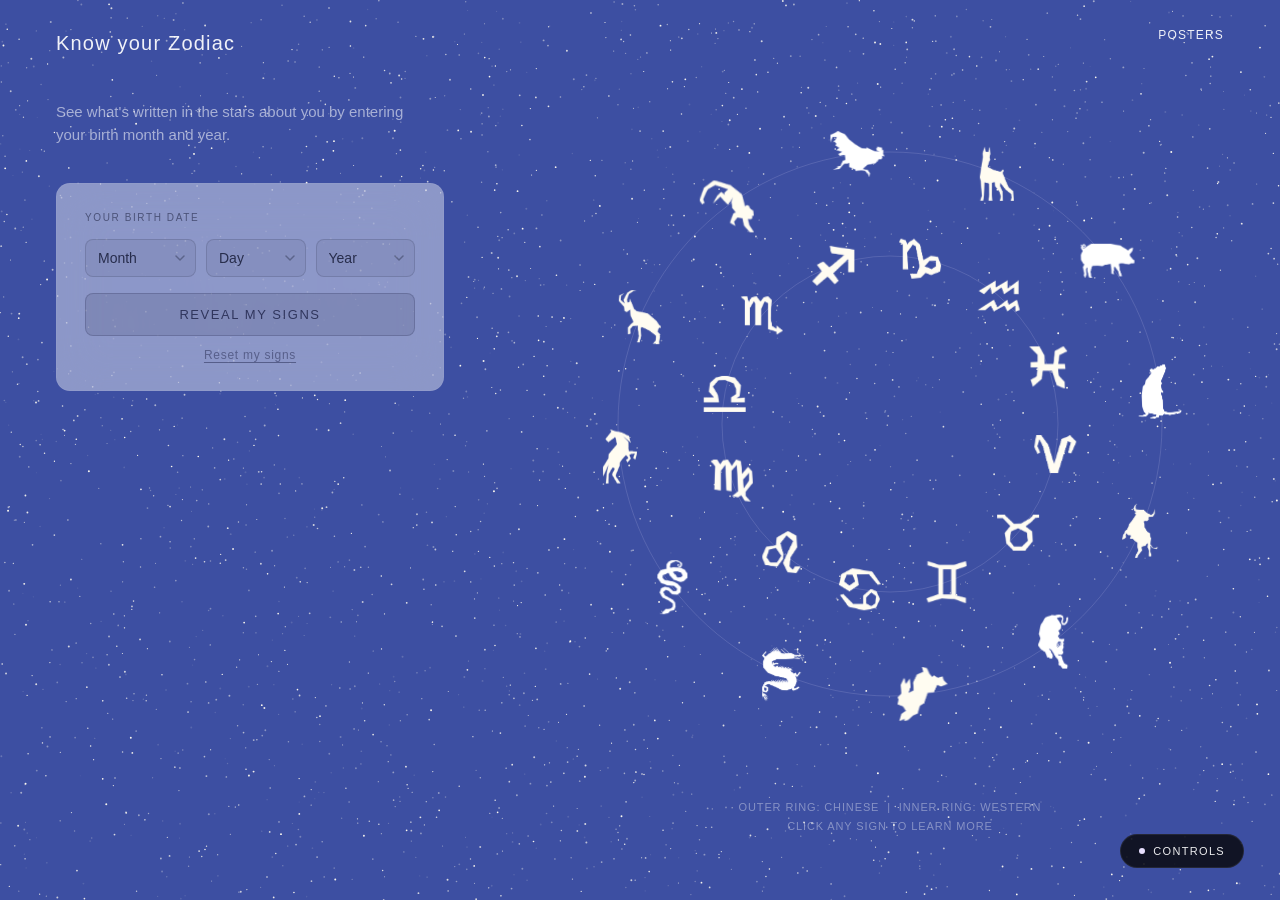
==== commit b6e989fd: "u" ====
--- a/index.html
+++ b/index.html
@@ -20,7 +20,7 @@
 <nav class="navbar">
   <div class="wordmark">Know your Zodiac</div>
   <ul class="nav-links">
-    <li><a href="posters.html" class="active">Posters</a></li>
+    <li><a href="https://sndychen.com/projects/knowyourzodiac" class="active">Posters</a></li>
   </ul>
   <button class="nav-hamburger" id="navHamburger" aria-label="Open menu">
     <span></span>
@@ -32,7 +32,7 @@
 <!-- Mobile nav drawer -->
 <div class="nav-drawer" id="navDrawer">
   <button class="nav-drawer-close" id="navDrawerClose" aria-label="Close menu">✕</button>
-  <a href="posters.html" onclick="closeDrawer()">Posters</a>
+  <a href="https://sndychen.com/projects/knowyourzodiac" onclick="closeDrawer()">Posters</a>
 </div>
 
 <script>
